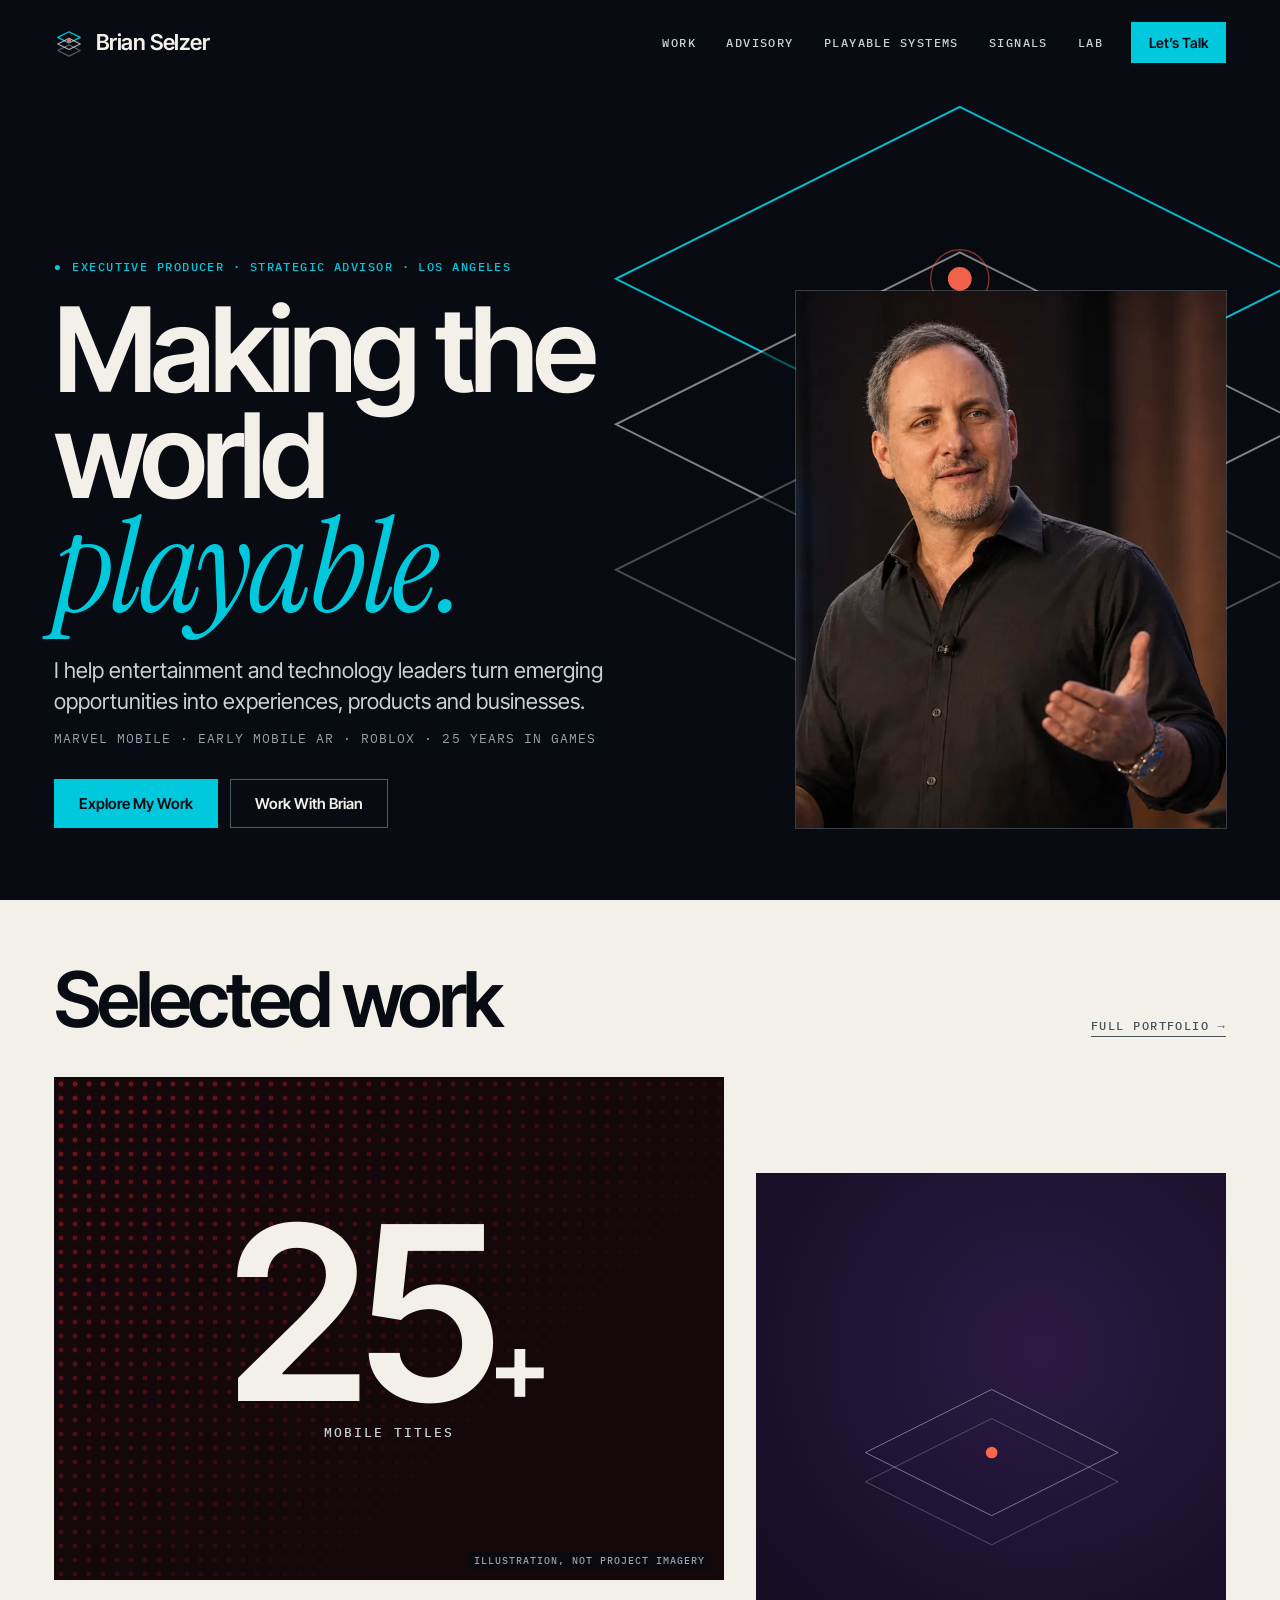
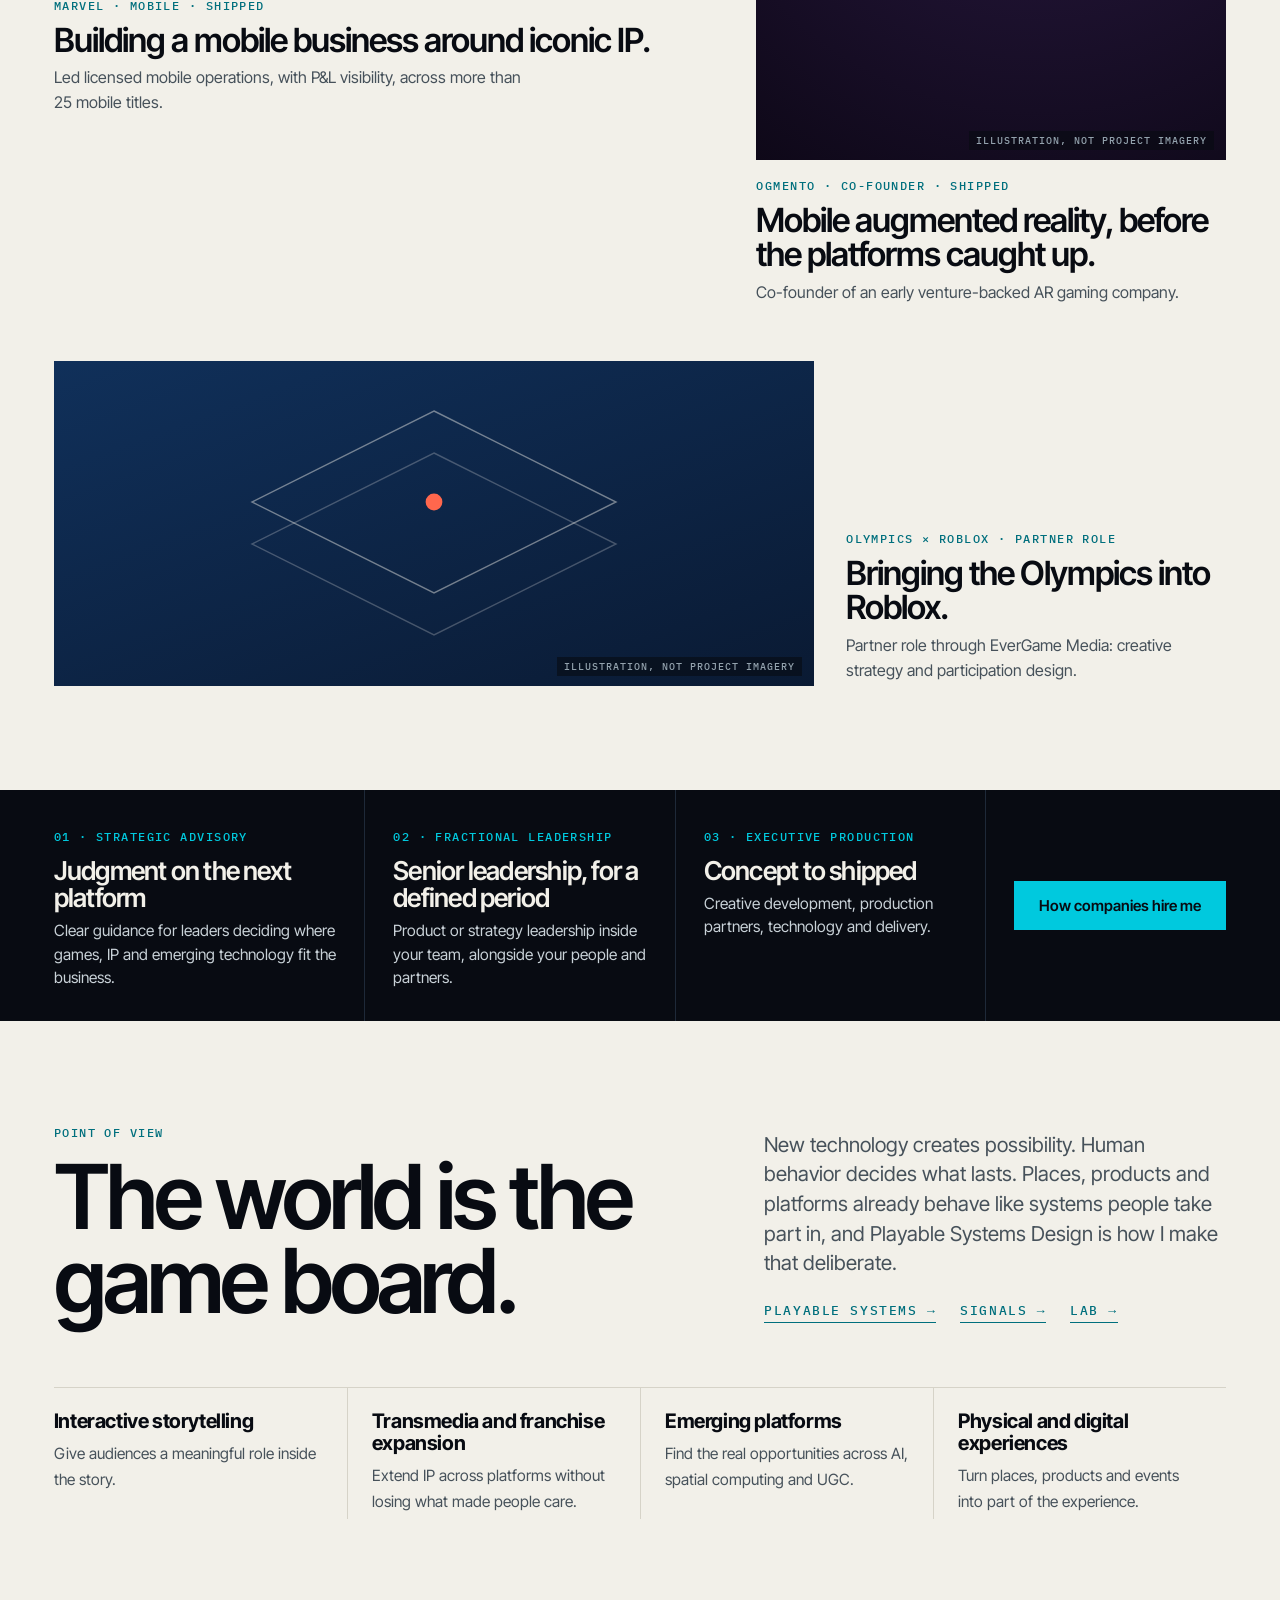
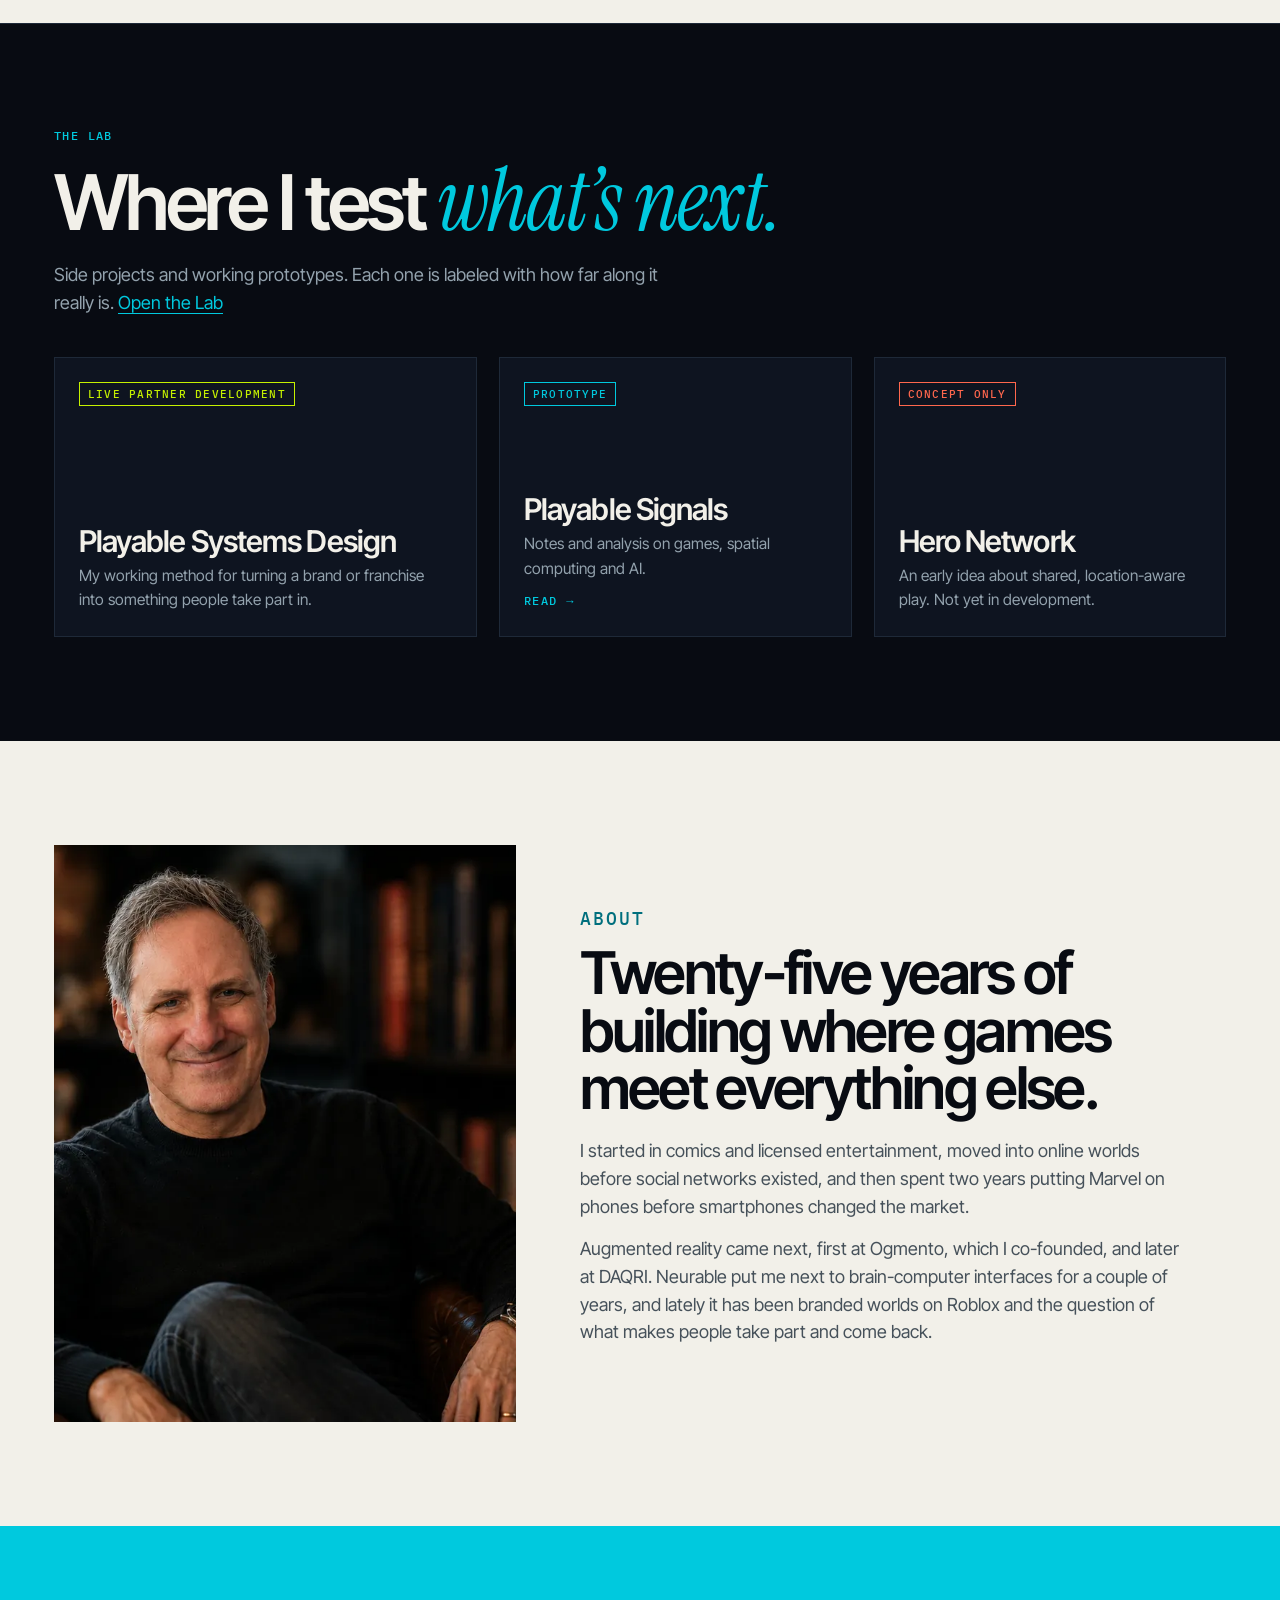
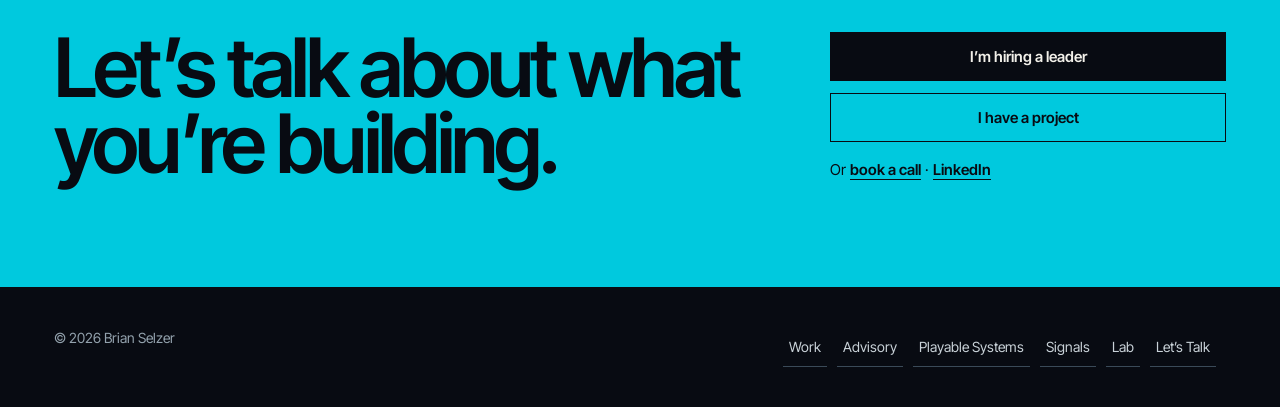
==== index.html @ 8d12e0c2 "Home hero and About: use the two approved photos as art-directed 4:5 WebP with JPEG fallback Hero is" ====
<!doctype html>
<html lang="en" data-type="A">
<head>
<meta charset="utf-8"/>
<meta name="viewport" content="width=device-width, initial-scale=1"/>
<title>Brian Selzer | Making the world playable</title>
<meta name="description" content="Brian Selzer is a senior executive and creative leader in games, entertainment and emerging technology. Executive production, advisory and playable systems design."/>
<meta name="theme-color" content="#080B12"/>
<link rel="canonical" href="https://brianselzer.com/"/>
<link rel="icon" href="favicon.svg" type="image/svg+xml"/>
<meta property="og:type" content="website"/><meta property="og:url" content="https://brianselzer.com/"/>
<meta property="og:title" content="Brian Selzer | Making the world playable"/>
<meta property="og:description" content="Senior leadership across games, entertainment and emerging technology. Marvel mobile, early mobile AR, and experiences on Roblox."/>
<meta property="og:image" content="https://brianselzer.com/img/og-brian-selzer.jpg"/>
<meta name="twitter:card" content="summary_large_image"/>
<link rel="preload" href="fonts/inter-tight-latin-600-normal.woff2" as="font" type="font/woff2" crossorigin/>
<link rel="stylesheet" href="tokens.css"/>
<link rel="stylesheet" href="home.css"/>
</head>
<body>
<a class="skip" href="#main">Skip to content</a>
<header class="nav"><div class="wrap nav__in">
 <a class="brand" href="/" aria-label="Brian Selzer, home"><img src="mark.svg" width="30" height="30" alt=""/><span>Brian Selzer</span></a>
 <nav class="nav__links" id="menu" aria-label="Primary">
  <a href="work.html">Work</a><a href="advisory.html">Advisory</a><a href="playablesystems.html">Playable Systems</a><a href="insights.html">Signals</a><a href="lab.html">Lab</a>
 </nav>
 <a class="nav__cta" href="contact.html" data-event="nav_lets_talk_click">Let&rsquo;s Talk</a>
 <button class="nav__toggle" aria-expanded="false" aria-controls="menu" aria-label="Menu">&#9776;</button>
</div></header>
<main id="main">
<section class="c-hero--portrait" data-parallax><div class="c-planes" aria-hidden="true"><svg viewBox="0 0 600 560" aria-hidden="true" focusable="false"><g class="c-plane" data-d="6"><path d="M300 40 560 170 300 300 40 170Z" fill="rgba(8,11,18,.55)" stroke="#00C9DE" stroke-opacity="1" stroke-width="1.5"/></g><g class="c-plane" data-d="14"><path d="M300 150 560 280 300 410 40 280Z" fill="rgba(8,11,18,.55)" stroke="#F2F0E9" stroke-opacity="0.55" stroke-width="1.5"/></g><g class="c-plane" data-d="24"><path d="M300 260 560 390 300 520 40 390Z" fill="rgba(8,11,18,.55)" stroke="#F2F0E9" stroke-opacity="0.3" stroke-width="1.5"/></g><g class="c-plane" data-d="10"><circle cx="300" cy="170" r="9" fill="#FF674D"/><circle cx="300" cy="170" r="22" fill="none" stroke="#FF674D" stroke-opacity=".5"/><path d="M300 170V280M300 280 420 340" stroke="#FF674D" stroke-opacity=".6" stroke-dasharray="4 5" fill="none"/></g></svg></div>
 <div class="wrap c-hero__grid"><div>
  <p class="label c-hero__eyebrow"><span>&#9679;</span> Executive producer &middot; Strategic advisor &middot; Los Angeles</p>
  <h1>Making the world <span class="acc">playable.</span></h1>
  <p class="c-hero__sub">I help entertainment and technology leaders turn emerging opportunities into experiences, products and businesses.</p>
  <p class="c-hero__role">Marvel mobile &middot; early mobile AR &middot; Roblox &middot; 25 years in games</p>
  <div class="c-hero__ctas"><a class="btn btn--sig" href="#work" data-event="hero_primary_click">Explore My Work</a><a class="btn btn--line" href="contact.html" data-event="hero_secondary_click">Work With Brian</a></div>
 </div>
 <figure class="c-hero__fig"><picture><source type="image/webp" srcset="img/brian-hero-640.webp 640w, img/brian-hero-816.webp 816w" sizes="(max-width:1023px) 78vw, 430px"/><img src="img/brian-hero-816.jpg" srcset="img/brian-hero-640.jpg 640w, img/brian-hero-816.jpg 816w" sizes="(max-width:1023px) 78vw, 430px" width="816" height="1020" alt="Brian Selzer speaking on stage" fetchpriority="high"/></picture></figure>
 </div></section>


<section class="surf-light c-sec" id="work" style="padding-top:var(--s5)"><div class="wrap">
 <div class="c-sec__head"><h2>Selected work</h2><a class="label c-morelink" href="work.html" data-event="work_all_click">Full portfolio &rarr;</a></div>
 <div class="c-cases">
  <article class="c-case c-case--wide"><a href="work.html" data-event="work_marvel_click" class="c-case__link">
   <div class="c-case__media">
    <div class="c-case__fallback"><span class="c-case__stat">25<small>+</small></span><span class="c-case__statlbl">mobile titles</span></div>
    <div class="c-case__need"><b>Asset needed &middot; Marvel</b>In-game screenshot or key art from a Marvel mobile title Brian led. Needs: title named by Brian, Disney/Marvel usage permission. Fastest source: Brian&rsquo;s own archive or app-store listing with approval.</div>
   </div>
   <div class="c-case__meta"><p class="label">Marvel &middot; Mobile &middot; Shipped</p><h3>Building a mobile business around iconic IP.</h3><p>Led licensed mobile operations, with P&amp;L visibility, across more than 25 mobile titles.</p></div></a></article>
  <article class="c-case c-case--tall"><a href="work.html" data-event="work_ogmento_click" class="c-case__link">
   <div class="c-case__media">
    <div class="c-case__fallback"><svg class="c-case__art" viewBox="0 0 300 200" aria-hidden="true"><g fill="none" stroke="#F2F0E9" stroke-opacity=".45"><path d="M150 20 280 85 150 150 20 85Z"/><path d="M150 50 280 115 150 180 20 115Z" stroke-opacity=".25"/></g><circle cx="150" cy="85" r="6" fill="#FF674D"/></svg></div>
    <div class="c-case__need"><b>Asset needed &middot; Ogmento</b>Original game screenshot or contemporary press image of an Ogmento AR title. Fastest source: Brian&rsquo;s archive, press kit, or archived product page, with attribution.</div>
   </div>
   <div class="c-case__meta"><p class="label">Ogmento &middot; Co-founder &middot; Shipped</p><h3>Mobile augmented reality, before the platforms caught up.</h3><p>Co-founder of an early venture-backed AR gaming company.</p></div></a></article>
  <article class="c-case c-case--banner"><a href="work.html" data-event="work_olympics_click" class="c-case__link">
   <div class="c-case__media">
    <div class="c-case__fallback"><svg class="c-case__art" viewBox="0 0 300 200" aria-hidden="true"><g fill="none" stroke="#F2F0E9" stroke-opacity=".45"><path d="M150 20 280 85 150 150 20 85Z"/><path d="M150 50 280 115 150 180 20 115Z" stroke-opacity=".25"/></g><circle cx="150" cy="85" r="6" fill="#FF674D"/></svg></div>
    <div class="c-case__need"><b>Asset needed &middot; Olympics &times; Roblox</b>Actual experience screenshot or approved footage. Fastest source: EverGame Media (Brad) or the public Roblox experience page, with partner approval.</div>
   </div>
   <div class="c-case__meta"><p class="label">Olympics &times; Roblox &middot; Partner role</p><h3>Bringing the Olympics into Roblox.</h3><p>Partner role through EverGame Media: creative strategy and participation design.</p></div></a></article>
 </div>
</div></section>

<section class="surf-dark c-lanes" id="engage"><div class="wrap c-lanes__in">
 <div class="c-lane"><span class="label">01 &middot; Strategic advisory</span><h3>Judgment on the next platform</h3><p>Clear guidance for leaders deciding where games, IP and emerging technology fit the business.</p></div>
 <div class="c-lane"><span class="label">02 &middot; Fractional leadership</span><h3>Senior leadership, for a defined period</h3><p>Product or strategy leadership inside your team, alongside your people and partners.</p></div>
 <div class="c-lane"><span class="label">03 &middot; Executive production</span><h3>Concept to shipped</h3><p>Creative development, production partners, technology and delivery.</p></div>
 <div class="c-lane__cta"><a class="btn btn--sig" href="advisory.html" data-event="engage_advisory_click">How companies hire me</a></div>
</div></section>

<section class="surf-light c-sec" id="pov"><div class="wrap"><div class="c-pov">
 <div><span class="label" style="color:var(--signal-ink);display:block;margin-bottom:14px">Point of view</span>
 <h2 class="c-pov__h">The world is the game board.</h2></div>
 <div><p>New technology creates possibility. Human behavior decides what lasts. Places, products and platforms already behave like systems people take part in, and Playable Systems Design is how I make that deliberate.</p>
 <p class="c-pov__links"><a href="playablesystems.html" data-event="pov_ps_click">Playable Systems &rarr;</a><a href="insights.html" data-event="pov_signals_click">Signals &rarr;</a><a href="lab.html" data-event="pov_lab_click">Lab &rarr;</a></p></div>
</div>
 <ul class="c-areas">
  <li><b>Interactive storytelling</b><span>Give audiences a meaningful role inside the story.</span></li>
  <li><b>Transmedia and franchise expansion</b><span>Extend IP across platforms without losing what made people care.</span></li>
  <li><b>Emerging platforms</b><span>Find the real opportunities across AI, spatial computing and UGC.</span></li>
  <li><b>Physical and digital experiences</b><span>Turn places, products and events into part of the experience.</span></li>
 </ul></div>
</section>

<section class="c-sec c-lab-section" id="lab"><div class="wrap">
 <p class="label" style="color:var(--signal);margin-bottom:18px">The Lab</p>
 <h2>Where I test <span class="acc">what&rsquo;s next.</span></h2>
 <p class="c-lab__sub">Side projects and working prototypes. Each one is labeled with how far along it really is. <a href="lab.html" style="color:var(--signal);border-bottom:1px solid currentColor">Open the Lab</a></p>
 <div class="c-lab">
  <article class="c-lab__item"><span class="c-status" style="color:var(--play)">Live partner development</span><div><h3>Playable Systems Design</h3><p>My working method for turning a brand or franchise into something people take part in.</p></div></article>
  <article class="c-lab__item"><span class="c-status" style="color:var(--signal)">Prototype</span><div><h3>Playable Signals</h3><p>Notes and analysis on games, spatial computing and AI.</p><a class="more" style="display:inline-block;margin-top:12px;color:var(--signal);font:500 12px var(--f-label);letter-spacing:.12em;text-transform:uppercase" href="insights.html">Read &rarr;</a></div></article>
  <article class="c-lab__item"><span class="c-status" style="color:var(--energy)">Concept only</span><div><h3>Hero Network</h3><p>An early idea about shared, location-aware play. Not yet in development.</p></div></article>
 </div></div></section>

<section class="surf-light c-sec" id="about"><div class="wrap c-about">
 <picture><source type="image/webp" srcset="img/brian-about-640.webp 640w, img/brian-about-816.webp 816w" sizes="(max-width:1023px) 100vw, 460px"/><img src="img/brian-about-816.jpg" srcset="img/brian-about-640.jpg 640w, img/brian-about-816.jpg 816w" sizes="(max-width:1023px) 100vw, 460px" width="816" height="1020" alt="Brian Selzer seated in a leather chair" loading="lazy"/></picture>
 <div><p class="label" style="color:var(--signal-ink);margin-bottom:14px">About</p>
 <h2>Twenty-five years of building where games meet everything else.</h2>
 <p>I started in comics and licensed entertainment, moved into online worlds before social networks existed, and then spent two years putting Marvel on phones before smartphones changed the market.</p>
 <p>Augmented reality came next, first at Ogmento, which I co-founded, and later at DAQRI. Neurable put me next to brain-computer interfaces for a couple of years, and lately it has been branded worlds on Roblox and the question of what makes people take part and come back.</p>
 <p class="c-note" data-missing style="margin-top:18px"><b>Confirm &middot; About</b>Career arc is drawn from the Career Master Profile (Brian recollection plus existing evidence). Add one sentence on 2024 to now (Hero Network, character intelligence) when Brian approves the wording.</p>
 </div>
</div></section>

<section class="c-cta" id="contact"><div class="wrap c-cta__in">
 <h2>Let&rsquo;s talk about what you&rsquo;re building.</h2>
 <div class="c-cta__act">
  <a class="btn btn--ink" href="mailto:brian@brianselzer.com?subject=Hiring%20inquiry%3A%20executive%20or%20fractional%20role&body=Company%3A%0ARole%20or%20scope%3A%0ATimeline%3A" data-event="contact_hire_click">I&rsquo;m hiring a leader</a>
  <a class="btn btn--oink" href="mailto:brian@brianselzer.com?subject=Project%20inquiry%3A%20experience%20or%20partnership&body=Company%3A%0AProject%3A%0ATimeline%3A" data-event="contact_project_click">I have a project</a>
  <p class="c-cta__alt">Or <a href="contact.html#book" data-event="contact_book_click">book a call</a> &middot; <a href="https://www.linkedin.com/in/brianselzer/" data-event="contact_linkedin_click">LinkedIn</a></p>
 </div></div></section>
</main>
<footer><div class="wrap"><span>&copy; 2026 Brian Selzer</span><span><a href="work.html">Work</a><a href="advisory.html">Advisory</a><a href="playablesystems.html">Playable Systems</a><a href="insights.html">Signals</a><a href="lab.html">Lab</a><a href="contact.html">Let&rsquo;s Talk</a></span></div></footer>
<script src="home.js" defer></script>
</body></html>
---- tokens.css ----
/* Design tokens + font faces. Provisional until Brian approves type/color. Spec: Notion WEB-001 page, "Repo archive: Design System v0.5" */
@font-face{font-family:"Inter Tight";font-weight:400;font-display:swap;src:url(fonts/inter-tight-latin-400-normal.woff2) format("woff2")}
@font-face{font-family:"Inter Tight";font-weight:500;font-display:swap;src:url(fonts/inter-tight-latin-500-normal.woff2) format("woff2")}
@font-face{font-family:"Inter Tight";font-weight:600;font-display:swap;src:url(fonts/inter-tight-latin-600-normal.woff2) format("woff2")}
@font-face{font-family:"Inter Tight";font-weight:700;font-display:swap;src:url(fonts/inter-tight-latin-700-normal.woff2) format("woff2")}
@font-face{font-family:"Instrument Serif";font-weight:400;font-style:normal;font-display:swap;src:url(fonts/instrument-serif-latin-400-normal.woff2) format("woff2")}
@font-face{font-family:"Instrument Serif";font-weight:400;font-style:italic;font-display:swap;src:url(fonts/instrument-serif-latin-400-italic.woff2) format("woff2")}
@font-face{font-family:"Space Grotesk";font-weight:500;font-display:swap;src:url(fonts/space-grotesk-latin-500-normal.woff2) format("woff2")}
@font-face{font-family:"Space Grotesk";font-weight:700;font-display:swap;src:url(fonts/space-grotesk-latin-700-normal.woff2) format("woff2")}
@font-face{font-family:"IBM Plex Mono";font-weight:400;font-display:swap;src:url(fonts/ibm-plex-mono-latin-400-normal.woff2) format("woff2")}
@font-face{font-family:"IBM Plex Mono";font-weight:500;font-display:swap;src:url(fonts/ibm-plex-mono-latin-500-normal.woff2) format("woff2")}
@font-face{font-family:"Big Shoulders Display";font-weight:800;font-display:swap;src:url(fonts/big-shoulders-display-latin-800-normal.woff2) format("woff2")}
@font-face{font-family:"Fraunces";font-weight:400;font-style:normal;font-display:swap;src:url(fonts/fraunces-latin-400-normal.woff2) format("woff2")}
@font-face{font-family:"Fraunces";font-weight:400;font-style:italic;font-display:swap;src:url(fonts/fraunces-latin-400-italic.woff2) format("woff2")}
:root{
  --ink:#080B12; --ink-2:#0E1420; --ink-line:#1E2938;
  --bone:#F2F0E9; --bone-line:#D6D3C8;
  --signal:#00C9DE; --signal-ink:#006F7D; /* signal-ink is the accessible cyan on light surfaces */
  --energy:#FF674D; --play:#C5F000;
  --txt-dark:#080B12; --txt-mid:#46515A; --txt-light:#C9D2D8; --txt-dim:#93A2AD;
  --f-body:"Inter Tight",system-ui,-apple-system,"Segoe UI",Arial,sans-serif;
  --f-display:"Inter Tight",system-ui,sans-serif; --f-display-w:600; --f-display-ls:-.045em;
  --f-accent:"Instrument Serif",Georgia,serif; --f-accent-style:italic; --f-accent-ls:-.02em; --f-accent-scale:1.12;
  --f-label:"IBM Plex Mono",ui-monospace,monospace;
  --maxw:1280px; --gut:clamp(20px,4.2vw,56px); --s1:8px; --s2:16px; --s3:24px; --s4:40px; --s5:64px; --s6:104px;
}
/* Type systems under test: html[data-type="A|B|C"] (A = default) */
html[data-type="B"]{--f-display:"Space Grotesk",system-ui,sans-serif;--f-display-w:500;--f-display-ls:-.04em;--f-accent:"Space Grotesk",sans-serif;--f-accent-style:normal;--f-accent-ls:-.04em;--f-accent-scale:1}
html[data-type="C"]{--f-display:"Fraunces",Georgia,serif;--f-display-w:400;--f-display-ls:-.03em;--f-accent:"Fraunces",Georgia,serif;--f-accent-style:italic;--f-accent-ls:-.03em;--f-accent-scale:1}
html[data-type="B"]{--f-display:"Big Shoulders Display",Impact,sans-serif;--f-display-w:800;--f-display-ls:.004em;--tt:uppercase;--f-sub:"Space Grotesk",sans-serif;--f-accent:"Space Grotesk",sans-serif;--f-accent-style:normal;--f-accent-ls:-.03em;--f-accent-scale:.84}
html[data-type="C"]{--f-display:"Fraunces",Georgia,serif;--f-display-w:400;--f-display-ls:-.028em;--f-sub:"Fraunces",Georgia,serif;--f-label:"Inter Tight",system-ui,sans-serif;--f-accent-scale:1}
---- home.css ----
/* BrianSelzer.com homepage V3 (WEB-001). Typography and colors are PROVISIONAL until Brian approves. */

/* Typography systems under test (see TYPE-COMPARISON). Default = A. */
*,*::before,*::after{box-sizing:border-box;margin:0;padding:0}
html{scroll-behavior:smooth;-webkit-text-size-adjust:100%}
body{background:var(--ink);color:var(--bone);font-family:var(--f-body);font-size:17px;line-height:1.55;-webkit-font-smoothing:antialiased;overflow-x:clip}
img,svg{display:block;max-width:100%}
a{color:inherit;text-decoration:none}
.skip{position:absolute;left:-999px;top:8px;background:var(--signal);color:var(--ink);padding:10px 14px;z-index:100;font-weight:600}
.skip:focus{left:8px}
:focus-visible{outline:2px solid var(--signal);outline-offset:3px}
.surf-light :focus-visible{outline-color:var(--signal-ink)}
.wrap{max-width:var(--maxw);margin:0 auto;padding:0 var(--gut)}
.label{font:500 12px/1.3 var(--f-label);letter-spacing:.12em;text-transform:uppercase}
.h{font-family:var(--f-display);font-weight:var(--f-display-w);letter-spacing:var(--f-display-ls);line-height:.95}
.acc{font-family:var(--f-accent);font-style:var(--f-accent-style);font-weight:400;letter-spacing:var(--f-accent-ls);font-size:calc(1em * var(--f-accent-scale))}
/* nav */
.nav{position:absolute;top:0;left:0;right:0;z-index:20}
.nav__in{display:flex;align-items:center;justify-content:space-between;padding-top:22px;padding-bottom:22px}
.brand{display:flex;align-items:center;gap:12px;font-family:var(--f-display);font-weight:var(--f-display-w);font-size:22px;letter-spacing:-.02em}
.brand svg{width:30px;height:30px}
.nav__links{display:flex;align-items:center;gap:30px;margin-left:auto;margin-right:28px}
.nav__links a{font:500 12px var(--f-label);letter-spacing:.12em;text-transform:uppercase;color:var(--txt-light);padding:10px 0}
.nav__links a:hover{color:#fff}
.nav__toggle{display:none;width:44px;height:44px;border:1px solid #3A4A58;border-radius:50%;background:none;color:var(--bone);cursor:pointer}
.btn{display:inline-flex;align-items:center;gap:8px;min-height:48px;padding:14px 24px;font:600 15px var(--f-body);cursor:pointer;border:1.5px solid transparent;transition:transform .2s,background .2s}
.btn--sig{background:var(--signal);color:var(--ink)} .btn--sig:hover{background:#2FE0F2}
.btn--line{border-color:#4E5E69;color:var(--bone)} .btn--line:hover{border-color:var(--bone)}
.btn--ink{background:var(--ink);color:var(--bone)} .btn--ink:hover{background:#1B2432}
.btn--oink{border-color:var(--ink);color:var(--ink)} .btn--oink:hover{background:rgba(8,11,18,.08)}
/* hero */
.c-hero--portrait{position:relative;min-height:min(940px,100vh);display:flex;align-items:flex-end;overflow:hidden;padding-top:120px;padding-bottom:72px}
.c-hero__grid{display:grid;grid-template-columns:1.15fr .85fr;gap:var(--s4);align-items:end;position:relative;z-index:2;width:100%}
.c-hero__eyebrow{color:var(--signal);display:flex;gap:10px;align-items:center;margin-bottom:22px}
.c-hero--portrait h1{font-family:var(--f-display);font-weight:var(--f-display-w);letter-spacing:var(--f-display-ls);font-size:clamp(52px,9.2vw,132px);line-height:.9}
.c-hero--portrait h1 .acc{color:var(--signal);display:block}
.c-hero__sub{font-size:clamp(18px,1.7vw,22px);line-height:1.45;color:var(--txt-light);max-width:34em;margin:28px 0 12px}
.c-hero__role{font:400 13px var(--f-label);letter-spacing:.08em;color:var(--txt-dim);text-transform:uppercase;margin-bottom:32px}
.c-hero__ctas{display:flex;gap:12px;flex-wrap:wrap}
.c-hero__fig{position:relative;justify-self:end;width:min(100%,430px)}
.c-hero__fig img{width:100%;height:auto;aspect-ratio:4/5;object-fit:cover;object-position:50% 20%;box-shadow:0 0 0 1px rgba(242,240,233,.22)}
.c-hero__fig picture,.c-about picture{display:block}
.c-hero__cap{margin-top:12px;color:var(--txt-dim)}
.c-planes{position:absolute;inset:0;z-index:1;pointer-events:none;opacity:.95}
.c-planes svg{position:absolute;right:-6%;top:6%;width:62%;height:auto;overflow:visible}
.c-plane{transition:transform .25s ease-out}
/* strip + engage */
.surf-light{background:var(--bone);color:var(--txt-dark)}
.c-lanes{border-bottom:1px solid var(--bone-line)}
.c-lanes__in{display:grid;grid-template-columns:repeat(3,1fr) auto;gap:0}
.c-lane{padding:32px 28px 32px 0}
.c-lane+.c-lane{border-left:1px solid var(--bone-line);padding-left:28px}
.c-lane .label{color:var(--signal-ink)}
.c-lane h3{font-family:var(--f-display);font-weight:var(--f-display-w);letter-spacing:-.03em;font-size:26px;margin:8px 0 8px;line-height:1.05}
.c-lane p{color:var(--txt-mid);font-size:15.5px;line-height:1.5}
.c-lane__cta{display:flex;align-items:center;padding:32px 0 32px 28px;border-left:1px solid var(--bone-line)}
/* work */
.c-sec{padding:var(--s6) 0}
.c-sec__head{display:flex;justify-content:space-between;align-items:flex-end;gap:24px;margin-bottom:var(--s4);flex-wrap:wrap}
.c-sec__head h2{font-family:var(--f-display);font-weight:var(--f-display-w);letter-spacing:var(--f-display-ls);font-size:clamp(40px,6vw,84px);line-height:.95}
.c-sec__head .label{color:var(--txt-mid)}
/* lab */
.c-lab-section{border-top:1px solid var(--ink-line);background:var(--ink)}
.c-lab-section h2{font-family:var(--f-display);font-weight:var(--f-display-w);letter-spacing:var(--f-display-ls);font-size:clamp(40px,6vw,84px);line-height:.95;max-width:14em}
.c-lab-section h2 .acc{color:var(--signal)}
.c-lab__sub{color:var(--txt-dim);max-width:34em;margin:18px 0 var(--s4);font-size:18px}
.c-lab{display:grid;grid-template-columns:1.2fr 1fr 1fr;gap:22px}
.c-lab__item{border:1px solid var(--ink-line);padding:24px;background:var(--ink-2);min-height:280px;display:flex;flex-direction:column;justify-content:space-between;position:relative;overflow:hidden}
.c-status{align-self:flex-start;border:1px solid currentColor;padding:4px 8px;font:500 10.5px var(--f-label);letter-spacing:.12em;text-transform:uppercase}
.c-lab__item h3{font-family:var(--f-display);font-weight:var(--f-display-w);letter-spacing:-.03em;font-size:30px;line-height:1;margin:12px 0 8px}
.c-lab__item p{color:var(--txt-dim);font-size:15.5px}
/* about */
.c-about{display:grid;grid-template-columns:5fr 7fr;gap:var(--s5);align-items:center}
.c-about img{width:100%;height:auto;aspect-ratio:4/5;object-fit:cover;object-position:50% 25%}
.c-about h2{font-family:var(--f-display);font-weight:var(--f-display-w);letter-spacing:var(--f-display-ls);font-size:clamp(34px,4.6vw,64px);line-height:.98;margin-bottom:20px}
.c-about p{color:var(--txt-mid);font-size:18px;max-width:34em;margin-bottom:14px}
/* invite */
.c-cta{background:var(--signal);color:var(--ink);padding:var(--s6) 0}
.c-cta__in{display:grid;grid-template-columns:1.3fr .7fr;gap:var(--s4);align-items:center}
.c-cta h2{font-family:var(--f-display);font-weight:var(--f-display-w);letter-spacing:var(--f-display-ls);font-size:clamp(40px,6.4vw,92px);line-height:.93}
.c-cta__act{display:flex;flex-direction:column;gap:12px}
.c-cta .btn{justify-content:center}
.c-cta .label{margin-top:6px}
.c-cta .c-cta__alt{font-size:15px;margin-top:4px}
.c-cta .c-cta__alt a{border-bottom:1px solid currentColor;font-weight:600}
footer{background:var(--ink);padding:40px 0;color:var(--txt-dim);font-size:14px}
footer .wrap{display:flex;justify-content:space-between;flex-wrap:wrap;gap:16px}
footer a{color:var(--txt-light);border-bottom:1px solid #3A4A58;margin-right:10px;display:inline-block;padding:9px 6px;min-height:24px}
/* responsive */
@media (max-width:1023px){
  .c-hero--portrait{align-items:flex-start;padding-top:96px;min-height:0}
  .c-hero__grid{grid-template-columns:1fr;gap:28px}
  .c-hero__fig{justify-self:start;width:min(78%,360px);margin-left:auto}.c-hero__fig img{aspect-ratio:4/5;object-position:50% 20%}
  .c-planes svg{width:92%;top:4%;right:-20%}
  .c-about{grid-template-columns:1fr;gap:28px} .c-about picture{max-width:460px} .c-cta__in{grid-template-columns:1fr}
  .nav__toggle{display:block;margin-left:10px}.nav__links{margin:0}
  .nav__links{display:none;position:absolute;top:70px;left:var(--gut);right:var(--gut);flex-direction:column;align-items:stretch;gap:0;background:var(--ink-2);border:1px solid var(--ink-line);padding:8px 18px}
  .nav__links.is-open{display:flex}
  .nav__links a{padding:16px 0;border-bottom:1px solid var(--ink-line)}
}
@media (max-width:420px){.c-sec{padding:72px 0}.c-hero--portrait h1{font-size:clamp(46px,14.4vw,60px)}}
@media (prefers-reduced-motion:reduce){html{scroll-behavior:auto}.c-plane,.btn{transition:none}}

/* V4: locked nav, image-led portfolio, type systems, review mode */
.nav__cta{background:var(--signal);color:var(--ink);padding:12px 18px;font:600 14px var(--f-body);white-space:nowrap}
.nav__cta:hover{background:#2FE0F2}
.nav__in .brand{flex:none}
.c-morelink{color:var(--txt-mid);border-bottom:1px solid currentColor;padding-bottom:2px}
.c-cases{display:grid;grid-template-columns:repeat(12,minmax(0,1fr));gap:56px 32px;align-items:start}
.c-case{min-width:0}.c-case__link{display:block}
.c-case__media{position:relative;overflow:hidden;background:#0B0F18;color:var(--bone);aspect-ratio:var(--ar-d,4/3)}
.c-case__media img{position:absolute;inset:0;width:100%;height:100%;object-fit:cover;object-position:var(--pos-d,50% 50%)}
.c-case__fallback{position:absolute;inset:0;display:flex;flex-direction:column;justify-content:center;align-items:center}
.c-case__art{width:62%;max-width:420px}
.c-case--wide{grid-column:1/8}.c-case--wide{--ar-d:4/3;--ar-m:4/3}.c-case--wide .c-case__media{background:#14080A}
.c-case--wide .c-case__media::before{content:"";position:absolute;inset:0;background:radial-gradient(circle,#D4222E 0 2.2px,transparent 2.8px) 0 0/14px 14px;opacity:.5;-webkit-mask:linear-gradient(135deg,#000 0,transparent 70%);mask:linear-gradient(135deg,#000 0,transparent 70%)}
.c-case__stat{position:relative;font-family:var(--f-display);font-weight:var(--f-display-w);letter-spacing:-.05em;line-height:.8;font-size:clamp(120px,19vw,280px)}
.c-case__stat small{font-size:.4em;letter-spacing:0}
.c-case__statlbl{position:relative;font:500 13px var(--f-label);letter-spacing:.16em;text-transform:uppercase;margin-top:14px;color:var(--txt-light)}
.c-case--tall{grid-column:8/13;margin-top:96px}.c-case--tall{--ar-d:4/5;--ar-m:4/3}.c-case--tall .c-case__media{background:radial-gradient(circle at 60% 30%,#2B1A44,#0E0818)}
.c-case--banner{grid-column:1/13;display:grid;grid-template-columns:8fr 4fr;gap:32px;align-items:end}
.c-case--banner .c-case__link{display:contents}.c-case--banner{--ar-d:21/9;--ar-m:4/3}.c-case--banner .c-case__media{background:linear-gradient(160deg,#10305A,#0A1A33)}.c-case--banner .c-case__meta{padding-bottom:4px}
.c-case__meta{padding-top:18px}.c-case__meta .label{color:var(--signal-ink)}
.c-case__meta h3,.c-case__meta h2{font-family:var(--f-display);font-weight:var(--f-display-w);letter-spacing:-.03em;font-size:clamp(26px,2.6vw,38px);line-height:1.02;margin:10px 0 8px}
.c-case__meta p:last-child{color:var(--txt-mid);font-size:16px;max-width:30em}
.c-case__link:hover h3{text-decoration:underline;text-underline-offset:5px}
.c-case__need{display:none;position:absolute;left:14px;bottom:14px;width:min(460px,calc(100% - 28px));border:1.5px dashed var(--energy);background:rgba(8,11,18,.82);padding:14px;font-size:13px;line-height:1.4;color:var(--bone);flex-direction:column;justify-content:flex-end}
.c-case__need b{font:500 11px var(--f-label);letter-spacing:.12em;text-transform:uppercase;color:var(--energy);margin-bottom:6px}
html.review .c-case__need{display:flex}
@media(max-width:1023px){.c-cases{display:flex;flex-direction:column;gap:44px}.c-case--wide,.c-case--tall,.c-case--banner{grid-column:1/-1;margin-top:0}.c-case--banner{display:block}.c-case__media{aspect-ratio:var(--ar-m,4/3)}.c-case__media img{object-position:var(--pos-m,var(--pos-d,50% 50%))}}
@media(max-width:420px){.nav__in .brand{font-size:18px;gap:8px}.nav__in .brand img{width:26px;height:26px}.nav__cta{padding:10px 12px;font-size:13px}.nav__toggle{width:40px;height:40px;margin-left:6px}.c-case__need{font-size:12px;left:8px;bottom:8px;width:calc(100% - 16px);padding:10px}}
h1,h2,h3{text-transform:var(--tt,none)}
.c-lane h3,.c-lab__item h3,.c-case__meta h3,.c-case__meta h2{font-family:var(--f-sub,var(--f-display))}
/* Type B: technical contemporary */
html[data-type="B"] .c-hero--portrait h1{font-size:clamp(68px,12.4vw,184px);line-height:.84}
html[data-type="B"] .c-sec__head h2,html[data-type="B"] .c-lab-section h2,html[data-type="B"] .c-cta h2{font-size:clamp(52px,7.6vw,112px);line-height:.9}
html[data-type="B"] .c-about h2{font-size:clamp(42px,5.6vw,80px);line-height:.92}
html[data-type="B"] .c-lane h3,html[data-type="B"] .c-case__meta h3,html[data-type="B"] .c-lab__item h3,html[data-type="B"] .c-case__meta h2{text-transform:none;font-weight:700;letter-spacing:-.025em}
html[data-type="B"] .c-case__stat{font-size:clamp(150px,24vw,340px);letter-spacing:-.01em}
/* Type C: cultural editorial */
html[data-type="C"] .c-hero--portrait h1{font-size:clamp(48px,8.3vw,120px);line-height:.96}
html[data-type="C"] .c-sec__head h2,html[data-type="C"] .c-lab-section h2,html[data-type="C"] .c-cta h2{line-height:1}
html[data-type="C"] .label{font-weight:600;letter-spacing:.14em}
html[data-type="C"] .c-lane h3,html[data-type="C"] .c-case__meta h3,html[data-type="C"] .c-lab__item h3,html[data-type="C"] .c-case__meta h2{font-weight:400;letter-spacing:-.02em}
/* Inner pages (Advisory identity: dark/light editorial rows, no cards) */
.c-hero--type{position:relative;overflow:hidden;padding:150px 0 88px}
.c-hero--type .c-planes svg{width:52%;right:-8%;top:0}
.c-hero--type h1{font-family:var(--f-display);font-weight:var(--f-display-w);letter-spacing:var(--f-display-ls);font-size:clamp(40px,6.6vw,96px);line-height:.96;max-width:14em;position:relative;z-index:2}
.c-hero--type h1 .acc{color:var(--signal)}
.c-hero--type .c-hero__sub{position:relative;z-index:2;max-width:36em}
.c-hero--type .c-hero__ctas{position:relative;z-index:2;margin-top:28px}
.c-split{display:grid;grid-template-columns:4fr 8fr;gap:var(--s5);align-items:start}
.c-split__title{position:sticky;top:32px}
.c-split__title .label{color:var(--signal-ink);margin-bottom:14px;display:block}
.c-split__title h2{font-family:var(--f-display);font-weight:var(--f-display-w);letter-spacing:var(--f-display-ls);font-size:clamp(32px,4vw,56px);line-height:1}
.c-rows{list-style:none}
.c-rows li{display:grid;grid-template-columns:64px 1fr;gap:12px;padding:26px 0;border-top:1px solid var(--bone-line)}
.c-rows li:last-child{border-bottom:1px solid var(--bone-line)}
.c-rows .c-rows__n{font:500 13px var(--f-label);color:var(--signal-ink);padding-top:6px}
.c-rows h3{font-family:var(--f-sub,var(--f-display));font-weight:var(--f-display-w);letter-spacing:-.025em;font-size:clamp(22px,2.4vw,32px);line-height:1.08;margin-bottom:8px}
.c-rows p{color:var(--txt-mid);max-width:36em}
.surf-dark{background:var(--ink)}
.c-framework{display:grid;grid-template-columns:repeat(3,minmax(0,1fr));gap:0;margin-top:var(--s4)}
.c-framework__item{padding:28px 28px 8px 0;border-top:1px solid var(--ink-line)}
.c-framework__item+.c-framework__item{padding-left:28px;border-left:1px solid var(--ink-line)}
.c-framework__item .c-framework__num{font-family:var(--f-display);font-weight:var(--f-display-w);font-size:clamp(64px,8vw,120px);letter-spacing:-.05em;line-height:.85;color:var(--signal)}
.c-framework__item h3{font-family:var(--f-sub,var(--f-display));font-weight:var(--f-display-w);letter-spacing:-.025em;font-size:26px;line-height:1.05;margin:18px 0 10px}
.c-framework__item p{color:var(--txt-light);font-size:16px}
.surf-dark h2.c-headline{font-family:var(--f-display);font-weight:var(--f-display-w);letter-spacing:var(--f-display-ls);font-size:clamp(36px,5vw,72px);line-height:.98;max-width:15em}
.surf-dark .label.c-kicker{color:var(--signal);display:block;margin-bottom:16px}
.c-proof{display:grid;grid-template-columns:repeat(3,minmax(0,1fr));gap:32px;margin-top:var(--s4)}
.c-proof div{border-top:2px solid var(--ink);padding-top:14px}
.c-proof b{font-family:var(--f-sub,var(--f-display));font-size:22px;letter-spacing:-.02em;display:block;margin-bottom:6px}
.c-proof p{color:var(--txt-mid);font-size:15.5px}
.c-cta .c-cta__quiet{font-size:14.5px;margin-top:2px}.c-cta .c-cta__quiet a{border-bottom:1px solid currentColor}
@media(max-width:1023px){.c-hero--type{padding:120px 0 56px}.c-split{grid-template-columns:1fr;gap:28px}.c-split__title{position:static}.c-rows li{grid-template-columns:40px 1fr}}

/* C2 featured case: variant "feature" (hero case). Art-direct per case with --ar-d/--ar-m (aspect) and --pos-d/--pos-m (crop focus). */
.c-case--feature{grid-column:1/-1;--ar-d:16/9;--ar-m:4/5}
.c-case--feature .c-case__media{background:linear-gradient(120deg,#1B0A0E 0%,#0B0F18 70%)}
.c-case--feature[data-project="marvel"] .c-case__media::before{content:"";position:absolute;inset:0;background:radial-gradient(circle,#D4222E 0 2.4px,transparent 3px) 0 0/16px 16px;opacity:.5;-webkit-mask:linear-gradient(100deg,#000 0,transparent 62%);mask:linear-gradient(100deg,#000 0,transparent 62%)}
.c-case--feature .c-case__fallback{align-items:flex-start;justify-content:flex-start;padding:clamp(24px,4vw,56px)}
.c-case--feature .c-case__stat{font-size:clamp(150px,24vw,360px)}
.c-case--feature .c-case__body{display:grid;grid-template-columns:5fr 7fr;gap:var(--s4);padding-top:28px;align-items:start}
.c-case__head .label{color:var(--signal-ink)}
.c-case__head h3,.c-case__head h2{font-family:var(--f-sub,var(--f-display));font-weight:var(--f-display-w);letter-spacing:-.035em;font-size:clamp(28px,3.4vw,52px);line-height:1;margin:12px 0 0}
.c-case__facts{display:grid;gap:0}
.c-case__facts>div{display:grid;grid-template-columns:150px 1fr;gap:16px;padding:14px 0;border-top:1px solid var(--bone-line)}
.c-case__facts>div:last-child{border-bottom:1px solid var(--bone-line)}
.c-case__facts dt{font:500 12px var(--f-label);letter-spacing:.12em;text-transform:uppercase;color:var(--txt-mid);padding-top:4px}
.c-case__facts dd{font-size:17px;line-height:1.45}
.c-case__facts [data-missing]{display:none}
html.review .c-case__facts [data-missing]{display:grid;background:rgba(255,103,77,.1);outline:1.5px dashed var(--energy);outline-offset:-1.5px;padding-left:10px;padding-right:10px}
.c-case__cta{display:inline-block;margin-top:18px;font:500 12px var(--f-label);letter-spacing:.14em;text-transform:uppercase;color:var(--signal-ink);border-bottom:1px solid currentColor;padding-bottom:3px}
@media(max-width:1023px){.c-case--feature .c-case__body{grid-template-columns:1fr;gap:24px}.c-case__facts>div{grid-template-columns:1fr;gap:4px}}

/* Breakpoints: mobile <768 (4-col, single column), tablet 768-1023 (8-col, three-up grids stay three-up), desktop 1024+ (12-col). Nav collapses below 1024. */
@media(min-width:768px) and (max-width:1023px){
  .c-lanes__in{grid-template-columns:repeat(3,minmax(0,1fr))}
  .c-lane__cta{grid-column:1/-1;border-left:0;border-top:1px solid var(--bone-line);padding:20px 0}
  .c-lane,.c-lane+.c-lane{padding:24px 20px 24px 0}.c-lane+.c-lane{padding-left:20px;border-left:1px solid var(--bone-line)}
  .c-lane h3{font-size:22px}
  .c-hero__fig{width:min(56%,420px)}
  .c-lab{grid-template-columns:repeat(3,minmax(0,1fr));gap:16px}.c-lab__item{padding:18px;min-height:240px}
  .c-framework__num{font-size:72px}.c-framework__item{padding-right:16px}.c-framework__item+.c-framework__item{padding-left:20px}
  .c-proof{gap:20px}
}
@media(max-width:767px){
  .c-lanes__in{grid-template-columns:1fr}
  .c-lane,.c-lane+.c-lane{padding:22px 0;border-left:0;border-top:1px solid var(--bone-line)}.c-lane:first-child{border-top:0}
  .c-lane__cta{border-left:0;border-top:1px solid var(--bone-line);padding:22px 0}
  .c-lab{grid-template-columns:1fr}
  .c-framework,.c-proof{grid-template-columns:1fr}
  .c-framework__item,.c-framework__item+.c-framework__item{padding:24px 0;border-left:0}.c-proof{gap:22px}
}

/* C2 variants: hero (overlay headline, buyer-facing summary row) and compact (secondary projects). */
.c-case--hero{grid-column:1/-1;--ar-d:2/1;--ar-m:4/3}
.c-case--hero .c-case__media{background:linear-gradient(120deg,#1B0A0E 0%,#0B0F18 70%)}
.c-case--hero[data-project="marvel"] .c-case__media::before{content:"";position:absolute;inset:0;background:radial-gradient(circle,#D4222E 0 2.4px,transparent 3px) 0 0/16px 16px;opacity:.45;-webkit-mask:linear-gradient(100deg,#000 0,transparent 60%);mask:linear-gradient(100deg,#000 0,transparent 60%)}
.c-case--hero .c-case__fallback{align-items:flex-end;justify-content:flex-start;padding:clamp(16px,3vw,40px)}
.c-case--hero .c-case__stat{font-size:clamp(84px,13vw,200px)}
.c-case--hero .c-case__statlbl{margin-top:8px}
.c-case__overlay{position:absolute;left:0;right:0;bottom:0;z-index:2;padding:clamp(18px,3.4vw,48px);padding-top:clamp(60px,9vw,120px);background:linear-gradient(to top,rgba(5,8,14,.9) 0%,rgba(5,8,14,.55) 55%,rgba(5,8,14,0) 100%);color:var(--bone)}
.c-case__overlay .label{color:var(--signal)}
.c-case__overlay h3,.c-case--compact h3,.c-case__overlay h2,.c-case--compact h2{font-family:var(--f-sub,var(--f-display));font-weight:var(--f-display-w);letter-spacing:-.035em;line-height:.98}
.c-case__overlay h3,.c-case__overlay h2{font-size:clamp(28px,4.4vw,64px);max-width:13em;margin:10px 0 0}
.c-case--hero .c-case__need{top:14px;bottom:auto;left:14px}
@media(max-width:767px){.c-case--hero .c-case__need{font-size:11px;padding:8px;top:8px;left:8px;width:calc(100% - 16px);max-height:48%;overflow:hidden}}
.c-case__sum{display:grid;grid-template-columns:6fr 3fr 3fr;gap:var(--s4);padding-top:24px;align-items:start}
.c-case__sum p{max-width:34em}
.c-case__role{margin-top:10px;color:var(--txt-mid);font-size:15.5px}
.c-case__role b{font:500 11.5px var(--f-label);letter-spacing:.12em;text-transform:uppercase;color:var(--signal-ink);margin-right:8px}
.c-case__ev b{display:block;font-family:var(--f-display);font-weight:var(--f-display-w);letter-spacing:-.04em;font-size:clamp(40px,4.4vw,64px);line-height:.9}
.c-case__ev span{font:500 12px var(--f-label);letter-spacing:.12em;text-transform:uppercase;color:var(--txt-mid)}
.c-case__qual{margin-top:12px;color:var(--txt-mid);font-size:15.5px}
.c-case__qual b{font:500 11.5px var(--f-label);letter-spacing:.12em;text-transform:uppercase;color:var(--signal-ink);display:block;margin-bottom:2px}
/* story disclosure: Context, Challenge, Role, Built, Evidence, Relevance */
.c-story{margin-top:22px;border-top:1px solid var(--bone-line)}
.c-story summary{list-style:none;cursor:pointer;padding:16px 0;font:500 12px var(--f-label);letter-spacing:.14em;text-transform:uppercase;color:var(--signal-ink);display:flex;justify-content:space-between;align-items:center;min-height:48px}
.c-story summary::-webkit-details-marker{display:none}
.c-story summary::after{content:"+";font-size:20px;line-height:1}
.c-story[open] summary::after{content:"\2212"}
.c-story__grid{display:grid;grid-template-columns:repeat(2,minmax(0,1fr));gap:0 var(--s5);padding-bottom:12px}
.c-story__grid>div{padding:14px 0;border-top:1px solid var(--bone-line)}
.c-story__grid dt{font:500 11.5px var(--f-label);letter-spacing:.12em;text-transform:uppercase;color:var(--txt-mid);margin-bottom:6px}
.c-story__grid dd{font-size:16.5px;line-height:1.5;max-width:32em}
.c-story__grid [data-missing]{display:none}
html.review .c-story__grid [data-missing]{display:block;background:rgba(255,103,77,.1);outline:1.5px dashed var(--energy);outline-offset:-1.5px;padding-left:10px;padding-right:10px}
.c-cases--pair{display:grid;grid-template-columns:repeat(12,minmax(0,1fr));gap:56px 32px;margin-top:var(--s5);align-items:start}
.c-case--compact{--ar-d:3/2;--ar-m:3/2}
.c-case--compact:nth-child(1){grid-column:1/7}.c-case--compact:nth-child(2){grid-column:7/13;margin-top:72px}
.c-case--compact .c-case__media{background:radial-gradient(circle at 60% 30%,#2B1A44,#0E0818)}
.c-case--compact[data-project="olympics"] .c-case__media{background:linear-gradient(160deg,#10305A,#0A1A33)}
.c-case--compact .c-case__fallback{align-items:center;justify-content:center}
.c-case--compact h3,.c-case--compact h2{font-size:clamp(24px,2.4vw,34px);margin:10px 0 8px}
.c-case--compact .label{color:var(--signal-ink)}
.c-case--compact .c-case__need{width:calc(100% - 28px)}
.pghead{padding:130px 0 56px}
.pghead h1{font-family:var(--f-display);font-weight:var(--f-display-w);letter-spacing:var(--f-display-ls);font-size:clamp(44px,8vw,112px);line-height:.94}
.pghead p.c-hero__sub{margin-bottom:0}
@media(max-width:1023px){.c-split{grid-template-columns:minmax(0,1fr)}.c-rows{min-width:0}.c-case__sum{grid-template-columns:1fr 1fr;gap:20px 24px}.c-case__sum>div:first-child{grid-column:1/-1}.c-cases--pair{gap:44px 24px}.c-case--compact:nth-child(1),.c-case--compact:nth-child(2){grid-column:span 6}.c-case--compact:nth-child(2){margin-top:40px}}
@media(max-width:767px){.pghead{padding:104px 0 40px}.c-cases--pair{display:flex;flex-direction:column;gap:44px;margin-top:44px}.c-case--compact:nth-child(2){margin-top:0}.c-story__grid{grid-template-columns:1fr}.c-case__overlay h3,.c-case__overlay h2{font-size:clamp(26px,8vw,34px)}.c-case--hero .c-case__stat{font-size:84px}}

/* ---- V1 page modules: Playable Systems, Signals, Lab, Contact ---- */
.c-dia{display:grid;grid-template-columns:minmax(0,6fr) minmax(0,5fr);gap:var(--s5);align-items:center}
.c-dia__fig{background:var(--ink);padding:24px 16px}
.c-dia__fig svg{width:100%;height:auto;display:block;max-height:560px}
.c-dia__layer{transition:opacity .25s}
.c-dia__fig[data-active="1"] .c-dia__layer:not([data-layer="1"]),.c-dia__fig[data-active="2"] .c-dia__layer:not([data-layer="2"]),.c-dia__fig[data-active="3"] .c-dia__layer:not([data-layer="3"]){opacity:.25}
.c-dia__h{font-family:var(--f-display);font-weight:var(--f-display-w);letter-spacing:var(--f-display-ls);font-size:clamp(32px,4vw,56px);line-height:1;margin-bottom:24px}
.c-dia__list{list-style:none;border-top:1px solid var(--bone-line)}
.c-dia__list button{all:unset;box-sizing:border-box;display:block;width:100%;padding:18px 0;border-bottom:1px solid var(--bone-line);cursor:pointer}
.c-dia__list button:focus-visible{outline:2px solid var(--signal-ink);outline-offset:2px}
.c-dia__list b{display:block;font-family:var(--f-sub,var(--f-display));font-size:22px;letter-spacing:-.02em;margin-bottom:4px}
.c-dia__list span{color:var(--txt-mid);font-size:16px}
.c-dia__list button[aria-pressed="true"] b{color:var(--signal-ink)}
.c-dia__note{margin-top:18px;color:var(--txt-mid);font-size:14.5px}
.c-eight{list-style:none;display:grid;grid-template-columns:repeat(4,minmax(0,1fr));gap:0;margin-top:var(--s4)}
.c-eight li{padding:24px 24px 28px 0;border-top:1px solid var(--ink-line)}
.c-eight li:not(:nth-child(4n+1)){padding-left:24px;border-left:1px solid var(--ink-line)}
.c-eight__n{font:500 12px var(--f-label);letter-spacing:.12em;color:var(--signal)}
.c-eight h3{font-family:var(--f-sub,var(--f-display));font-weight:var(--f-display-w);letter-spacing:-.025em;font-size:24px;line-height:1.05;margin:10px 0 8px}
.c-eight p{color:var(--txt-light);font-size:15.5px}
.c-note{margin-top:32px;border:1px dashed var(--energy);padding:14px 16px;font-size:14px;color:var(--txt-mid)}
.c-note b{display:block;color:#B83A22;font:600 11px var(--f-label);letter-spacing:.12em;text-transform:uppercase;margin-bottom:4px}
.c-note[data-missing]{display:none}html.review .c-note[data-missing]{display:block}
.c-lab--page{grid-template-columns:repeat(2,minmax(0,1fr))}
.c-lab__more{display:inline-block;margin-top:14px;color:var(--signal);font:500 12px var(--f-label);letter-spacing:.12em;text-transform:uppercase}
.c-legend{display:grid;grid-template-columns:repeat(4,minmax(0,1fr));gap:20px;margin-top:var(--s4);padding-top:24px;border-top:1px solid var(--ink-line)}
.c-legend dt{font:500 11px var(--f-label);letter-spacing:.12em;text-transform:uppercase;margin-bottom:4px}
.c-legend dd{color:var(--txt-dim);font-size:14.5px}
.c-contact__alt{margin-top:36px;display:grid;gap:10px;font-size:17px}
.c-contact__alt a{border-bottom:1px solid currentColor;font-weight:600}
.c-contact__quiet{color:var(--txt-mid);font-size:15px}
.c-sec__head h2{font-family:var(--f-display);font-weight:var(--f-display-w);letter-spacing:var(--f-display-ls)}
@media(max-width:1023px){.c-dia{grid-template-columns:minmax(0,1fr);gap:32px}.c-eight{grid-template-columns:repeat(2,minmax(0,1fr))}.c-eight li:not(:nth-child(4n+1)){padding-left:0;border-left:0}.c-eight li:nth-child(even){padding-left:24px;border-left:1px solid var(--ink-line)}.c-legend{grid-template-columns:repeat(2,minmax(0,1fr))}}
@media(max-width:767px){.c-eight{grid-template-columns:1fr}.c-eight li,.c-eight li:nth-child(even){padding:22px 0;border-left:0}.c-lab--page{grid-template-columns:1fr}.c-legend{grid-template-columns:1fr;gap:14px}.c-dia__fig{padding:12px 4px}}
.surf-dark.c-lanes{border-bottom:0}
.surf-dark .c-lane+.c-lane,.surf-dark .c-lane__cta{border-color:var(--ink-line)}
.surf-dark .c-lane .label{color:var(--signal)}.surf-dark .c-lane p{color:var(--txt-light)}
.surf-dark .c-lane h3{color:var(--bone)}
@media(max-width:1023px){.surf-dark .c-lane__cta{border-top-color:var(--ink-line)}}
@media(max-width:767px){.surf-dark .c-lane,.surf-dark .c-lane+.c-lane{border-top-color:var(--ink-line)}.surf-dark .c-lane:first-child{border-top:0}}
.c-pov{display:grid;grid-template-columns:7fr 5fr;gap:var(--s5);align-items:end}
.c-pov__h{font-family:var(--f-display);font-weight:var(--f-display-w);letter-spacing:var(--f-display-ls);font-size:clamp(44px,7vw,104px);line-height:.94}
.c-pov p{color:var(--txt-mid);font-size:clamp(18px,1.6vw,21px);line-height:1.45;max-width:26em}
.c-pov__links{display:flex;gap:24px;flex-wrap:wrap;margin-top:24px!important}
.c-pov__links a{font:500 13px var(--f-label);letter-spacing:.12em;text-transform:uppercase;color:var(--signal-ink);border-bottom:1px solid currentColor;padding-bottom:3px}
@media(max-width:1023px){.c-pov{grid-template-columns:minmax(0,1fr);gap:24px}}
/* Placeholder media is labeled so it is never mistaken for project evidence */
.c-case__media{position:relative}
.c-case__fallback::after{content:"Illustration, not project imagery";position:absolute;right:12px;bottom:10px;font:500 10px var(--f-label);letter-spacing:.1em;text-transform:uppercase;color:var(--txt-dim);background:rgba(8,11,18,.6);padding:3px 7px}
.c-case--hero .c-case__fallback::after{top:12px;bottom:auto}
/* Held content: visible only in ?review, never public */
[data-held]{display:none}
html.review [data-held]{display:block;outline:2px dashed var(--energy);outline-offset:6px}
html.review .c-cases--pair[data-held]{display:grid}
.c-areas{list-style:none;display:grid;grid-template-columns:repeat(4,minmax(0,1fr));gap:0;margin-top:var(--s5);border-top:1px solid var(--bone-line)}
.c-areas li{padding:22px 24px 4px 0}.c-areas li+li{padding-left:24px;border-left:1px solid var(--bone-line)}
.c-areas b{display:block;font-family:var(--f-sub,var(--f-display));font-size:20px;letter-spacing:-.02em;line-height:1.1;margin-bottom:8px}
.c-areas span{color:var(--txt-mid);font-size:15.5px;line-height:1.45}
.c-quote{margin-top:var(--s5);max-width:36em}.c-quote blockquote{font-family:var(--f-display);font-weight:var(--f-display-w);letter-spacing:-.02em;font-size:clamp(22px,2.4vw,32px);line-height:1.15}
.c-quote figcaption{margin-top:12px;color:var(--txt-mid);font-size:15px}.c-quote__flag{display:block;color:#B83A22;font:600 11px var(--f-label);letter-spacing:.1em;text-transform:uppercase;margin-top:6px}
.c-reads{list-style:none;margin-top:24px;border-top:1px solid var(--bone-line)}.c-reads li{padding:16px 0;border-bottom:1px solid var(--bone-line)}
.c-reads b{display:block;font-family:var(--f-sub,var(--f-display));font-size:22px;letter-spacing:-.02em}.c-reads span{color:var(--txt-mid);font-size:14.5px}
.c-held-label{margin-top:32px;color:#B83A22;font:600 11px var(--f-label);letter-spacing:.12em;text-transform:uppercase}
@media(max-width:1023px){.c-areas{grid-template-columns:repeat(2,minmax(0,1fr))}.c-areas li:nth-child(odd){padding-left:0;border-left:0}.c-areas li:nth-child(n+3){border-top:1px solid var(--bone-line);margin-top:18px;padding-top:22px}}
@media(max-width:767px){.c-areas{grid-template-columns:1fr}.c-areas li,.c-areas li+li,.c-areas li:nth-child(n+3){padding:18px 0;margin:0;border-left:0;border-top:1px solid var(--bone-line)}.c-areas li:first-child{border-top:0}}
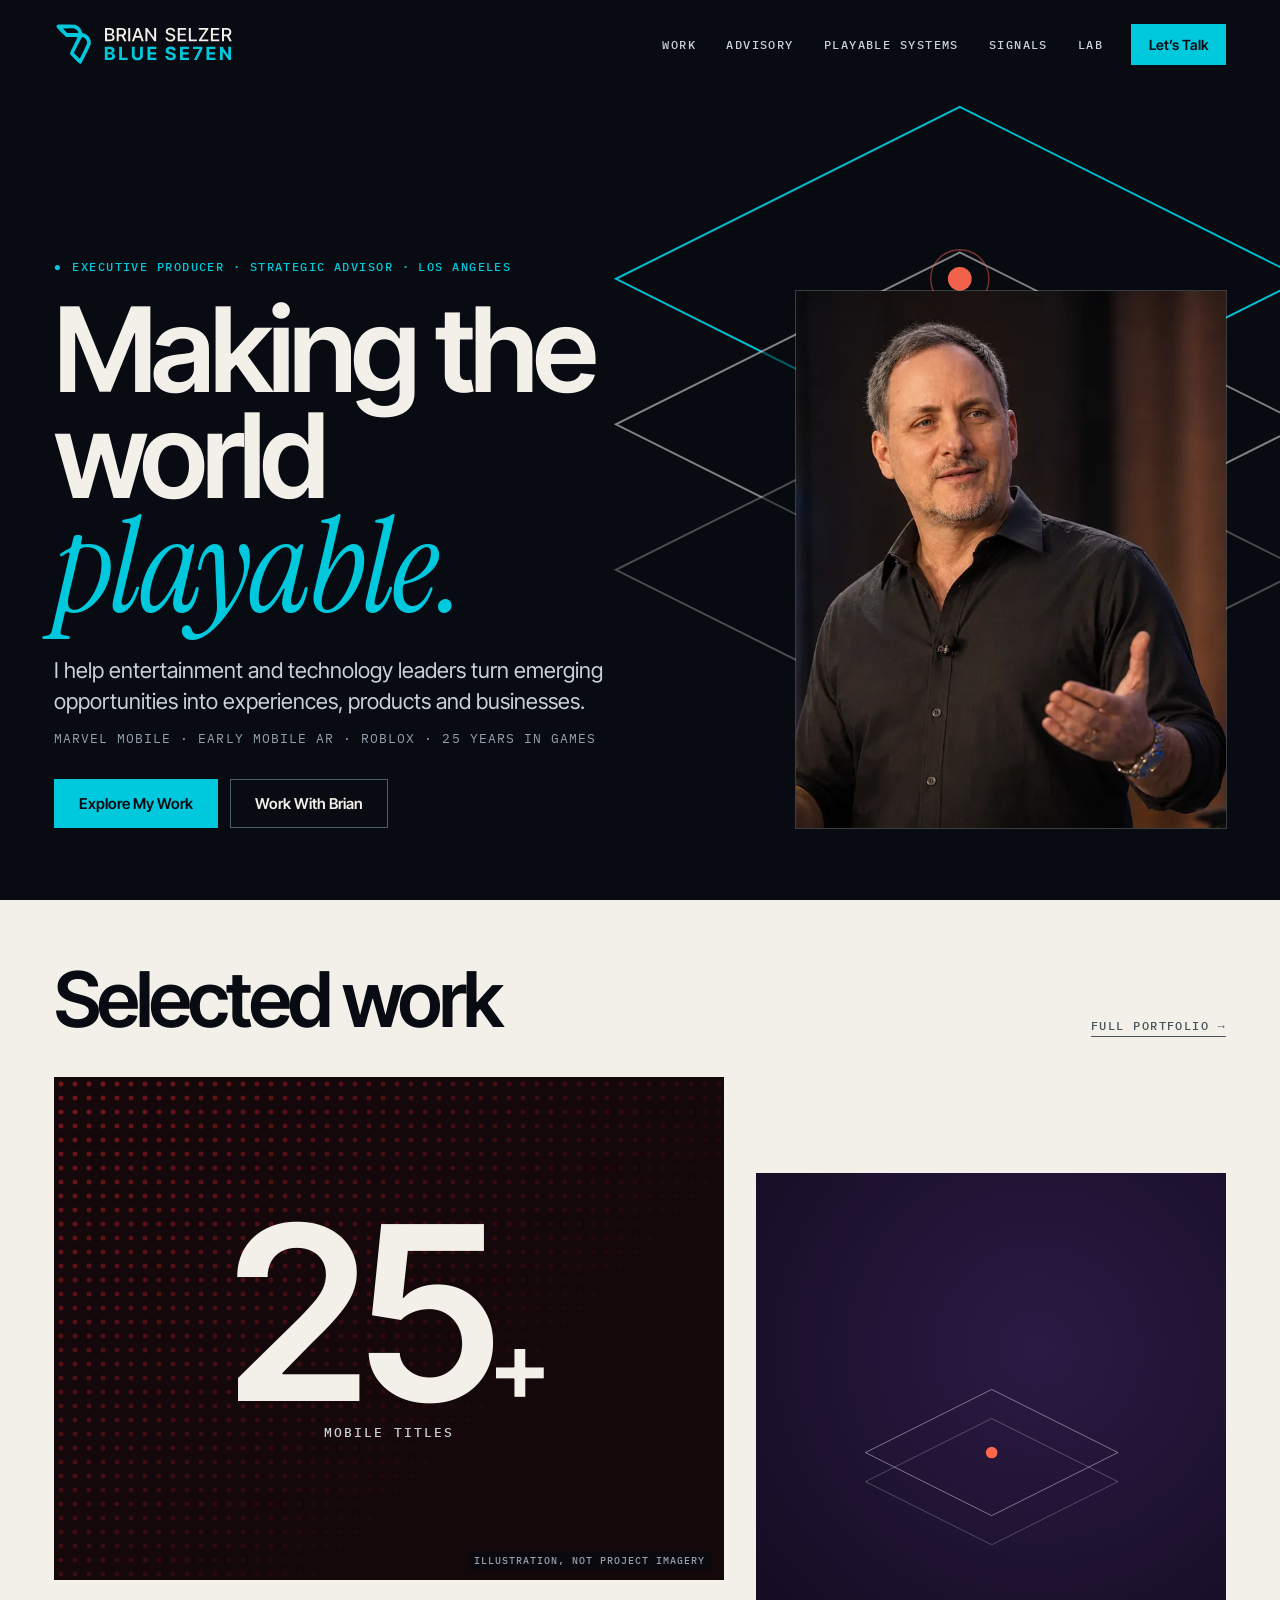
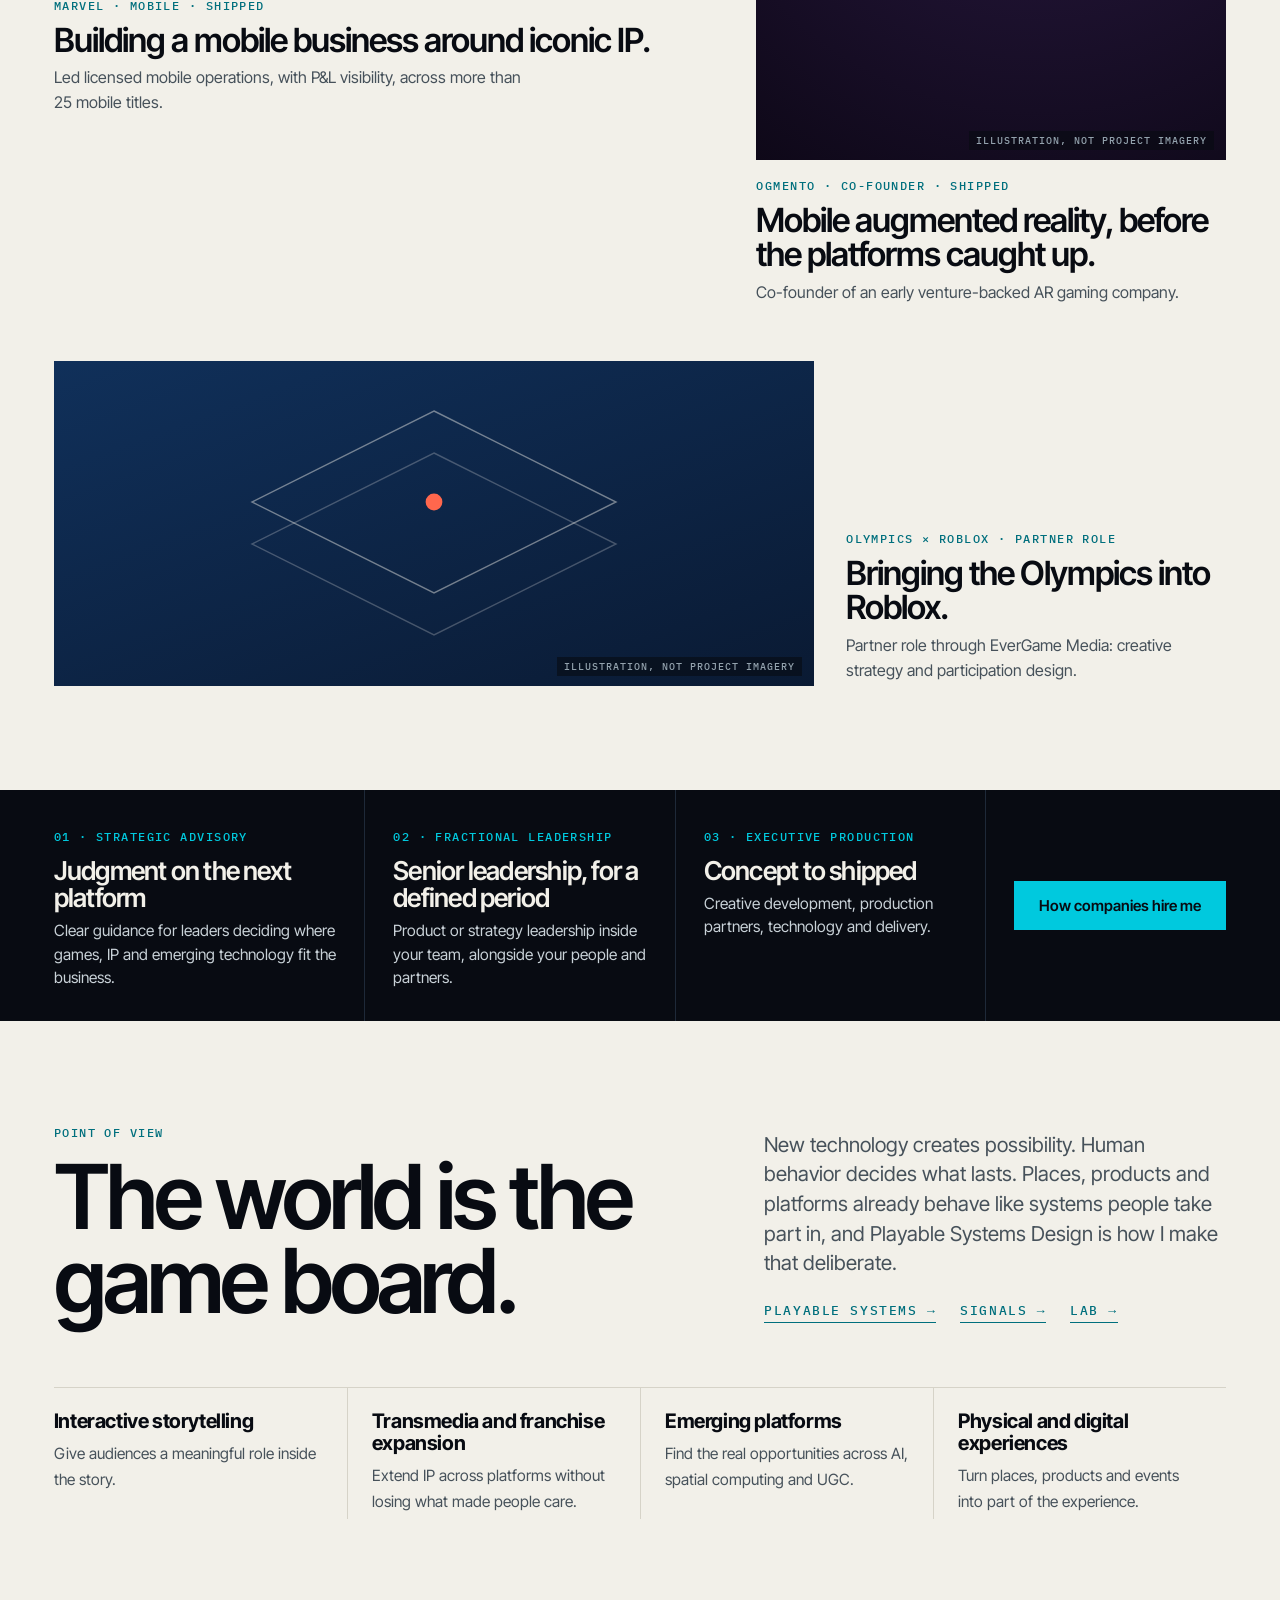
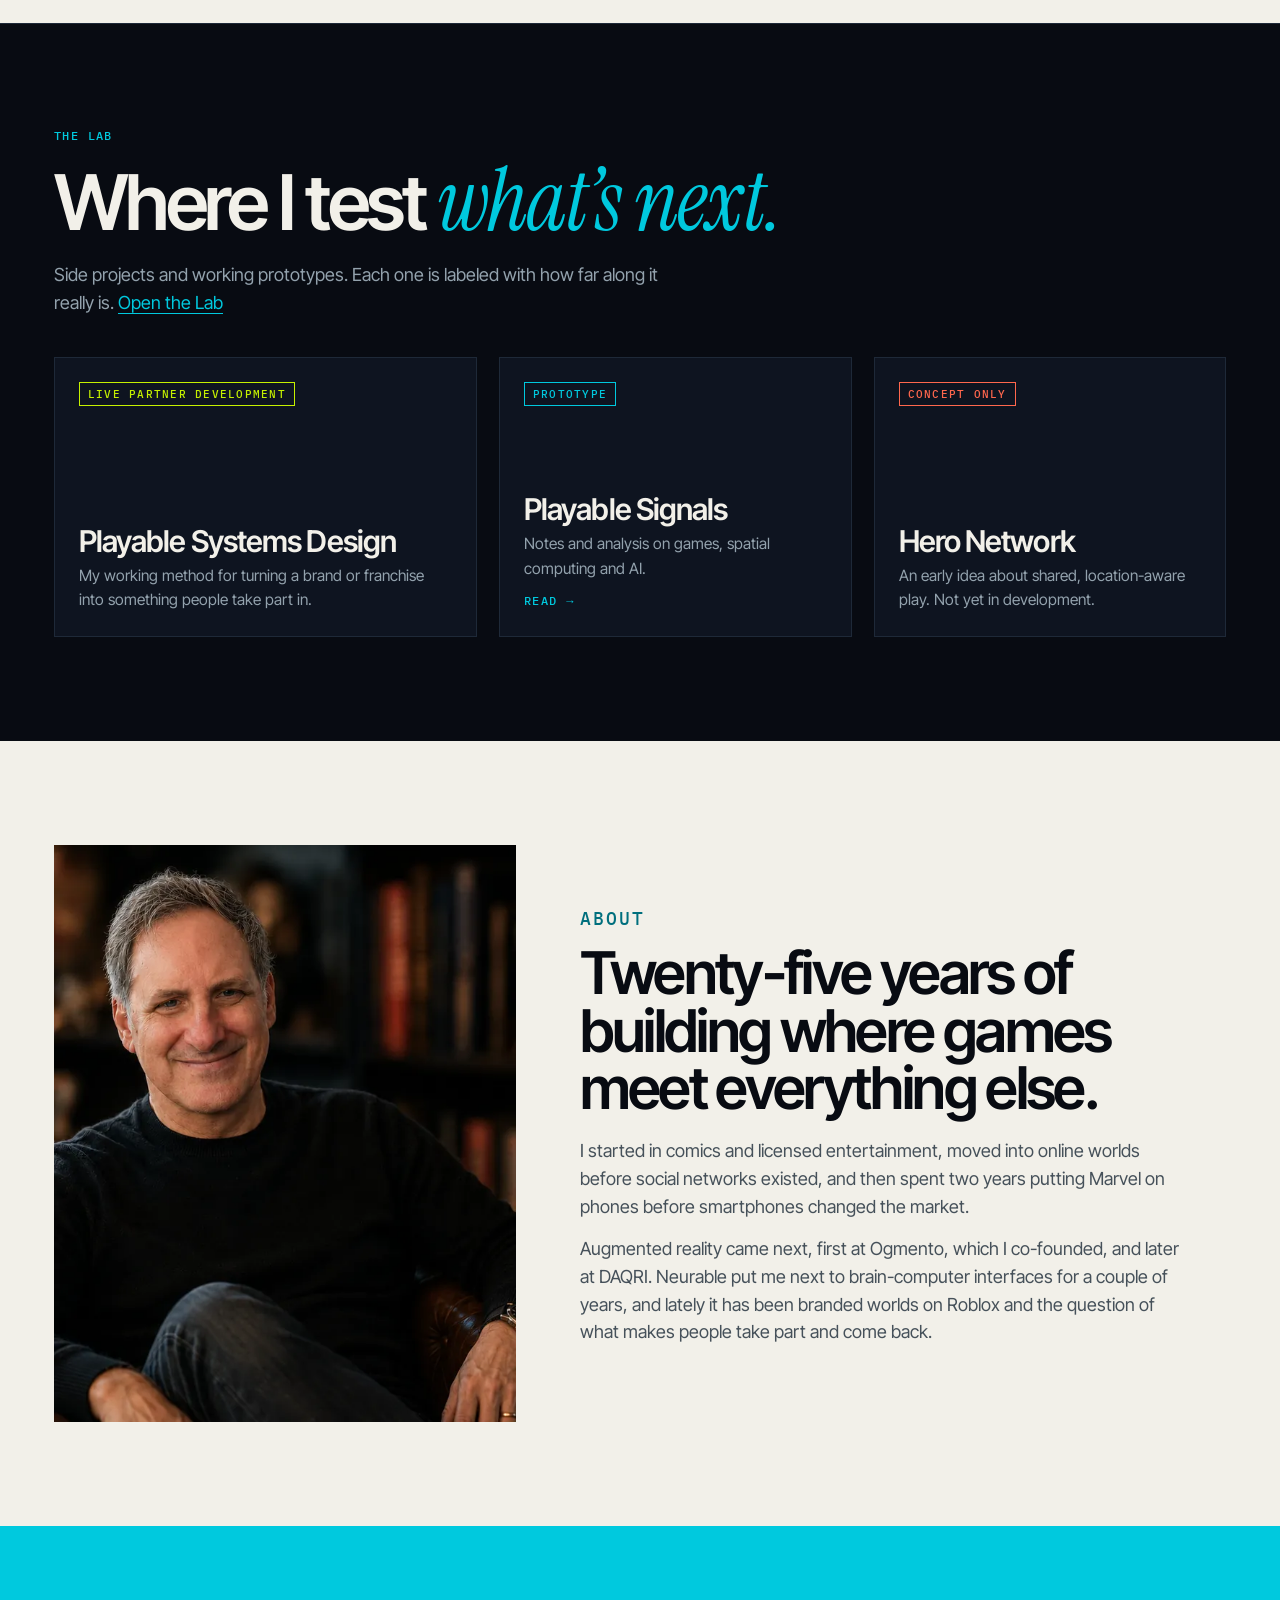
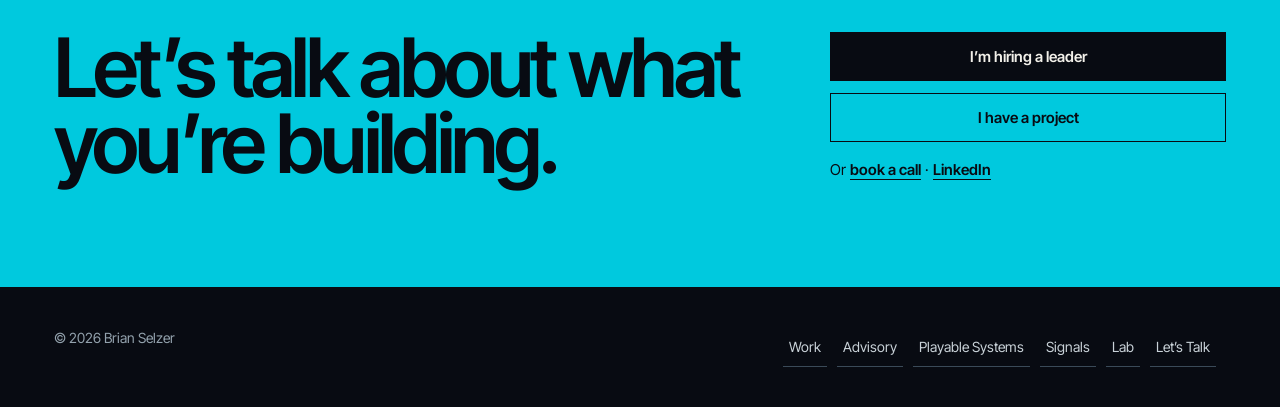
==== commit 87904a62: "Header: BlueSe7en icon and flush two-line wordmark replaces the old mark and name (staging) Outlined" ====
--- a/index.html
+++ b/index.html
@@ -20,7 +20,7 @@
 <body>
 <a class="skip" href="#main">Skip to content</a>
 <header class="nav"><div class="wrap nav__in">
- <a class="brand" href="/" aria-label="Brian Selzer, home"><img src="mark.svg" width="30" height="30" alt=""/><span>Brian Selzer</span></a>
+ <a class="brand" href="/" aria-label="Brian Selzer, home"><img class="brand__logo" src="logo.svg" width="179" height="44" alt="Brian Selzer, BlueSe7en"/></a>
  <nav class="nav__links" id="menu" aria-label="Primary">
   <a href="work.html">Work</a><a href="advisory.html">Advisory</a><a href="playablesystems.html">Playable Systems</a><a href="insights.html">Signals</a><a href="lab.html">Lab</a>
  </nav>
--- a/home.css
+++ b/home.css
@@ -19,6 +19,7 @@
 .nav__in{display:flex;align-items:center;justify-content:space-between;padding-top:22px;padding-bottom:22px}
 .brand{display:flex;align-items:center;gap:12px;font-family:var(--f-display);font-weight:var(--f-display-w);font-size:22px;letter-spacing:-.02em}
 .brand svg{width:30px;height:30px}
+.brand__logo{display:block;height:44px;width:auto}
 .nav__links{display:flex;align-items:center;gap:30px;margin-left:auto;margin-right:28px}
 .nav__links a{font:500 12px var(--f-label);letter-spacing:.12em;text-transform:uppercase;color:var(--txt-light);padding:10px 0}
 .nav__links a:hover{color:#fff}
@@ -98,6 +99,7 @@
   .nav__links.is-open{display:flex}
   .nav__links a{padding:16px 0;border-bottom:1px solid var(--ink-line)}
 }
+@media (max-width:767px){.c-hero__role{margin-bottom:20px}.c-hero__grid{gap:20px}}
 @media (max-width:420px){.c-sec{padding:72px 0}.c-hero--portrait h1{font-size:clamp(46px,14.4vw,60px)}}
 @media (prefers-reduced-motion:reduce){html{scroll-behavior:auto}.c-plane,.btn{transition:none}}
 
@@ -128,7 +130,8 @@
 .c-case__need b{font:500 11px var(--f-label);letter-spacing:.12em;text-transform:uppercase;color:var(--energy);margin-bottom:6px}
 html.review .c-case__need{display:flex}
 @media(max-width:1023px){.c-cases{display:flex;flex-direction:column;gap:44px}.c-case--wide,.c-case--tall,.c-case--banner{grid-column:1/-1;margin-top:0}.c-case--banner{display:block}.c-case__media{aspect-ratio:var(--ar-m,4/3)}.c-case__media img{object-position:var(--pos-m,var(--pos-d,50% 50%))}}
-@media(max-width:420px){.nav__in .brand{font-size:18px;gap:8px}.nav__in .brand img{width:26px;height:26px}.nav__cta{padding:10px 12px;font-size:13px}.nav__toggle{width:40px;height:40px;margin-left:6px}.c-case__need{font-size:12px;left:8px;bottom:8px;width:calc(100% - 16px);padding:10px}}
+@media(max-width:768px){.brand__logo{height:38px}}
+@media(max-width:420px){.nav__in .brand{gap:8px}.nav__in .brand .brand__logo{height:32px;width:auto}.nav__cta{padding:10px 12px;font-size:13px}.nav__toggle{width:40px;height:40px;margin-left:6px}.c-case__need{font-size:12px;left:8px;bottom:8px;width:calc(100% - 16px);padding:10px}}
 h1,h2,h3{text-transform:var(--tt,none)}
 .c-lane h3,.c-lab__item h3,.c-case__meta h3,.c-case__meta h2{font-family:var(--f-sub,var(--f-display))}
 /* Type B: technical contemporary */
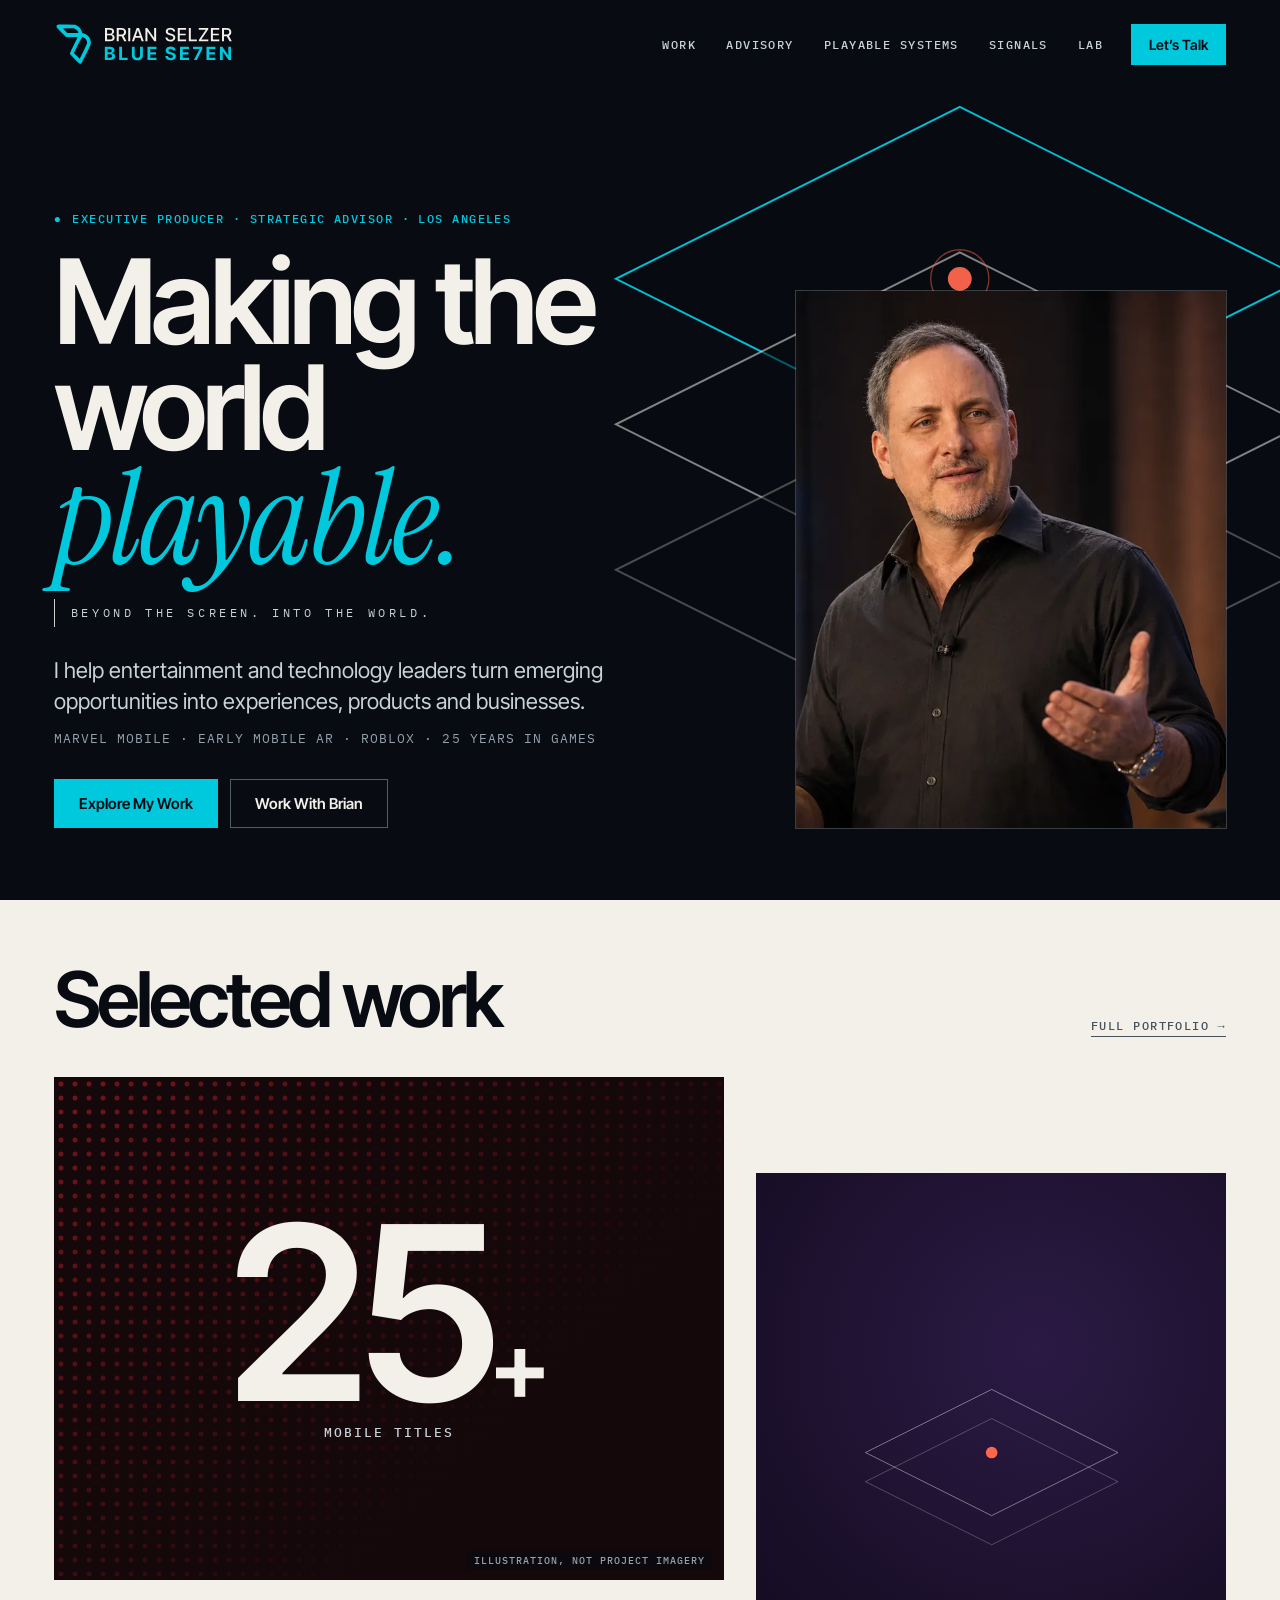
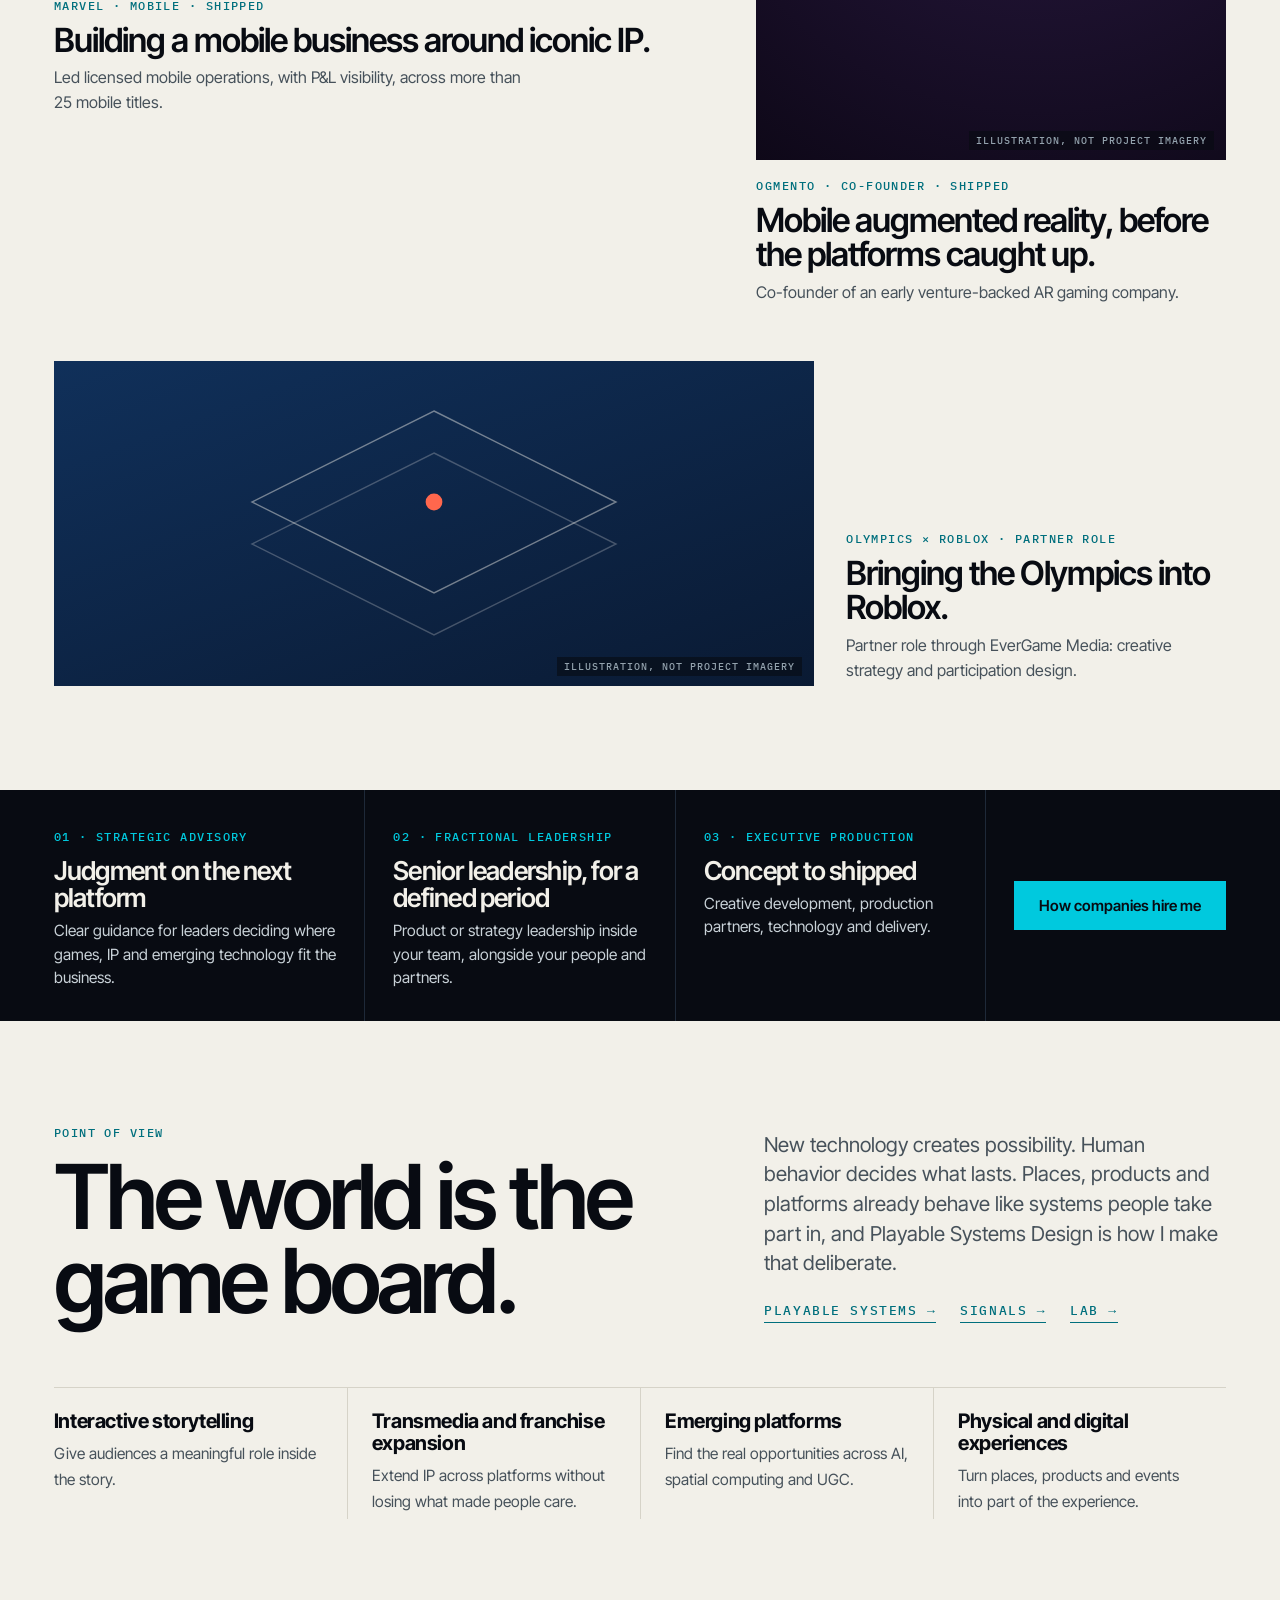
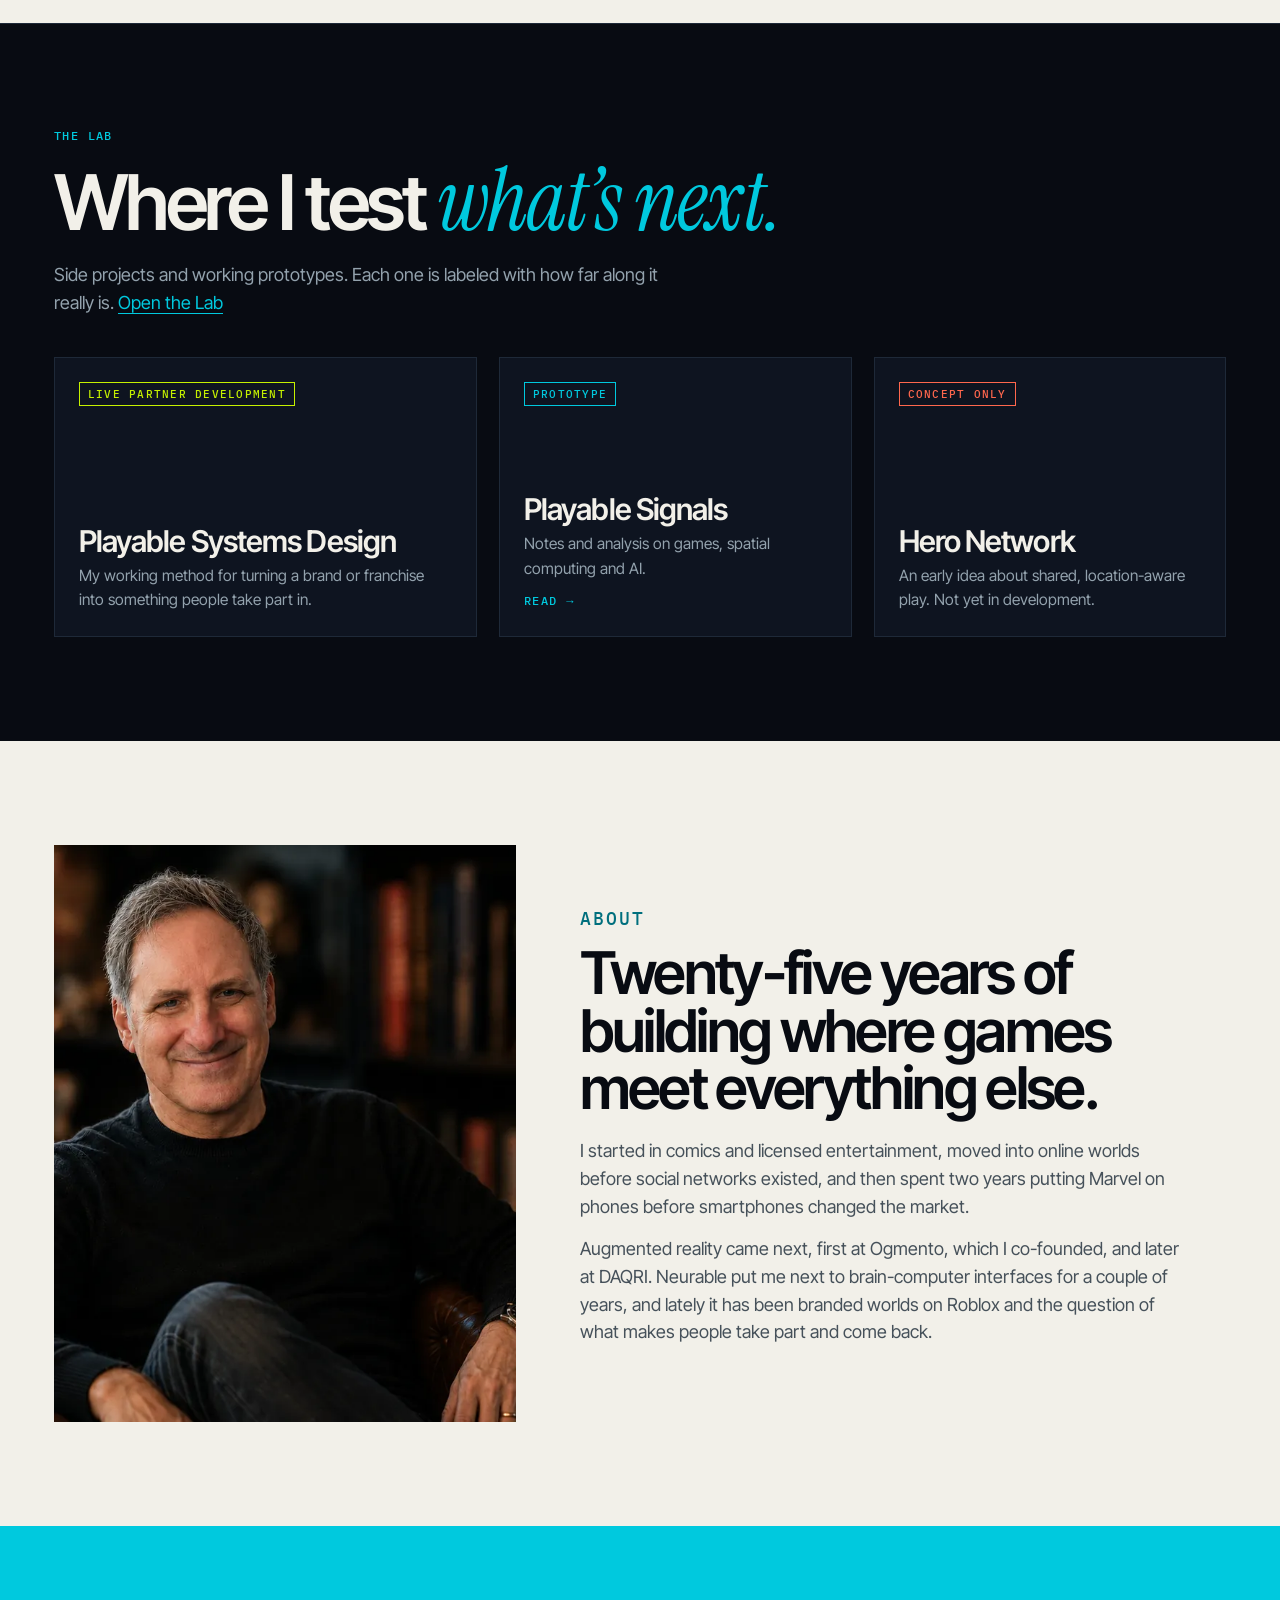
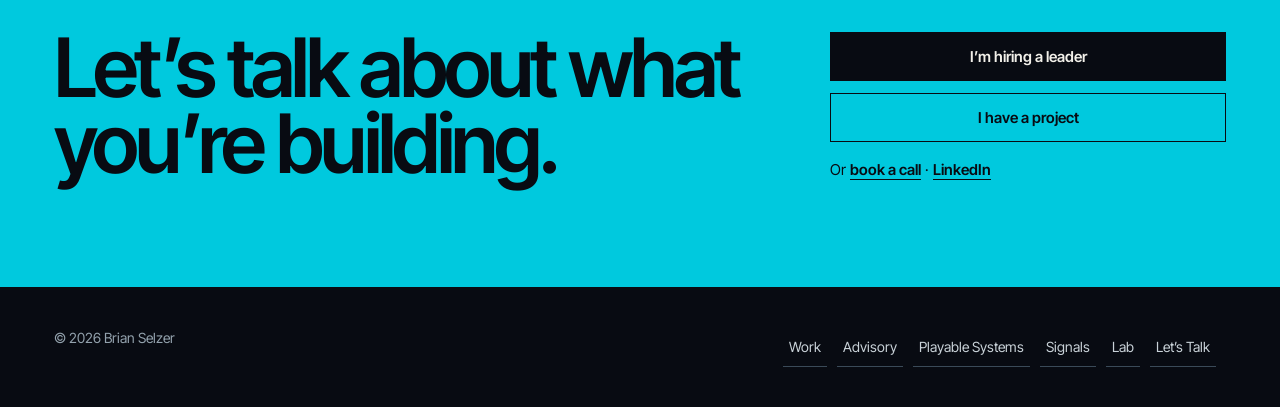
==== commit 6c198195: "Hero: add tracked-caps tagline 'Beyond the screen. Into the world.' with bone rule Co-Authored-By: C" ====
--- a/index.html
+++ b/index.html
@@ -32,6 +32,7 @@
  <div class="wrap c-hero__grid"><div>
   <p class="label c-hero__eyebrow"><span>&#9679;</span> Executive producer &middot; Strategic advisor &middot; Los Angeles</p>
   <h1>Making the world <span class="acc">playable.</span></h1>
+  <p class="c-hero__tag">Beyond the screen. Into the world.</p>
   <p class="c-hero__sub">I help entertainment and technology leaders turn emerging opportunities into experiences, products and businesses.</p>
   <p class="c-hero__role">Marvel mobile &middot; early mobile AR &middot; Roblox &middot; 25 years in games</p>
   <div class="c-hero__ctas"><a class="btn btn--sig" href="#work" data-event="hero_primary_click">Explore My Work</a><a class="btn btn--line" href="contact.html" data-event="hero_secondary_click">Work With Brian</a></div>
--- a/home.css
+++ b/home.css
@@ -330,3 +330,8 @@
 .c-held-label{margin-top:32px;color:#B83A22;font:600 11px var(--f-label);letter-spacing:.12em;text-transform:uppercase}
 @media(max-width:1023px){.c-areas{grid-template-columns:repeat(2,minmax(0,1fr))}.c-areas li:nth-child(odd){padding-left:0;border-left:0}.c-areas li:nth-child(n+3){border-top:1px solid var(--bone-line);margin-top:18px;padding-top:22px}}
 @media(max-width:767px){.c-areas{grid-template-columns:1fr}.c-areas li,.c-areas li+li,.c-areas li:nth-child(n+3){padding:18px 0;margin:0;border-left:0;border-top:1px solid var(--bone-line)}.c-areas li:first-child{border-top:0}}
+
+/* hero tagline: tracked caps with a bone rule, after the approved banner */
+.c-hero__tag{display:flex;align-items:center;gap:16px;margin:20px 0 4px;font:400 12px/1.4 var(--f-label);letter-spacing:.3em;text-transform:uppercase;color:var(--txt-light)}
+.c-hero__tag::before{content:"";flex:none;width:1px;height:28px;background:var(--bone);opacity:.85}
+@media(max-width:420px){.c-hero__tag{font-size:10.5px;letter-spacing:.2em;gap:12px;margin-top:16px}.c-hero__tag::before{height:24px}}
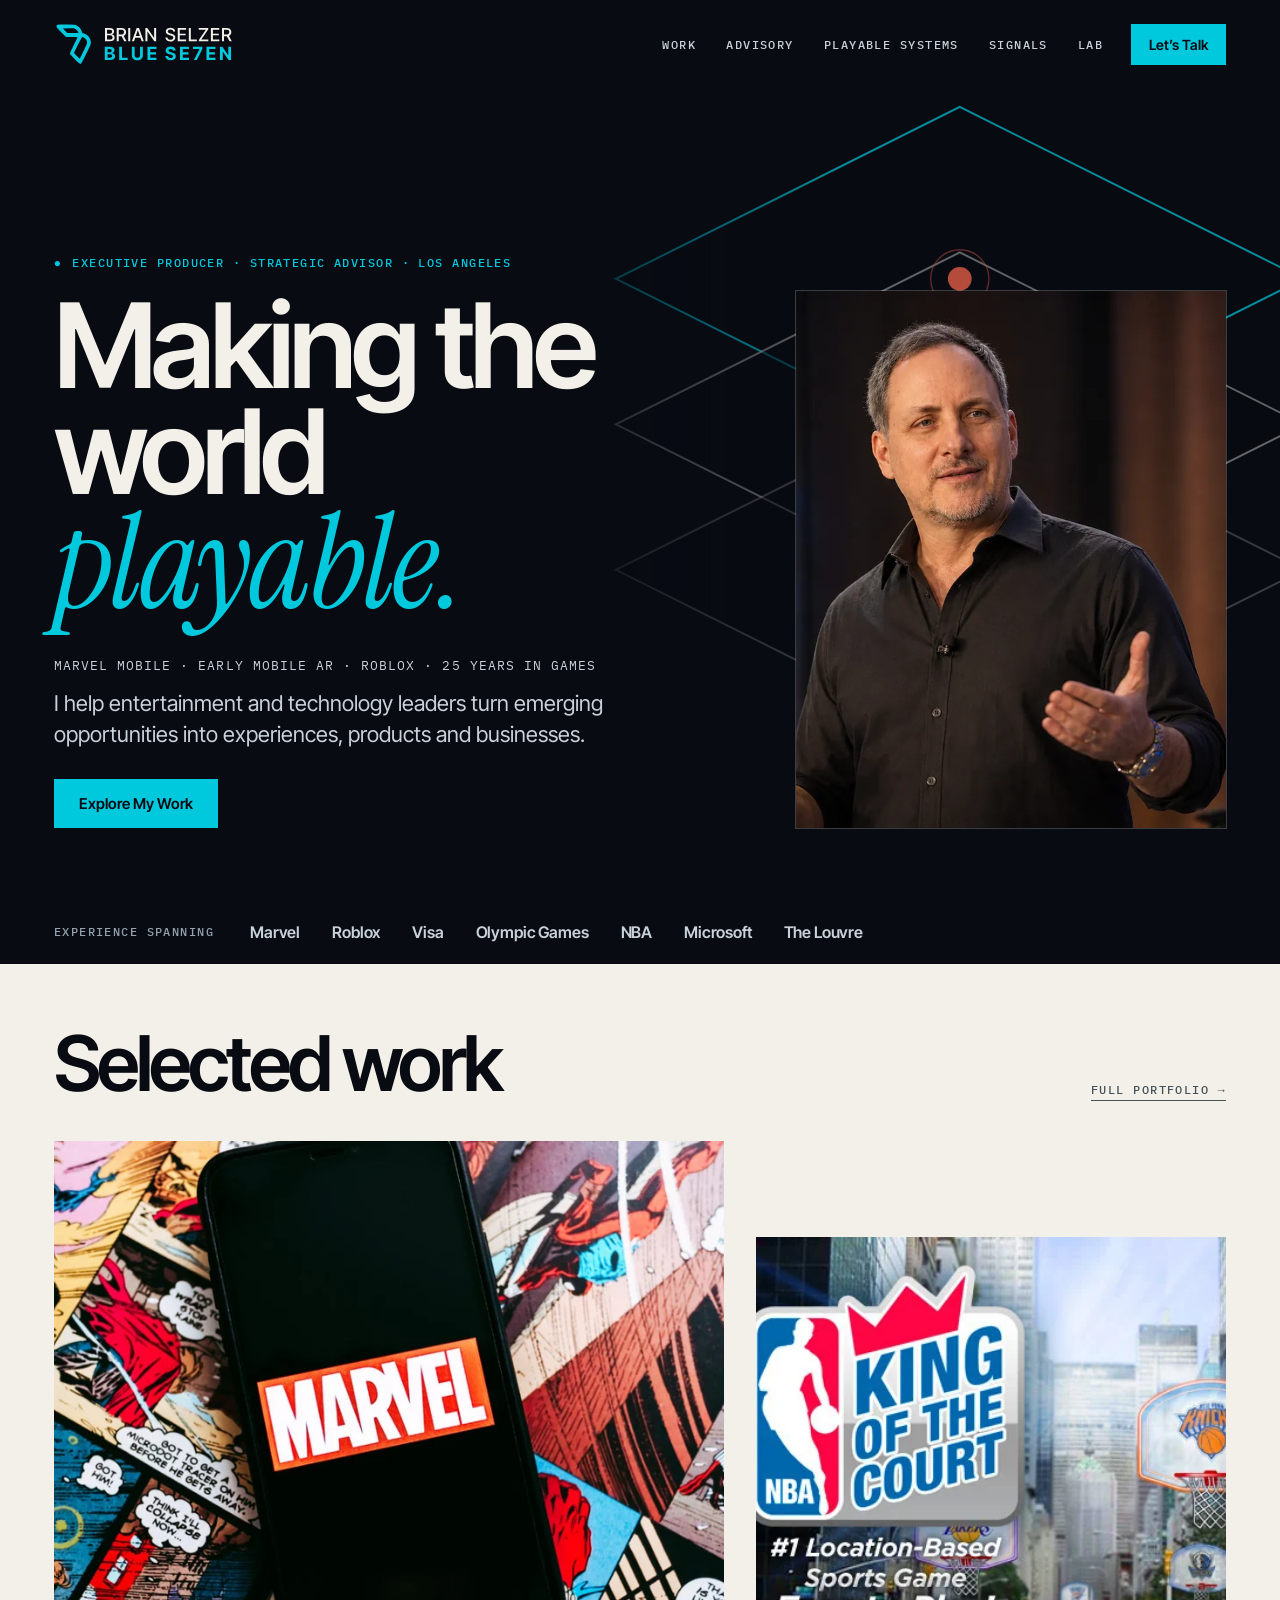
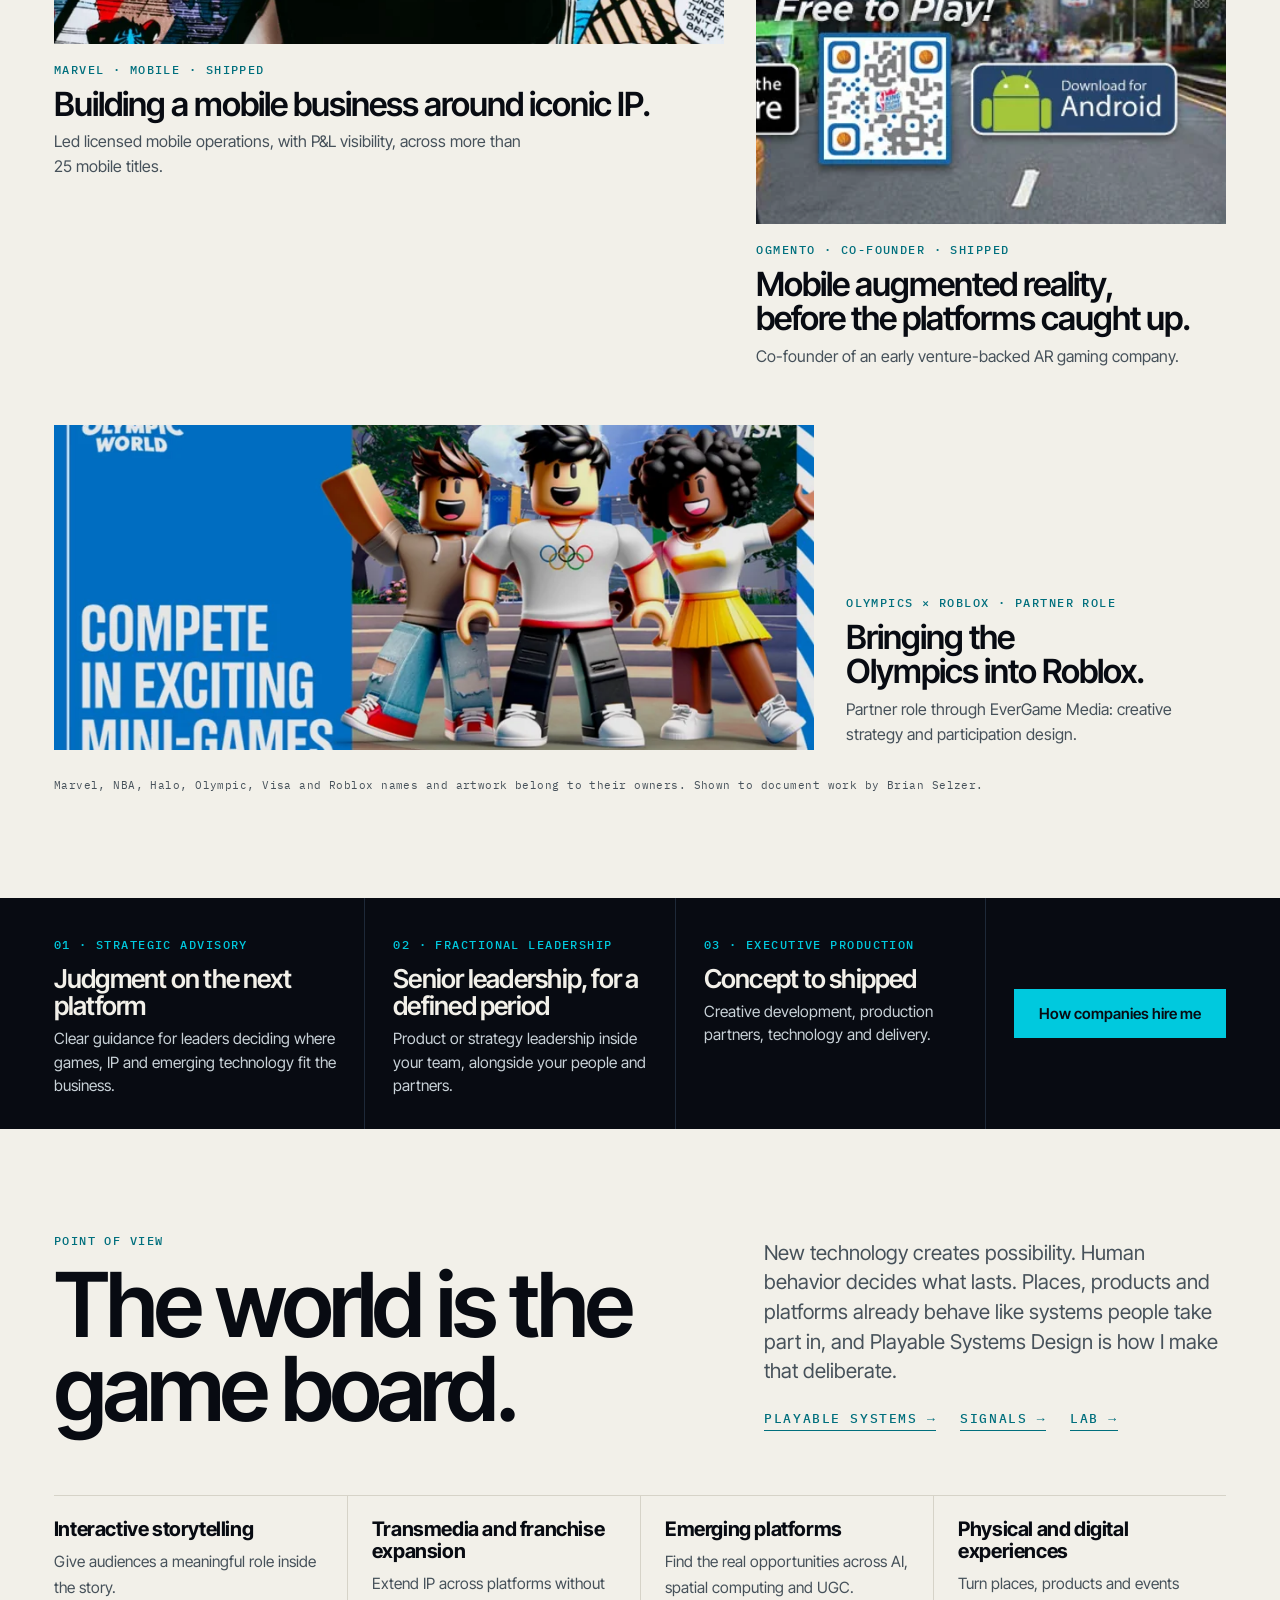
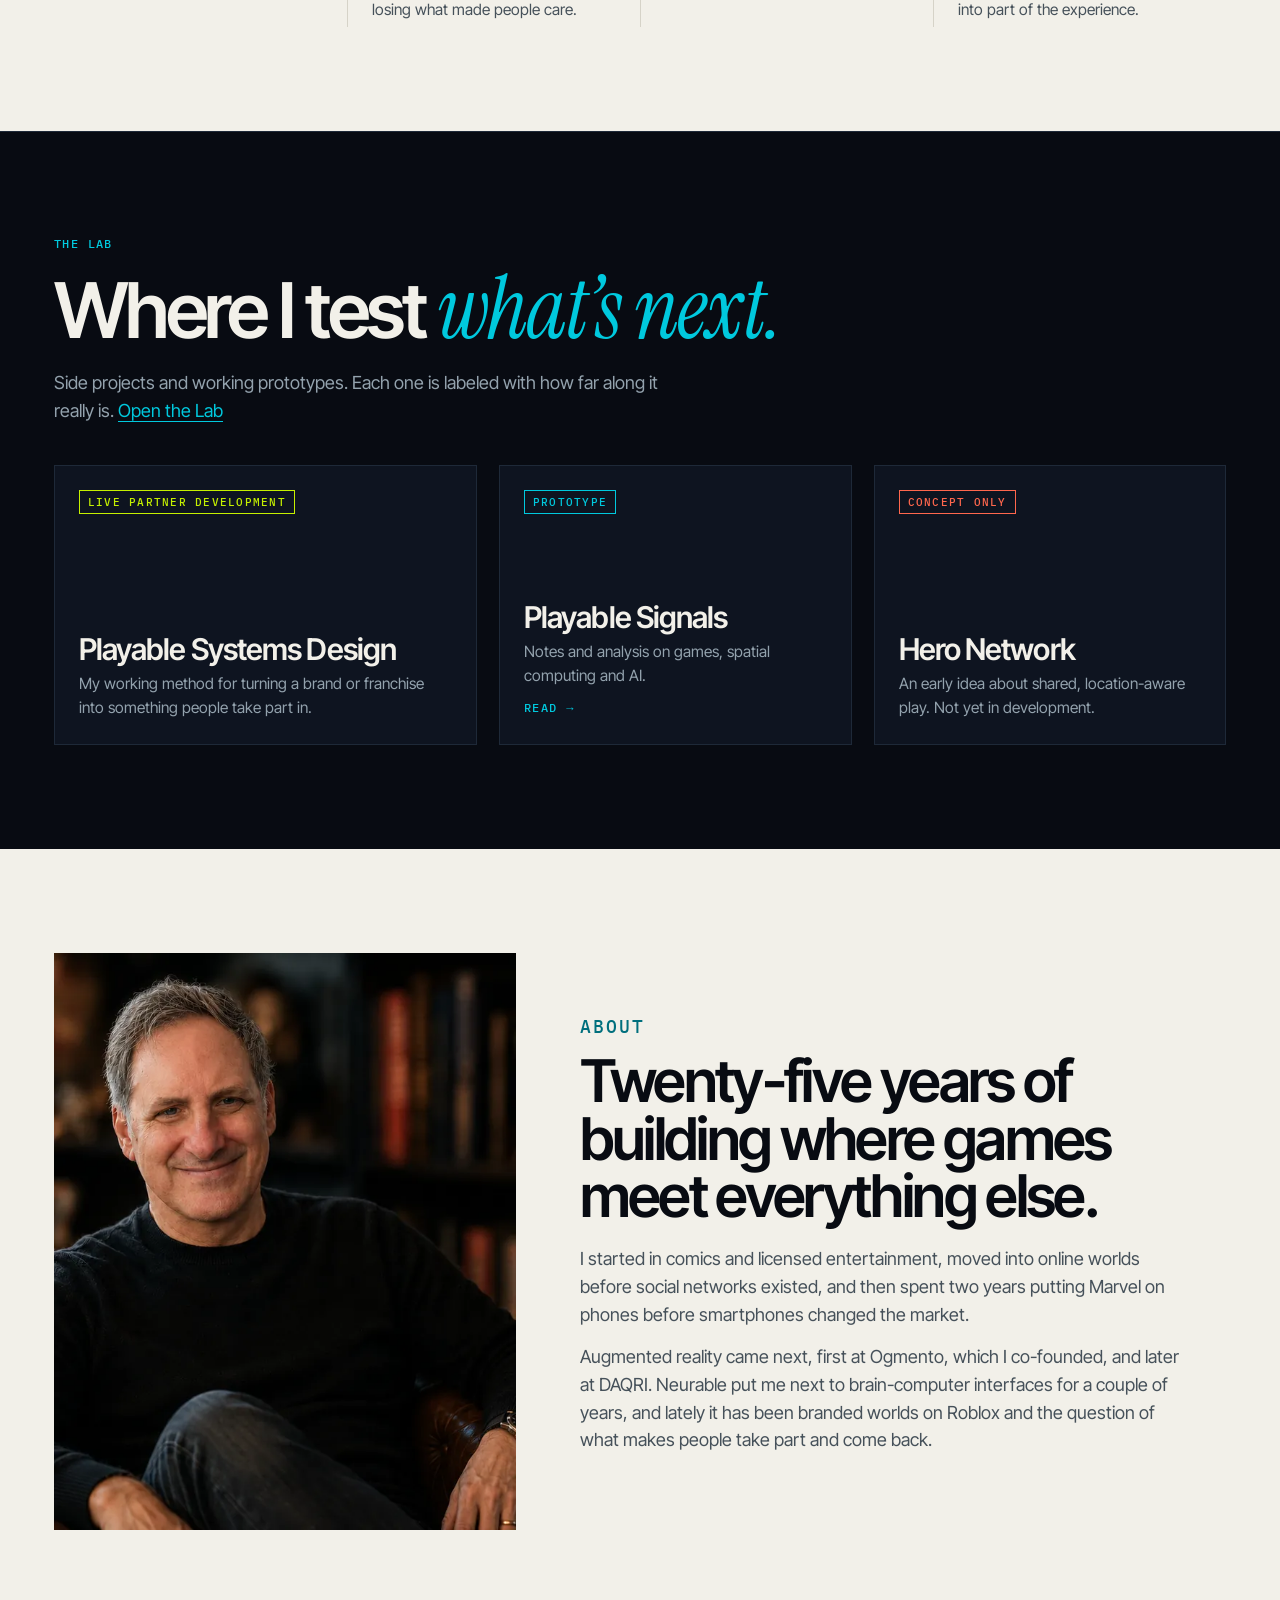
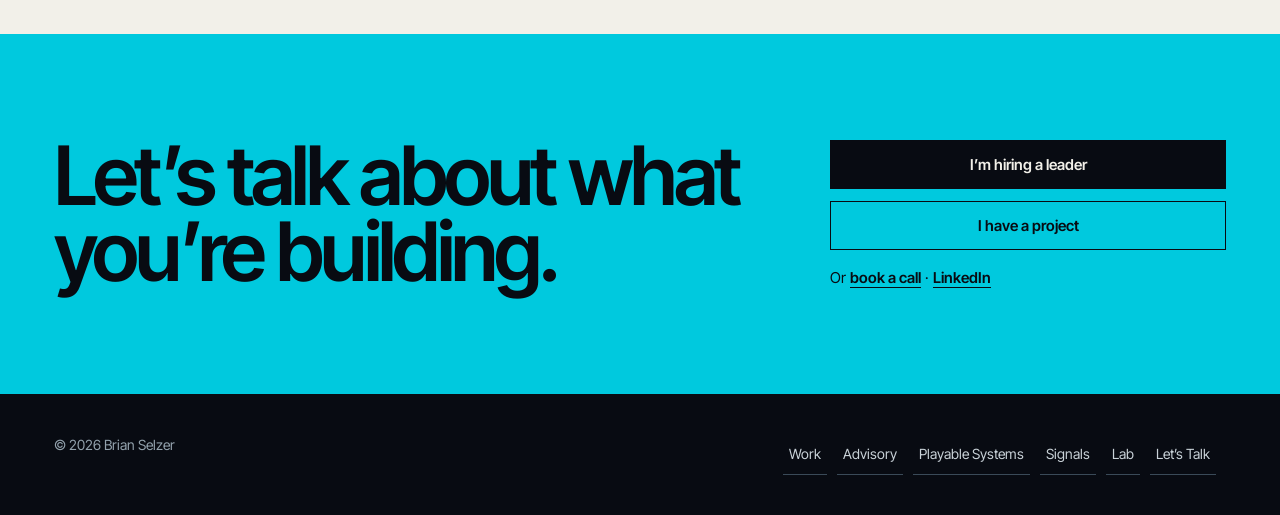
==== commit 2eb5420d: "Home: real work imagery, one hero CTA, proof line above description, experience strip, calmer geomet" ====
--- a/index.html
+++ b/index.html
@@ -32,37 +32,38 @@
  <div class="wrap c-hero__grid"><div>
   <p class="label c-hero__eyebrow"><span>&#9679;</span> Executive producer &middot; Strategic advisor &middot; Los Angeles</p>
   <h1>Making the world <span class="acc">playable.</span></h1>
-  <p class="c-hero__tag">Beyond the screen. Into the world.</p>
+  <p class="c-hero__role">Marvel mobile &middot; early mobile AR &middot; Roblox &middot; 25 years in games</p>
   <p class="c-hero__sub">I help entertainment and technology leaders turn emerging opportunities into experiences, products and businesses.</p>
-  <p class="c-hero__role">Marvel mobile &middot; early mobile AR &middot; Roblox &middot; 25 years in games</p>
-  <div class="c-hero__ctas"><a class="btn btn--sig" href="#work" data-event="hero_primary_click">Explore My Work</a><a class="btn btn--line" href="contact.html" data-event="hero_secondary_click">Work With Brian</a></div>
+  <div class="c-hero__ctas"><a class="btn btn--sig" href="#work" data-event="hero_primary_click">Explore My Work</a></div>
  </div>
  <figure class="c-hero__fig"><picture><source type="image/webp" srcset="img/brian-hero-640.webp 640w, img/brian-hero-816.webp 816w" sizes="(max-width:1023px) 78vw, 430px"/><img src="img/brian-hero-816.jpg" srcset="img/brian-hero-640.jpg 640w, img/brian-hero-816.jpg 816w" sizes="(max-width:1023px) 78vw, 430px" width="816" height="1020" alt="Brian Selzer speaking on stage" fetchpriority="high"/></picture></figure>
  </div></section>
 
+<section class="c-strip" aria-label="Experience spanning"><div class="wrap">
+ <span class="label">Experience spanning</span>
+ <ul><li>Marvel</li><li>Roblox</li><li>Visa</li><li>Olympic Games</li><li>NBA</li><li>Microsoft</li><li>The Louvre</li></ul>
+</div></section>
 
 <section class="surf-light c-sec" id="work" style="padding-top:var(--s5)"><div class="wrap">
  <div class="c-sec__head"><h2>Selected work</h2><a class="label c-morelink" href="work.html" data-event="work_all_click">Full portfolio &rarr;</a></div>
  <div class="c-cases">
   <article class="c-case c-case--wide"><a href="work.html" data-event="work_marvel_click" class="c-case__link">
    <div class="c-case__media">
-    <div class="c-case__fallback"><span class="c-case__stat">25<small>+</small></span><span class="c-case__statlbl">mobile titles</span></div>
-    <div class="c-case__need"><b>Asset needed &middot; Marvel</b>In-game screenshot or key art from a Marvel mobile title Brian led. Needs: title named by Brian, Disney/Marvel usage permission. Fastest source: Brian&rsquo;s own archive or app-store listing with approval.</div>
+    <picture><source type="image/webp" srcset="img/work-marvel.webp"/><img src="img/work-marvel.jpg" width="808" height="576" alt="Marvel logo on a phone over a spread of Marvel comic pages" loading="lazy" decoding="async"/></picture>
    </div>
    <div class="c-case__meta"><p class="label">Marvel &middot; Mobile &middot; Shipped</p><h3>Building a mobile business around iconic IP.</h3><p>Led licensed mobile operations, with P&amp;L visibility, across more than 25 mobile titles.</p></div></a></article>
   <article class="c-case c-case--tall"><a href="work.html" data-event="work_ogmento_click" class="c-case__link">
    <div class="c-case__media">
-    <div class="c-case__fallback"><svg class="c-case__art" viewBox="0 0 300 200" aria-hidden="true"><g fill="none" stroke="#F2F0E9" stroke-opacity=".45"><path d="M150 20 280 85 150 150 20 85Z"/><path d="M150 50 280 115 150 180 20 115Z" stroke-opacity=".25"/></g><circle cx="150" cy="85" r="6" fill="#FF674D"/></svg></div>
-    <div class="c-case__need"><b>Asset needed &middot; Ogmento</b>Original game screenshot or contemporary press image of an Ogmento AR title. Fastest source: Brian&rsquo;s archive, press kit, or archived product page, with attribution.</div>
+    <picture><source type="image/webp" srcset="img/work-nba.webp"/><img style="object-position:30% 50%" src="img/work-nba.jpg" width="1024" height="500" alt="NBA King of the Court location-based AR game on a phone over a city street" loading="lazy" decoding="async"/></picture>
    </div>
    <div class="c-case__meta"><p class="label">Ogmento &middot; Co-founder &middot; Shipped</p><h3>Mobile augmented reality, before the platforms caught up.</h3><p>Co-founder of an early venture-backed AR gaming company.</p></div></a></article>
   <article class="c-case c-case--banner"><a href="work.html" data-event="work_olympics_click" class="c-case__link">
    <div class="c-case__media">
-    <div class="c-case__fallback"><svg class="c-case__art" viewBox="0 0 300 200" aria-hidden="true"><g fill="none" stroke="#F2F0E9" stroke-opacity=".45"><path d="M150 20 280 85 150 150 20 85Z"/><path d="M150 50 280 115 150 180 20 115Z" stroke-opacity=".25"/></g><circle cx="150" cy="85" r="6" fill="#FF674D"/></svg></div>
-    <div class="c-case__need"><b>Asset needed &middot; Olympics &times; Roblox</b>Actual experience screenshot or approved footage. Fastest source: EverGame Media (Brad) or the public Roblox experience page, with partner approval.</div>
+    <picture><source type="image/webp" srcset="img/work-olympics.webp"/><img style="object-position:88% 50%" src="img/work-olympics.jpg" width="860" height="484" alt="Olympic World on Roblox, presented by Visa" loading="lazy" decoding="async"/></picture>
    </div>
    <div class="c-case__meta"><p class="label">Olympics &times; Roblox &middot; Partner role</p><h3>Bringing the Olympics into Roblox.</h3><p>Partner role through EverGame Media: creative strategy and participation design.</p></div></a></article>
  </div>
+ <p class="c-credit" style="margin-top:28px">Marvel, NBA, Halo, Olympic, Visa and Roblox names and artwork belong to their owners. Shown to document work by Brian Selzer.</p>
 </div></section>
 
 <section class="surf-dark c-lanes" id="engage"><div class="wrap c-lanes__in">
--- a/home.css
+++ b/home.css
@@ -335,3 +335,48 @@
 .c-hero__tag{display:flex;align-items:center;gap:16px;margin:20px 0 4px;font:400 12px/1.4 var(--f-label);letter-spacing:.3em;text-transform:uppercase;color:var(--txt-light)}
 .c-hero__tag::before{content:"";flex:none;width:1px;height:28px;background:var(--bone);opacity:.85}
 @media(max-width:420px){.c-hero__tag{font-size:10.5px;letter-spacing:.2em;gap:12px;margin-top:16px}.c-hero__tag::before{height:24px}}
+
+/* soft-entry doors (advisory) */
+.surf-bone{background:var(--bone);color:var(--ink)}
+.c-doors{display:grid;grid-template-columns:repeat(4,1fr);gap:16px;margin-top:40px}
+.c-door{display:flex;flex-direction:column;gap:12px;padding:24px;border:1px solid var(--bone-line);background:#fff;color:var(--ink);transition:border-color .2s,transform .2s}
+.c-door:hover{border-color:var(--signal-ink);transform:translateY(-2px)}
+.c-door .label{color:var(--signal-ink)}
+.c-door h3{font:600 22px/1.15 var(--f-display);letter-spacing:-.02em}
+.c-door p{font-size:15px;line-height:1.5;color:var(--txt-mid);flex:1}
+.c-door__go{font:500 12px var(--f-label);letter-spacing:.12em;text-transform:uppercase;color:var(--signal-ink)}
+@media(max-width:1024px){.c-doors{grid-template-columns:repeat(2,1fr)}}
+@media(max-width:600px){.c-doors{grid-template-columns:1fr}}
+
+/* work imagery */
+.c-case--hero .c-case__img{inset:0 0 0 auto;width:64%;left:auto;-webkit-mask-image:linear-gradient(90deg,transparent,#000 38%);mask-image:linear-gradient(90deg,transparent,#000 38%)}
+.c-case__covers{position:absolute;right:clamp(12px,2.4vw,32px);bottom:clamp(12px,2.4vw,32px);display:flex;gap:10px;margin:0;z-index:2}
+.c-case__covers img{position:static;width:clamp(64px,9vw,128px);height:auto;aspect-ratio:2/3;border:1px solid rgba(242,240,233,.5);box-shadow:0 6px 20px rgba(0,0,0,.45)}
+.c-case__inset{position:absolute;right:12px;top:12px;width:26%;margin:0;z-index:2}
+.c-case__inset img{position:static;width:100%;height:auto;border:1px solid rgba(242,240,233,.55);box-shadow:0 4px 14px rgba(0,0,0,.5)}
+.c-credit{margin:8px 0 0;font:400 11px/1.45 var(--f-label);letter-spacing:.04em;color:var(--txt-mid)}
+.c-case--hero+.c-credit,.c-case--hero .c-credit{margin-bottom:12px}
+@media(max-width:767px){.c-case--hero .c-case__img{width:100%;-webkit-mask-image:linear-gradient(0deg,transparent 0,#000 40%);mask-image:linear-gradient(0deg,transparent 0,#000 40%)}.c-case__covers img{width:56px}}
+@media(max-width:767px){.c-case__covers{display:none}.c-case--hero .c-case__media::after{content:"";position:absolute;inset:0;background:linear-gradient(0deg,rgba(8,11,18,.92) 0,rgba(8,11,18,.55) 55%,rgba(8,11,18,.1) 100%);z-index:1}.c-case--hero .c-case__overlay{z-index:2}}
+
+/* home polish pass */
+.c-hero__role{color:var(--txt-light);font-size:13px;margin:22px 0 0}
+.c-hero__sub{margin:14px 0 28px}
+.c-planes{-webkit-mask-image:linear-gradient(90deg,transparent 0,transparent 38%,#000 66%);mask-image:linear-gradient(90deg,transparent 0,transparent 38%,#000 66%);opacity:.7}
+.c-strip{background:var(--ink);border-top:1px solid var(--line);border-bottom:1px solid var(--line);padding:22px 0}
+.c-strip .wrap{display:flex;align-items:center;gap:20px 36px;flex-wrap:wrap}
+.c-strip .label{color:var(--txt-dim);flex:none}
+.c-strip ul{display:flex;flex-wrap:wrap;gap:10px 32px;list-style:none;margin:0;padding:0}
+.c-strip li{font:600 16px var(--f-display);letter-spacing:-.01em;color:var(--txt-light)}
+.c-case h3,.c-case h2{text-wrap:balance}
+.c-morelink{white-space:nowrap}
+@media(max-width:1023px){
+ .nav__cta{margin-left:auto}
+ .c-planes{-webkit-mask-image:linear-gradient(180deg,transparent 0,transparent 52%,#000 74%);mask-image:linear-gradient(180deg,transparent 0,transparent 52%,#000 74%)}
+ .c-planes svg{top:44%;width:120%;right:-30%}
+ .c-hero__fig{width:100%;margin-left:0;justify-self:stretch}
+ .c-hero__fig img{aspect-ratio:4/5}
+ .c-cases>.c-case{width:100%;max-width:none;margin:0}
+}
+@media(max-width:767px){.c-strip .wrap{gap:12px}.c-strip ul{gap:6px 20px}.c-strip li{font-size:15px}}
+.c-hero__role{margin-top:34px}
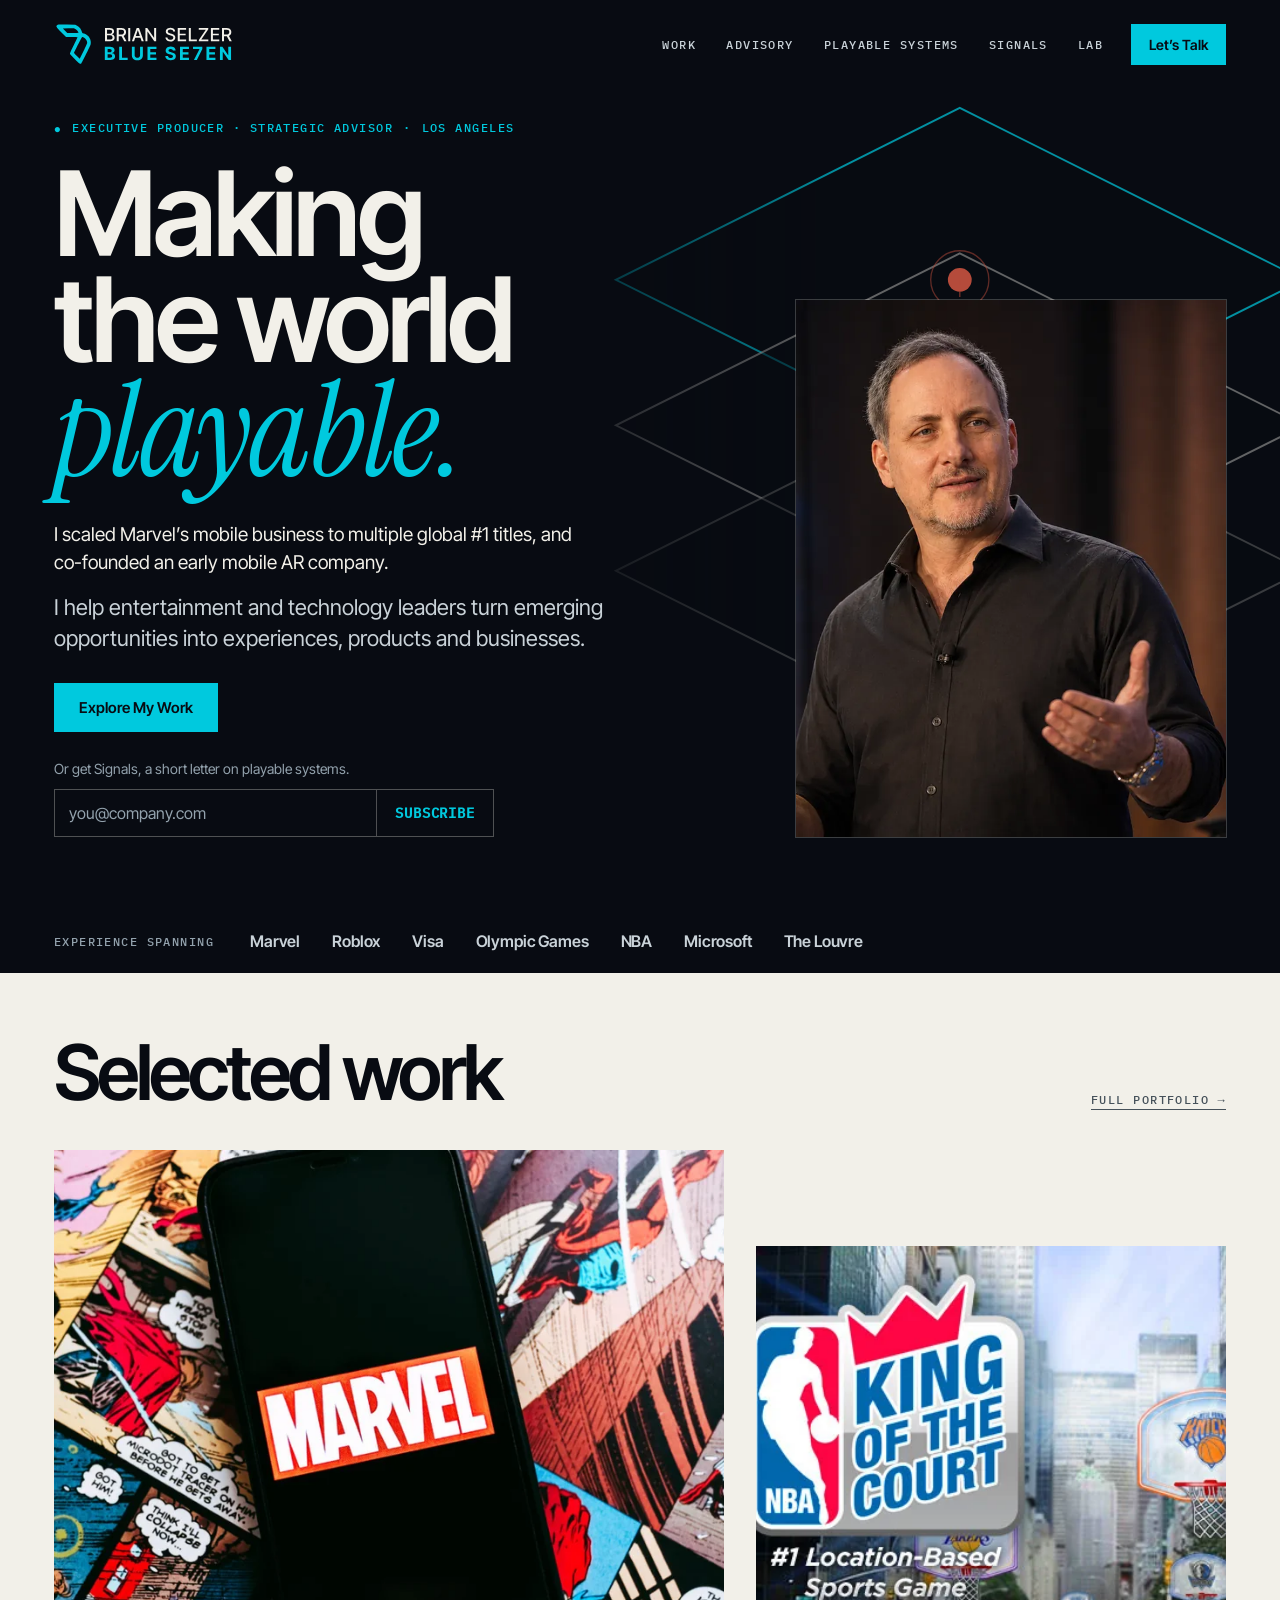
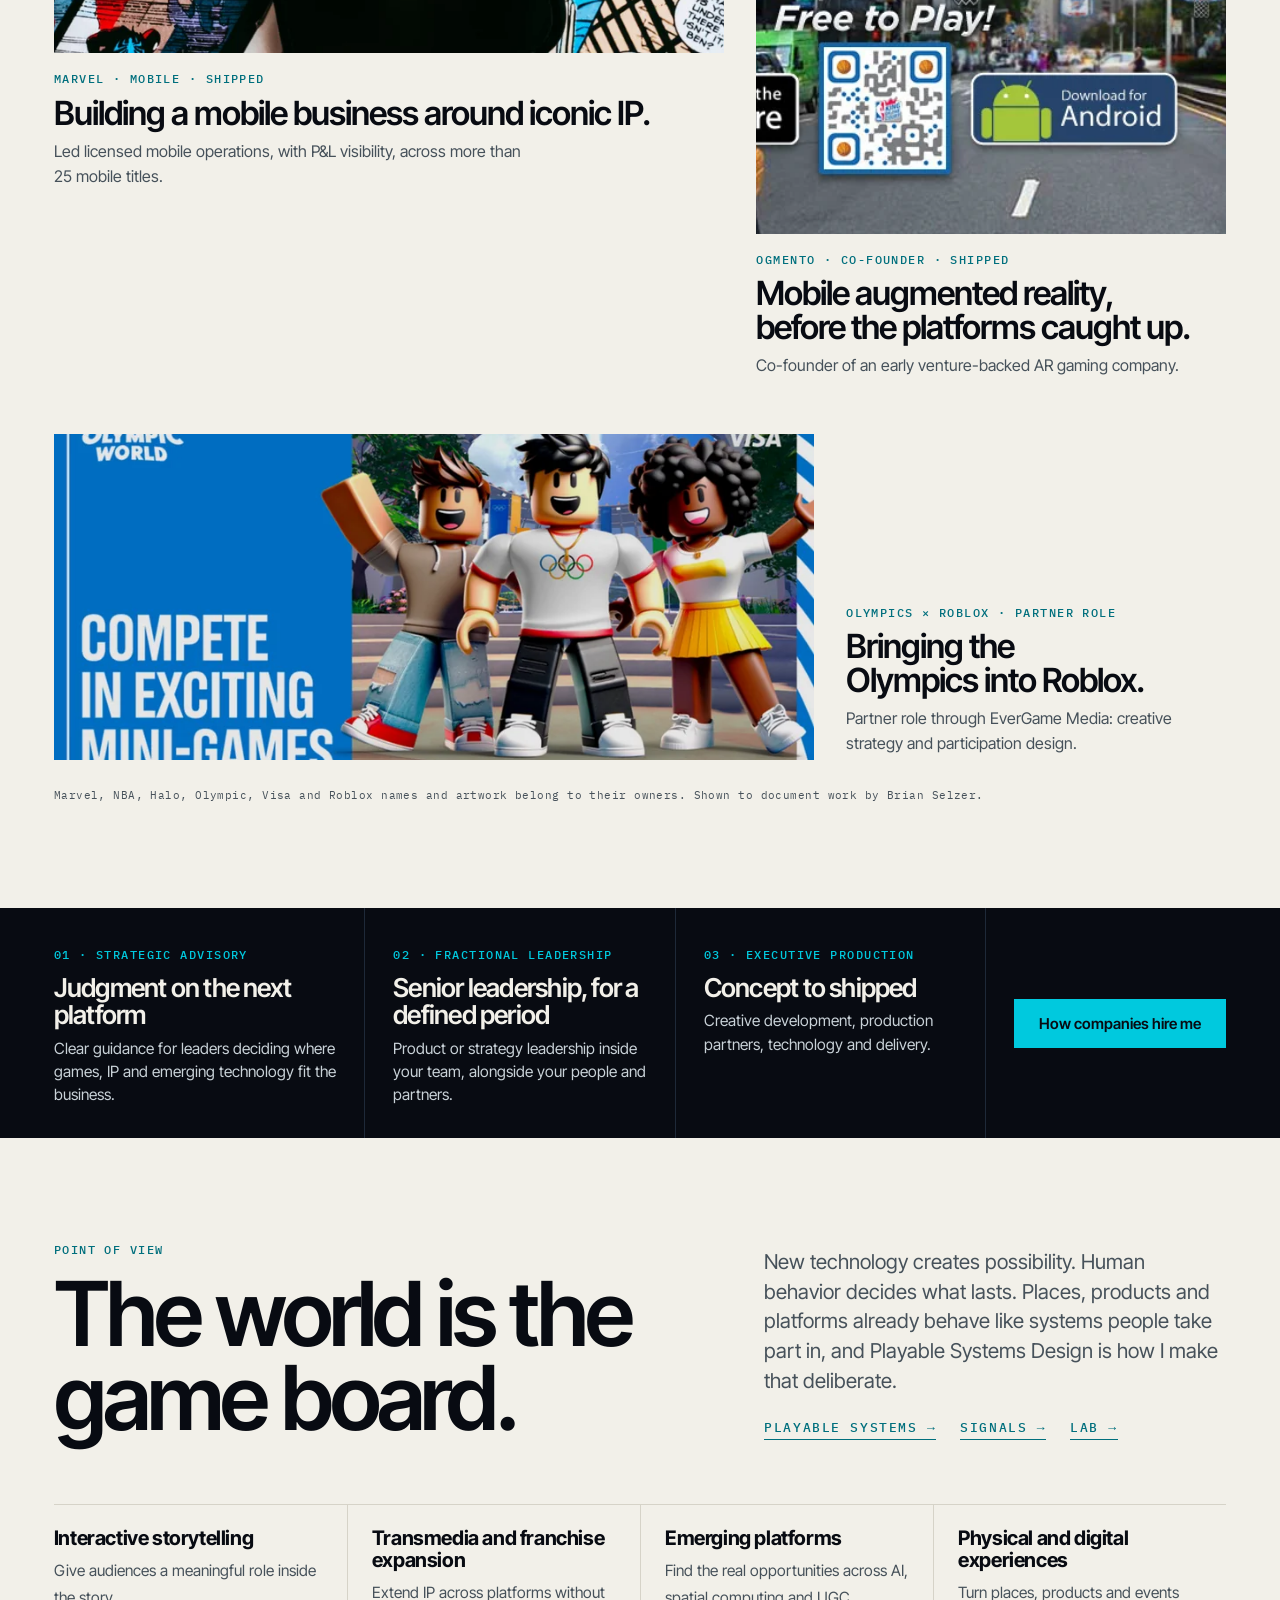
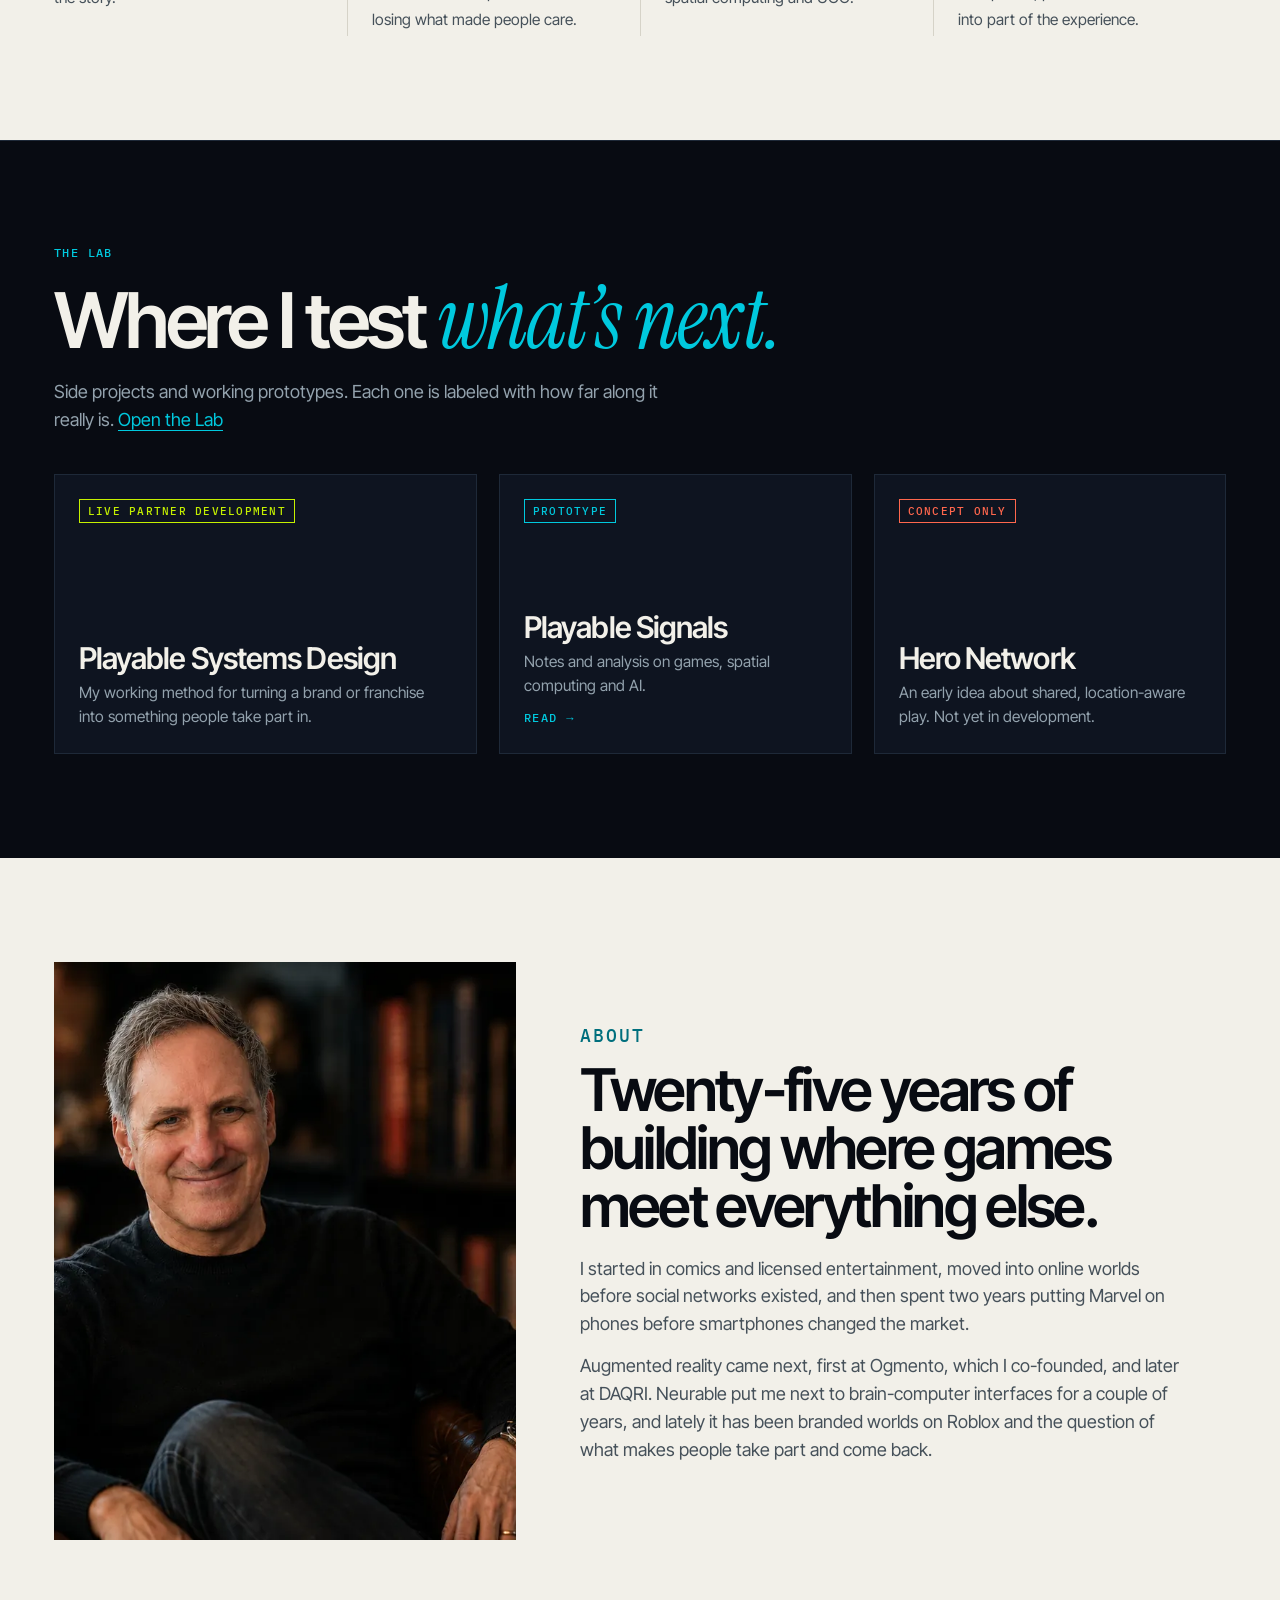
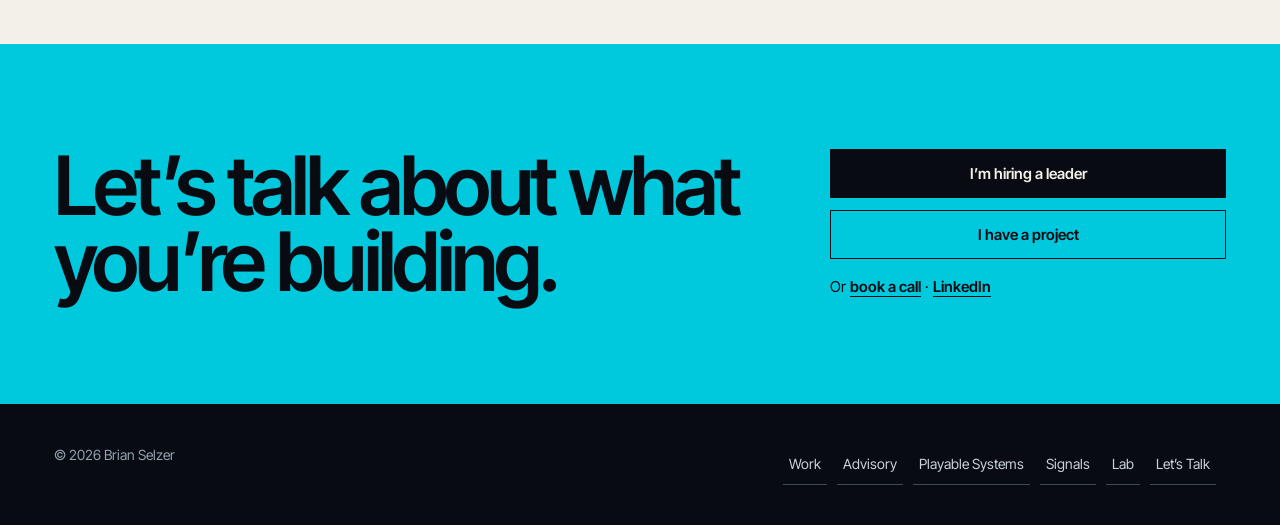
==== commit 6bd71ff6: "Home hero: clean eyebrow wrap, balanced headline spacing, square photo crop on mobile, proof as a re" ====
--- a/index.html
+++ b/index.html
@@ -30,11 +30,12 @@
 <main id="main">
 <section class="c-hero--portrait" data-parallax><div class="c-planes" aria-hidden="true"><svg viewBox="0 0 600 560" aria-hidden="true" focusable="false"><g class="c-plane" data-d="6"><path d="M300 40 560 170 300 300 40 170Z" fill="rgba(8,11,18,.55)" stroke="#00C9DE" stroke-opacity="1" stroke-width="1.5"/></g><g class="c-plane" data-d="14"><path d="M300 150 560 280 300 410 40 280Z" fill="rgba(8,11,18,.55)" stroke="#F2F0E9" stroke-opacity="0.55" stroke-width="1.5"/></g><g class="c-plane" data-d="24"><path d="M300 260 560 390 300 520 40 390Z" fill="rgba(8,11,18,.55)" stroke="#F2F0E9" stroke-opacity="0.3" stroke-width="1.5"/></g><g class="c-plane" data-d="10"><circle cx="300" cy="170" r="9" fill="#FF674D"/><circle cx="300" cy="170" r="22" fill="none" stroke="#FF674D" stroke-opacity=".5"/><path d="M300 170V280M300 280 420 340" stroke="#FF674D" stroke-opacity=".6" stroke-dasharray="4 5" fill="none"/></g></svg></div>
  <div class="wrap c-hero__grid"><div>
-  <p class="label c-hero__eyebrow"><span>&#9679;</span> Executive producer &middot; Strategic advisor &middot; Los Angeles</p>
+  <p class="label c-hero__eyebrow"><i aria-hidden="true">&#9679;</i><span>Executive producer &middot; Strategic advisor</span><span>Los Angeles</span></p>
   <h1>Making the world <span class="acc">playable.</span></h1>
-  <p class="c-hero__role">Marvel mobile &middot; early mobile AR &middot; Roblox &middot; 25 years in games</p>
+  <p class="c-hero__role">I scaled Marvel&rsquo;s mobile business to multiple global #1 titles, and <span style="white-space:nowrap">co-founded</span> an early mobile AR company.</p>
   <p class="c-hero__sub">I help entertainment and technology leaders turn emerging opportunities into experiences, products and businesses.</p>
   <div class="c-hero__ctas"><a class="btn btn--sig" href="#work" data-event="hero_primary_click">Explore My Work</a></div>
+  <form class="c-hero__sub-form" action="https://brianselzer.substack.com/subscribe" method="get" target="_blank" data-event="hero_signals_submit"><label for="hero-email">Or get Signals, a short letter on playable systems.</label><div><input id="hero-email" type="email" name="email" placeholder="you@company.com" autocomplete="email" required/><button type="submit">Subscribe</button></div></form>
  </div>
  <figure class="c-hero__fig"><picture><source type="image/webp" srcset="img/brian-hero-640.webp 640w, img/brian-hero-816.webp 816w" sizes="(max-width:1023px) 78vw, 430px"/><img src="img/brian-hero-816.jpg" srcset="img/brian-hero-640.jpg 640w, img/brian-hero-816.jpg 816w" sizes="(max-width:1023px) 78vw, 430px" width="816" height="1020" alt="Brian Selzer speaking on stage" fetchpriority="high"/></picture></figure>
  </div></section>
--- a/home.css
+++ b/home.css
@@ -380,3 +380,21 @@
 }
 @media(max-width:767px){.c-strip .wrap{gap:12px}.c-strip ul{gap:6px 20px}.c-strip li{font-size:15px}}
 .c-hero__role{margin-top:34px}
+
+/* hero fixes v2 */
+.c-hero--portrait h1{letter-spacing:-.035em;text-wrap:balance}
+.c-hero__eyebrow{align-items:flex-start;flex-wrap:wrap;gap:2px 10px}
+.c-hero__eyebrow i{font-style:normal;line-height:1.5}
+.c-hero__eyebrow span{white-space:nowrap}
+.c-hero__eyebrow span+span::before{content:"\00b7";margin-right:10px}
+@media(max-width:560px){.c-hero__eyebrow span+span{flex-basis:100%}.c-hero__eyebrow span+span::before{content:none}}
+.c-hero__role{font:400 clamp(16px,1.5vw,19px)/1.5 var(--f-body,inherit);letter-spacing:0;text-transform:none;color:var(--bone);max-width:30em;margin-top:30px}
+.c-hero__sub-form{margin-top:26px;max-width:440px}
+.c-hero__sub-form label{display:block;font-size:14px;color:var(--txt-dim);margin-bottom:10px}
+.c-hero__sub-form div{display:flex;border:1px solid rgba(242,240,233,.3)}
+.c-hero__sub-form input{flex:1;min-width:0;background:transparent;border:0;color:var(--bone);font:400 16px var(--f-body,inherit);padding:13px 14px;outline:0}
+.c-hero__sub-form input::placeholder{color:var(--txt-dim)}
+.c-hero__sub-form input:focus{background:rgba(242,240,233,.06)}
+.c-hero__sub-form button{background:transparent;border:0;border-left:1px solid rgba(242,240,233,.3);color:var(--signal);font:600 14px var(--f-label);letter-spacing:.06em;text-transform:uppercase;padding:0 18px;cursor:pointer}
+.c-hero__sub-form button:hover{background:var(--signal);color:var(--ink)}
+@media(max-width:1023px){.c-hero__fig img{aspect-ratio:1/1;object-position:50% 14%}}
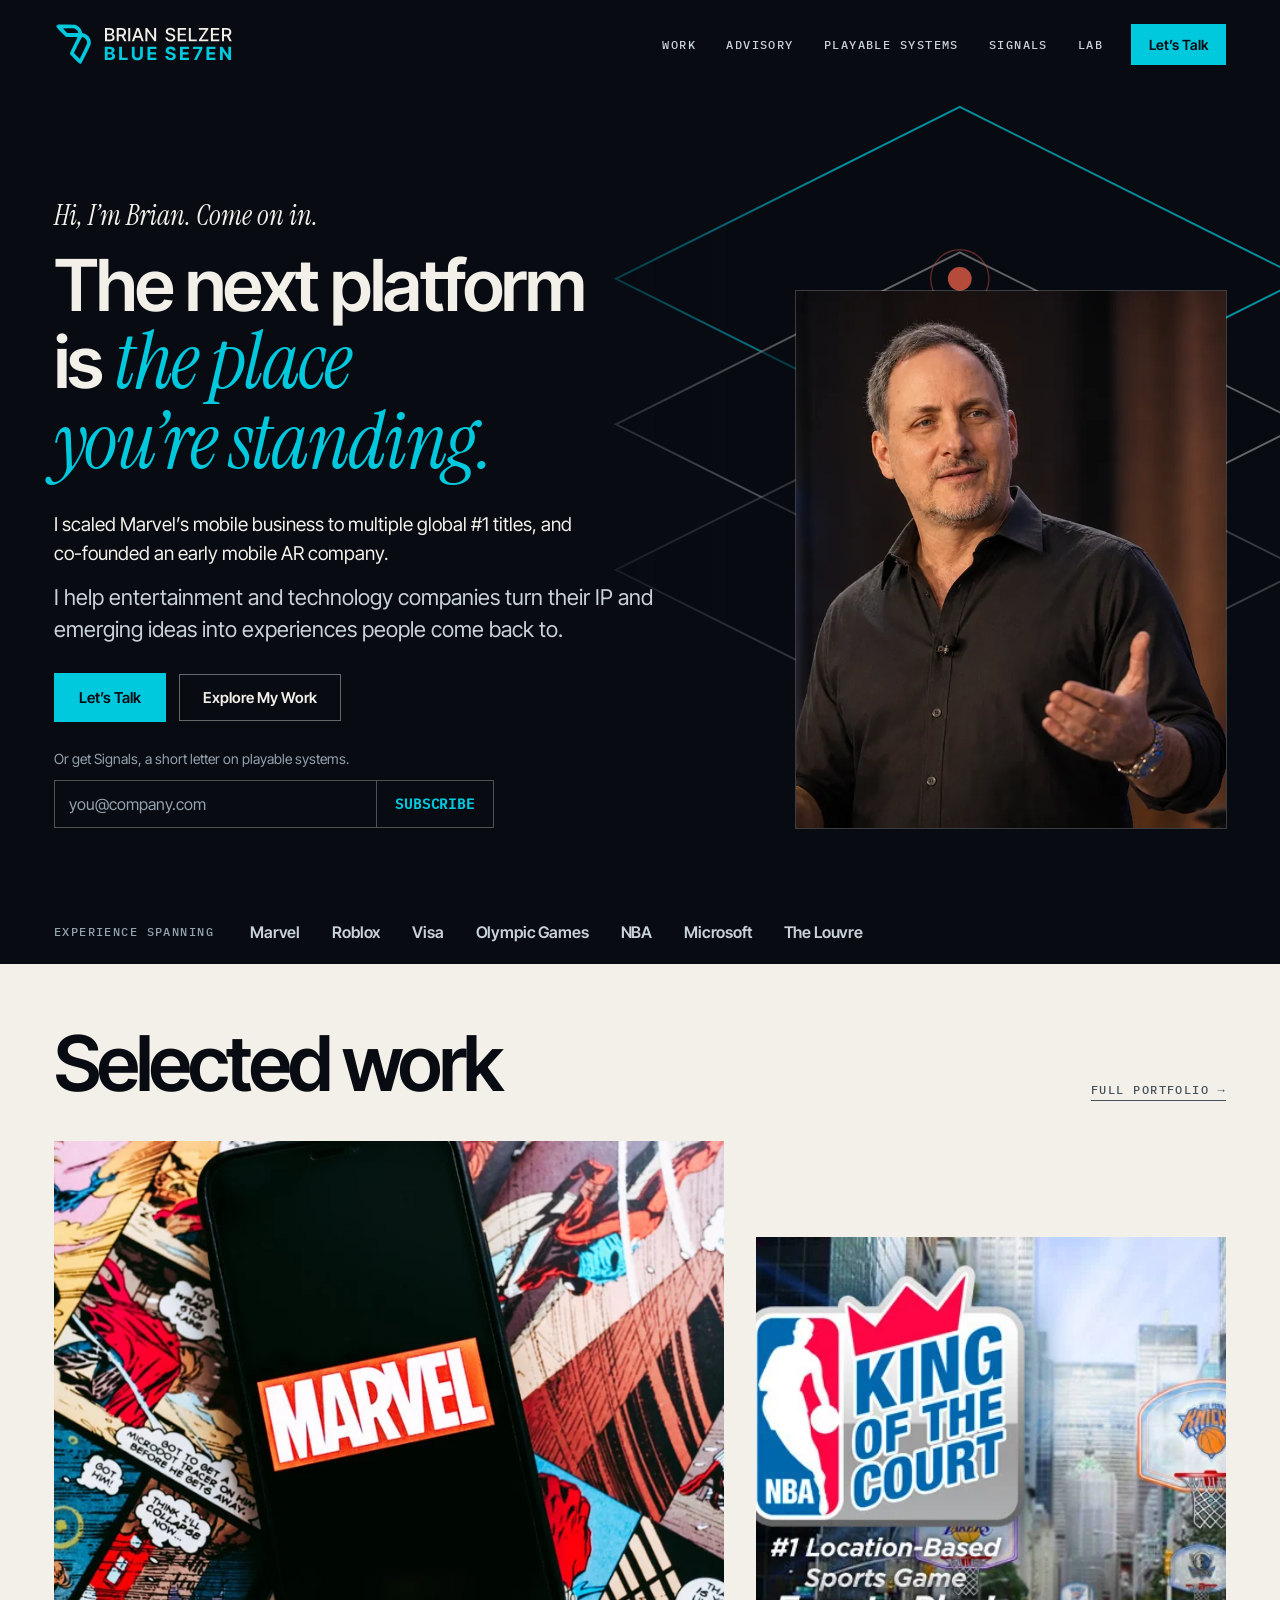
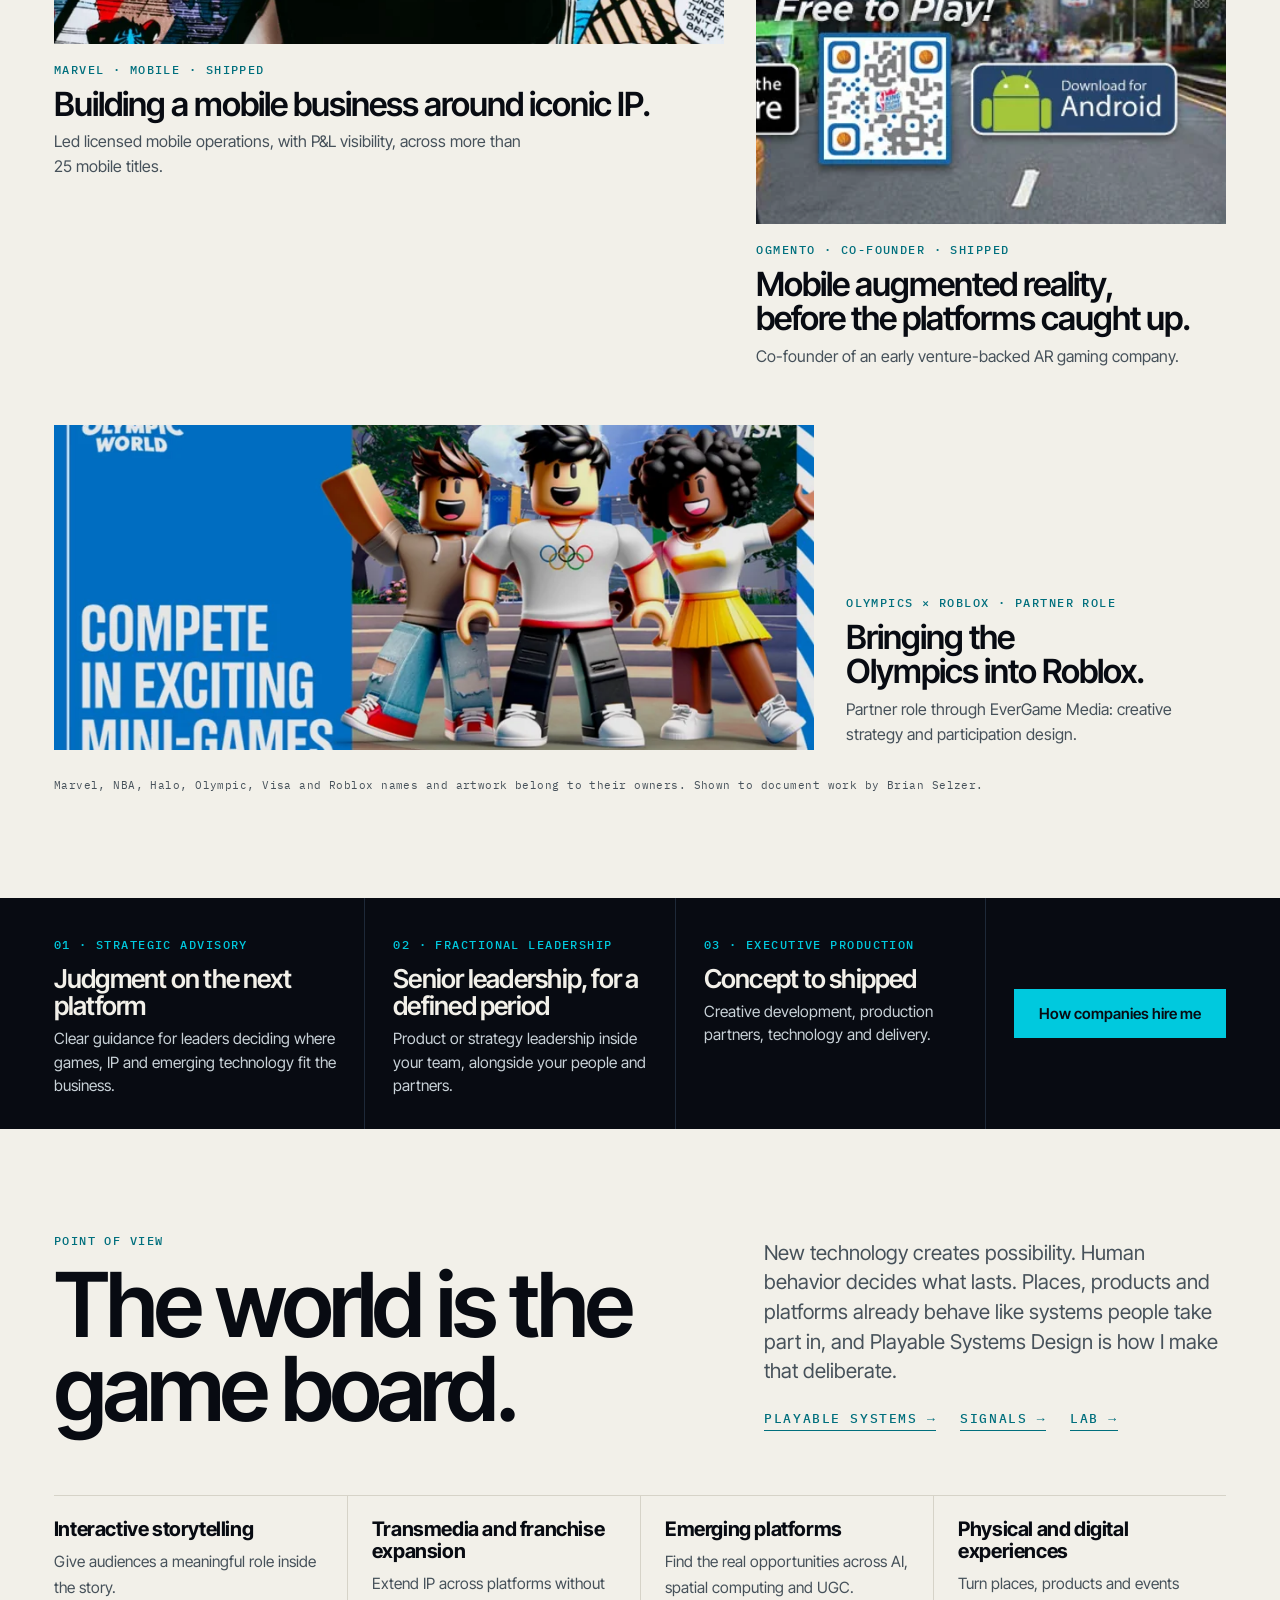
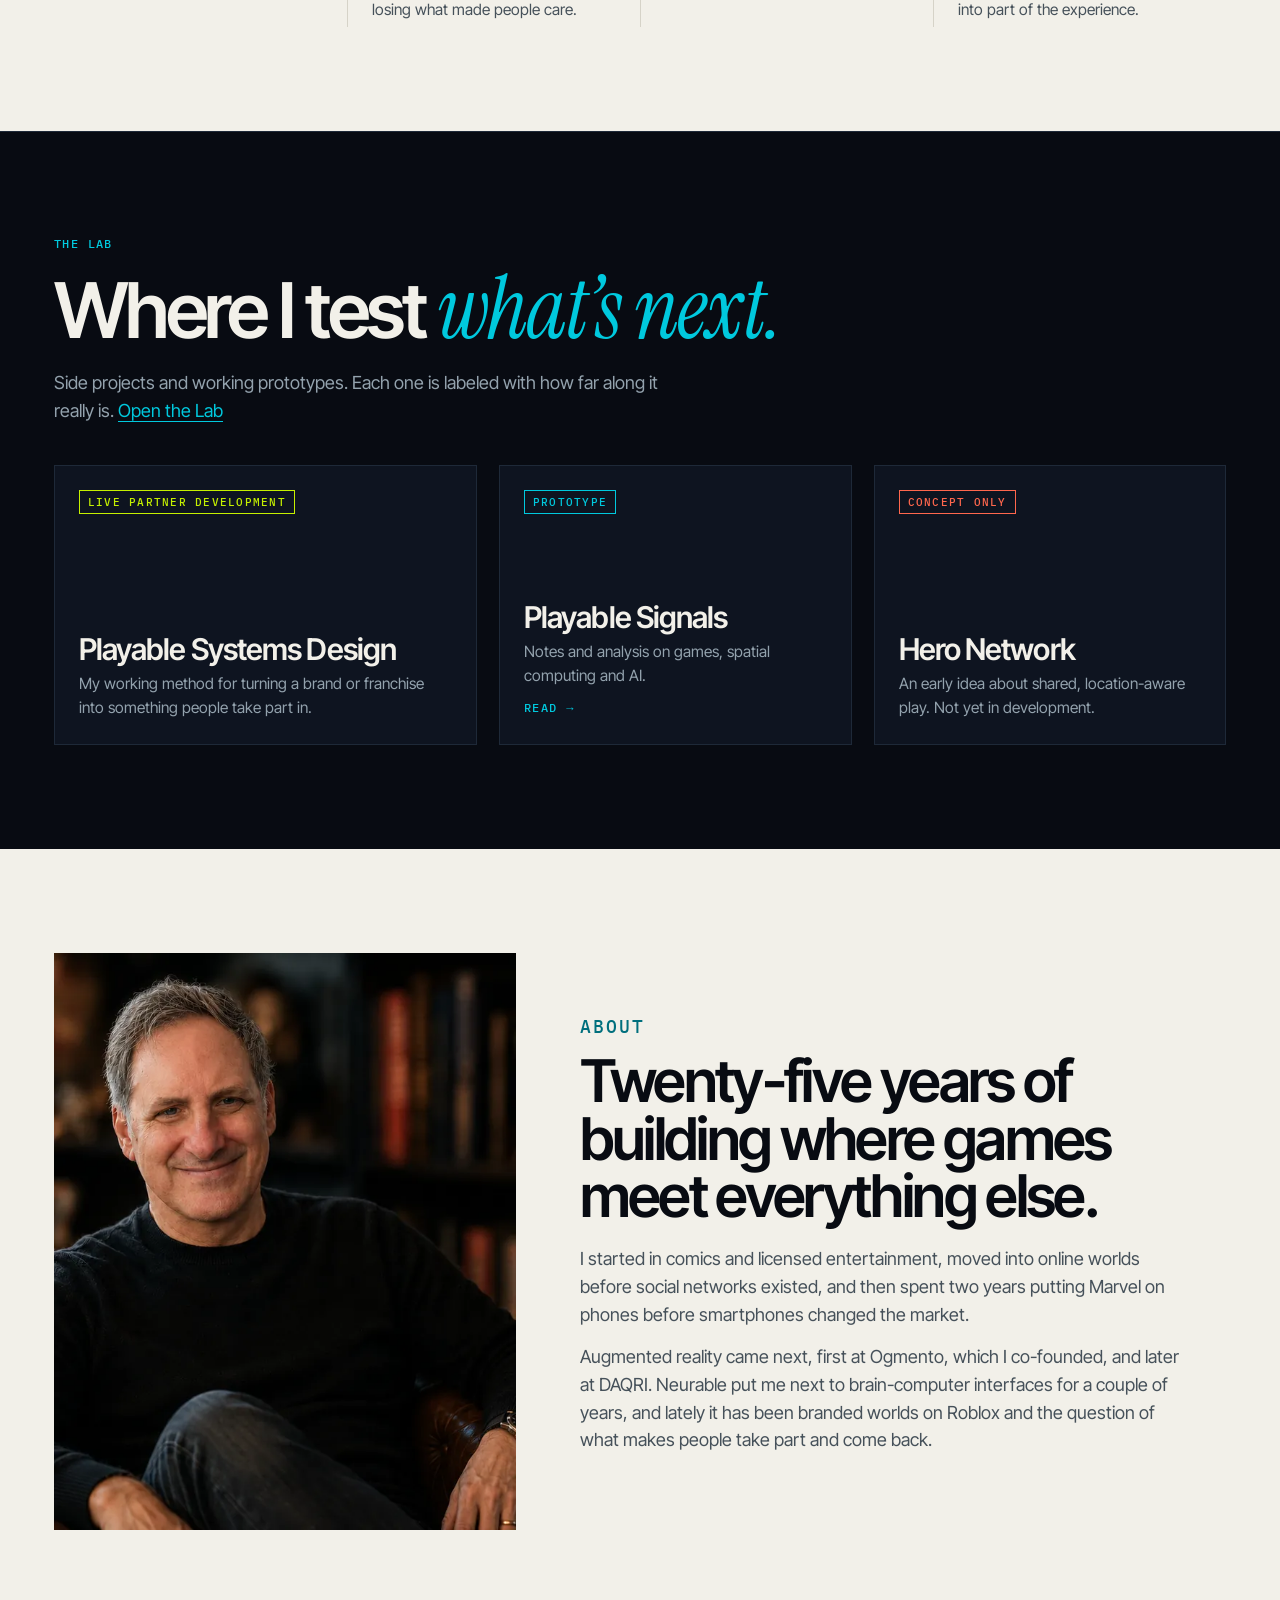
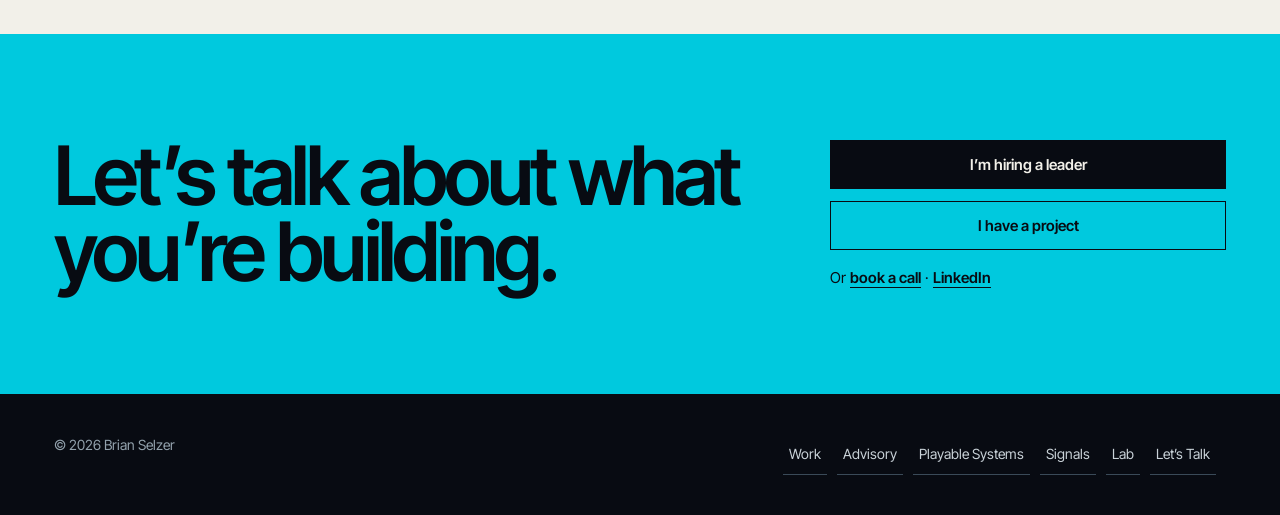
==== commit e568f805: "Home hero: drop eyebrow, add welcome line and new hook headline, advisory-first CTAs (Let's Talk pri" ====
--- a/index.html
+++ b/index.html
@@ -30,11 +30,11 @@
 <main id="main">
 <section class="c-hero--portrait" data-parallax><div class="c-planes" aria-hidden="true"><svg viewBox="0 0 600 560" aria-hidden="true" focusable="false"><g class="c-plane" data-d="6"><path d="M300 40 560 170 300 300 40 170Z" fill="rgba(8,11,18,.55)" stroke="#00C9DE" stroke-opacity="1" stroke-width="1.5"/></g><g class="c-plane" data-d="14"><path d="M300 150 560 280 300 410 40 280Z" fill="rgba(8,11,18,.55)" stroke="#F2F0E9" stroke-opacity="0.55" stroke-width="1.5"/></g><g class="c-plane" data-d="24"><path d="M300 260 560 390 300 520 40 390Z" fill="rgba(8,11,18,.55)" stroke="#F2F0E9" stroke-opacity="0.3" stroke-width="1.5"/></g><g class="c-plane" data-d="10"><circle cx="300" cy="170" r="9" fill="#FF674D"/><circle cx="300" cy="170" r="22" fill="none" stroke="#FF674D" stroke-opacity=".5"/><path d="M300 170V280M300 280 420 340" stroke="#FF674D" stroke-opacity=".6" stroke-dasharray="4 5" fill="none"/></g></svg></div>
  <div class="wrap c-hero__grid"><div>
-  <p class="label c-hero__eyebrow"><i aria-hidden="true">&#9679;</i><span>Executive producer &middot; Strategic advisor</span><span>Los Angeles</span></p>
-  <h1>Making the world <span class="acc">playable.</span></h1>
+  <p class="c-hero__hi">Hi, I&rsquo;m Brian. Come on in.</p>
+  <h1>The next platform is <span class="acc">the place you&rsquo;re standing.</span></h1>
   <p class="c-hero__role">I scaled Marvel&rsquo;s mobile business to multiple global #1 titles, and <span style="white-space:nowrap">co-founded</span> an early mobile AR company.</p>
-  <p class="c-hero__sub">I help entertainment and technology leaders turn emerging opportunities into experiences, products and businesses.</p>
-  <div class="c-hero__ctas"><a class="btn btn--sig" href="#work" data-event="hero_primary_click">Explore My Work</a></div>
+  <p class="c-hero__sub">I help entertainment and technology companies turn their IP and emerging ideas into experiences people come back to.</p>
+  <div class="c-hero__ctas"><a class="btn btn--sig" href="contact.html" data-event="hero_primary_click">Let&rsquo;s Talk</a><a class="btn btn--ghost" href="#work" data-event="hero_secondary_click">Explore My Work</a></div>
   <form class="c-hero__sub-form" action="https://brianselzer.substack.com/subscribe" method="get" target="_blank" data-event="hero_signals_submit"><label for="hero-email">Or get Signals, a short letter on playable systems.</label><div><input id="hero-email" type="email" name="email" placeholder="you@company.com" autocomplete="email" required/><button type="submit">Subscribe</button></div></form>
  </div>
  <figure class="c-hero__fig"><picture><source type="image/webp" srcset="img/brian-hero-640.webp 640w, img/brian-hero-816.webp 816w" sizes="(max-width:1023px) 78vw, 430px"/><img src="img/brian-hero-816.jpg" srcset="img/brian-hero-640.jpg 640w, img/brian-hero-816.jpg 816w" sizes="(max-width:1023px) 78vw, 430px" width="816" height="1020" alt="Brian Selzer speaking on stage" fetchpriority="high"/></picture></figure>
--- a/home.css
+++ b/home.css
@@ -398,3 +398,11 @@
 .c-hero__sub-form button{background:transparent;border:0;border-left:1px solid rgba(242,240,233,.3);color:var(--signal);font:600 14px var(--f-label);letter-spacing:.06em;text-transform:uppercase;padding:0 18px;cursor:pointer}
 .c-hero__sub-form button:hover{background:var(--signal);color:var(--ink)}
 @media(max-width:1023px){.c-hero__fig img{aspect-ratio:1/1;object-position:50% 14%}}
+
+/* hero hook v3 */
+.c-hero__hi{font-family:var(--f-accent);font-style:italic;font-size:clamp(22px,2.2vw,30px);color:var(--bone);margin:0 0 18px;line-height:1.2}
+.c-hero--portrait h1{font-size:clamp(40px,5.6vw,88px);line-height:.98;letter-spacing:-.035em}
+.c-hero--portrait h1 .acc{display:inline;line-height:1}
+@media(max-width:420px){.c-hero--portrait h1{font-size:clamp(36px,10.6vw,46px)}}
+.btn--ghost{background:transparent;color:var(--bone);box-shadow:inset 0 0 0 1px rgba(242,240,233,.4)}
+.btn--ghost:hover{box-shadow:inset 0 0 0 1px var(--signal);color:var(--signal)}
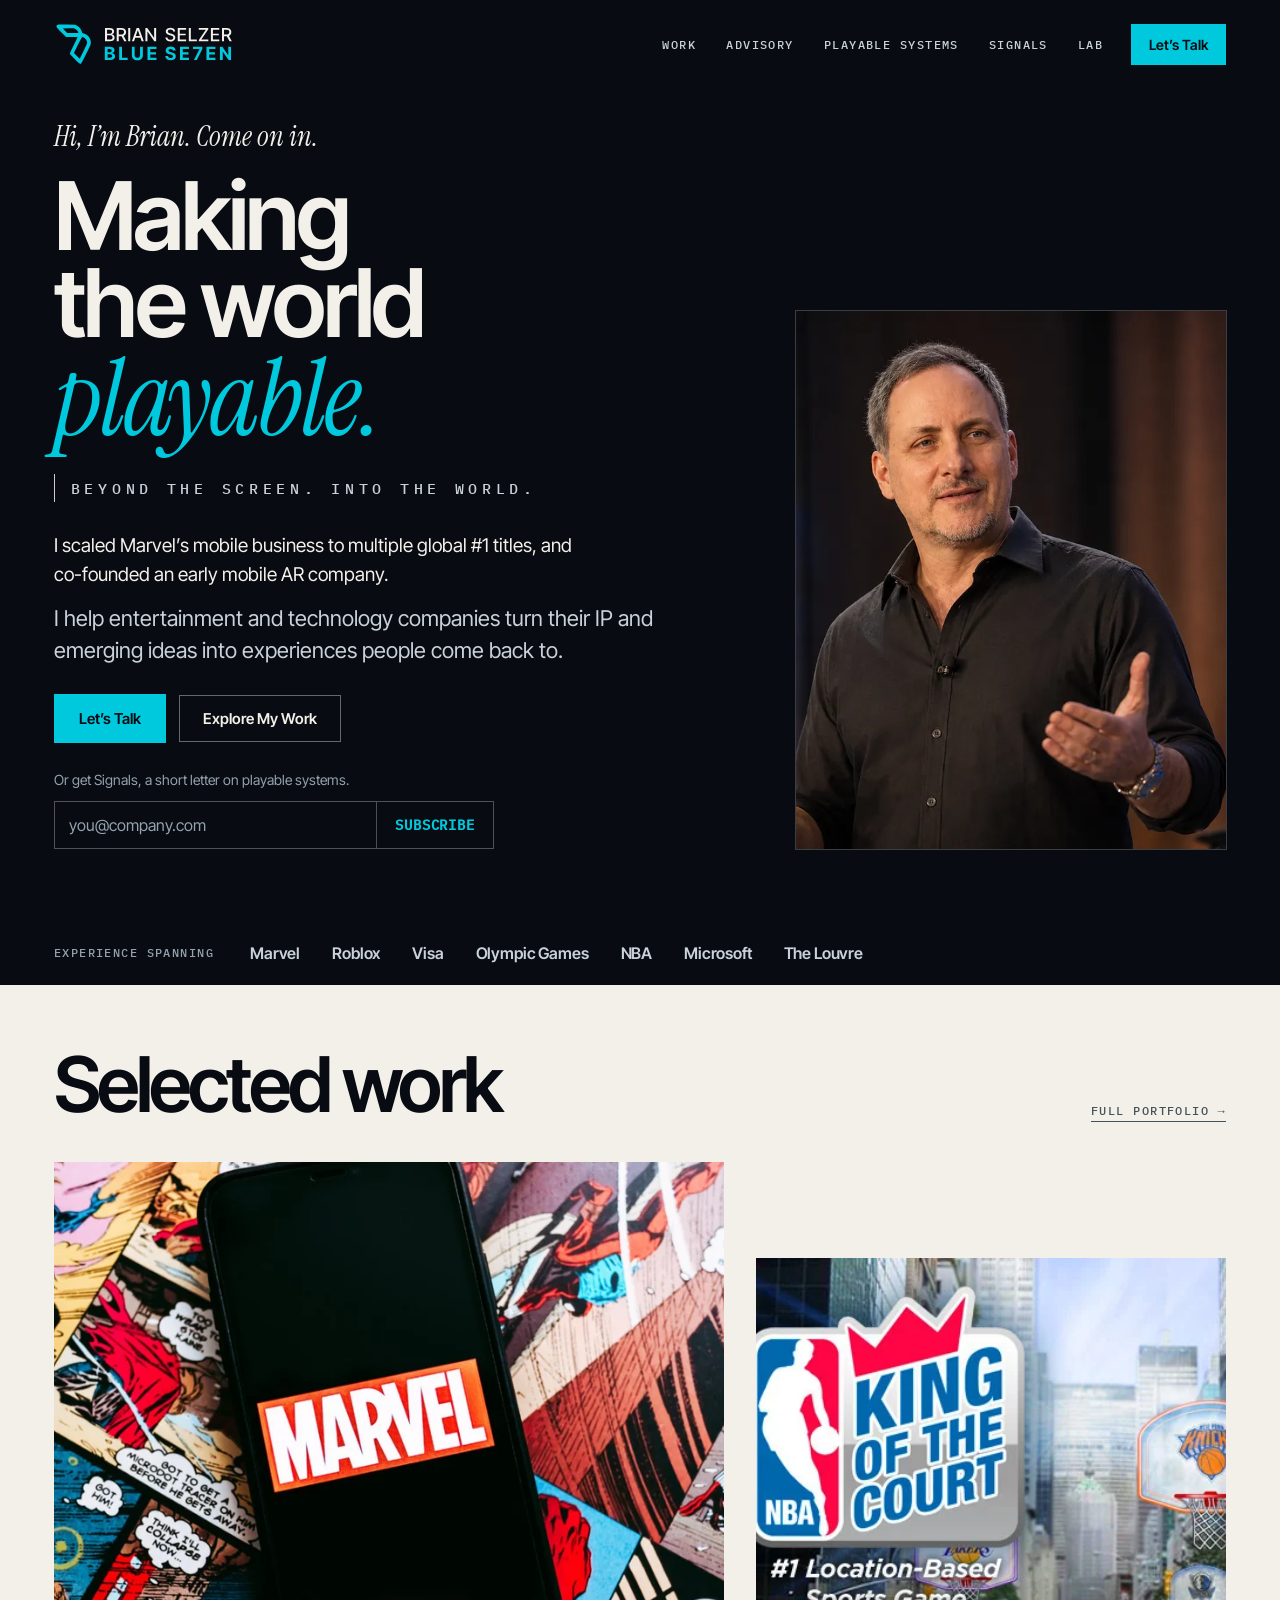
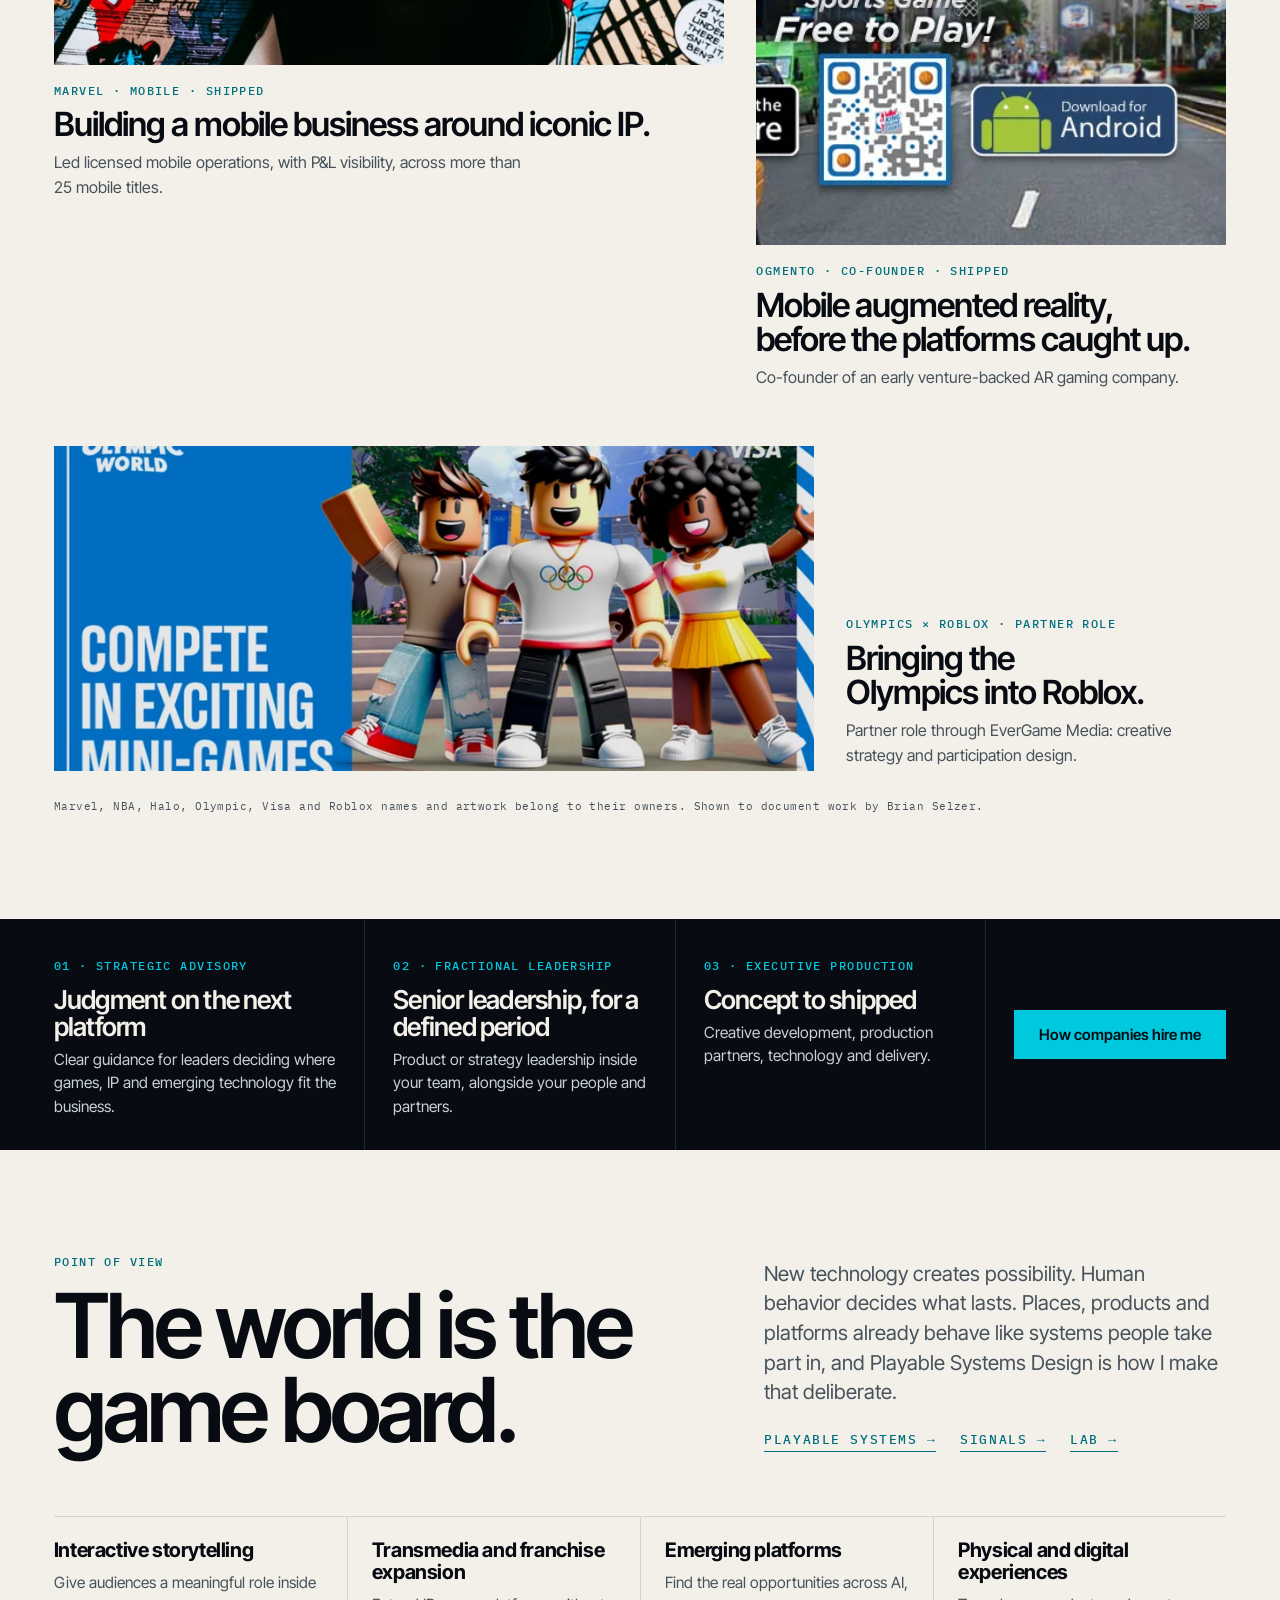
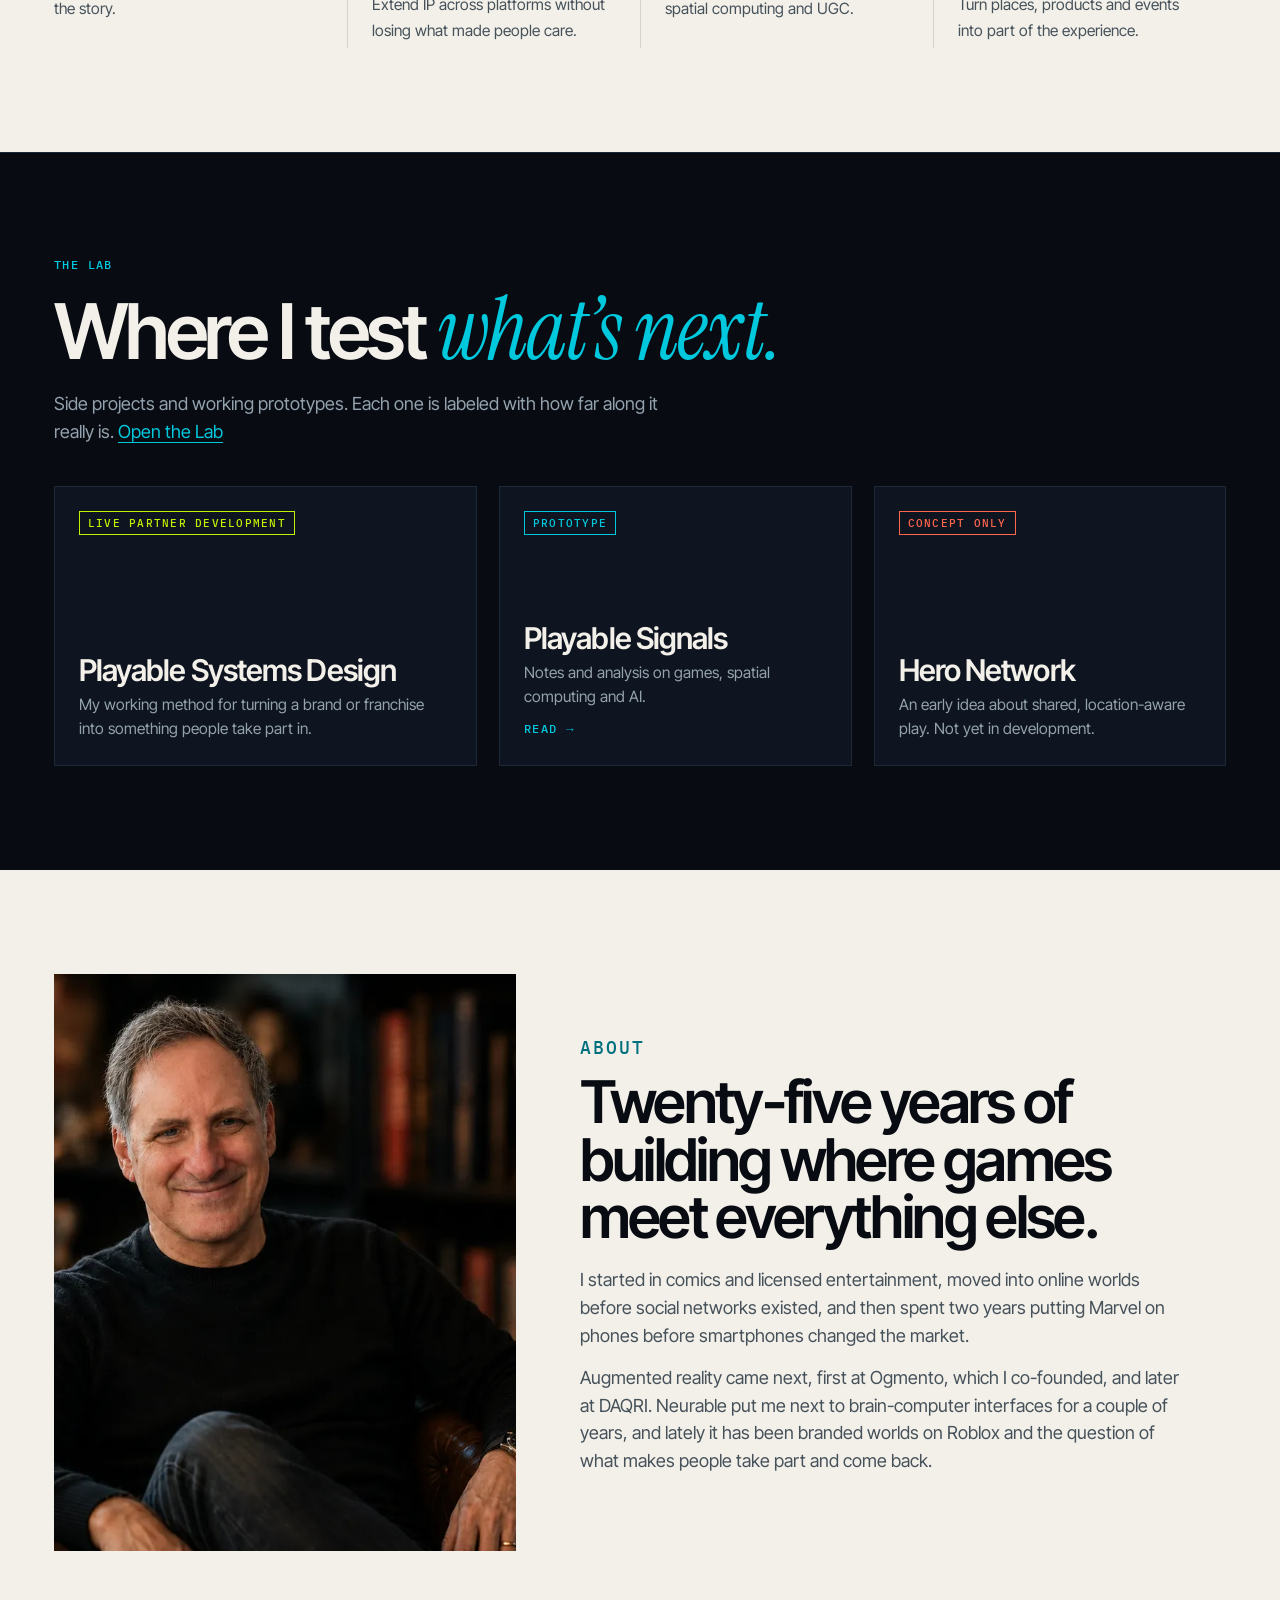
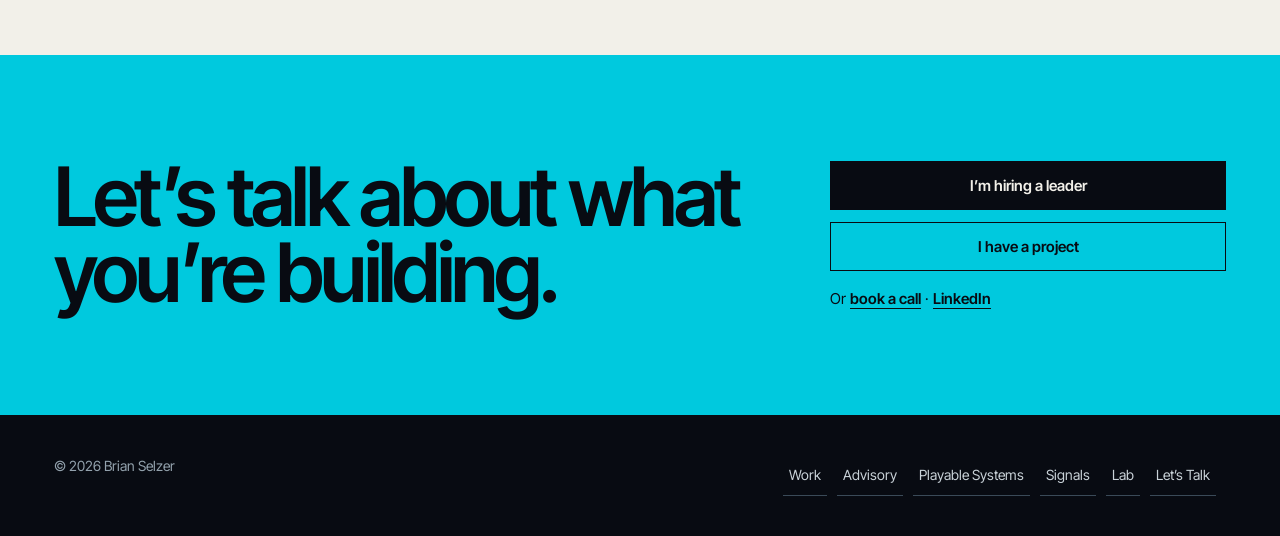
==== commit 4d99513c: "Home hero: restore Making the world playable with Beyond the screen. Into the world. (banner directi" ====
--- a/index.html
+++ b/index.html
@@ -28,10 +28,11 @@
  <button class="nav__toggle" aria-expanded="false" aria-controls="menu" aria-label="Menu">&#9776;</button>
 </div></header>
 <main id="main">
-<section class="c-hero--portrait" data-parallax><div class="c-planes" aria-hidden="true"><svg viewBox="0 0 600 560" aria-hidden="true" focusable="false"><g class="c-plane" data-d="6"><path d="M300 40 560 170 300 300 40 170Z" fill="rgba(8,11,18,.55)" stroke="#00C9DE" stroke-opacity="1" stroke-width="1.5"/></g><g class="c-plane" data-d="14"><path d="M300 150 560 280 300 410 40 280Z" fill="rgba(8,11,18,.55)" stroke="#F2F0E9" stroke-opacity="0.55" stroke-width="1.5"/></g><g class="c-plane" data-d="24"><path d="M300 260 560 390 300 520 40 390Z" fill="rgba(8,11,18,.55)" stroke="#F2F0E9" stroke-opacity="0.3" stroke-width="1.5"/></g><g class="c-plane" data-d="10"><circle cx="300" cy="170" r="9" fill="#FF674D"/><circle cx="300" cy="170" r="22" fill="none" stroke="#FF674D" stroke-opacity=".5"/><path d="M300 170V280M300 280 420 340" stroke="#FF674D" stroke-opacity=".6" stroke-dasharray="4 5" fill="none"/></g></svg></div>
+<section class="c-hero--portrait" data-parallax><div class="c-planes" aria-hidden="true"><img src="img/hourglass.svg" alt="" width="900" height="860"/></div>
  <div class="wrap c-hero__grid"><div>
   <p class="c-hero__hi">Hi, I&rsquo;m Brian. Come on in.</p>
-  <h1>The next platform is <span class="acc">the place you&rsquo;re standing.</span></h1>
+  <h1>Making the world <span class="acc">playable.</span></h1>
+  <p class="c-hero__tag">Beyond the screen. Into the world.</p>
   <p class="c-hero__role">I scaled Marvel&rsquo;s mobile business to multiple global #1 titles, and <span style="white-space:nowrap">co-founded</span> an early mobile AR company.</p>
   <p class="c-hero__sub">I help entertainment and technology companies turn their IP and emerging ideas into experiences people come back to.</p>
   <div class="c-hero__ctas"><a class="btn btn--sig" href="contact.html" data-event="hero_primary_click">Let&rsquo;s Talk</a><a class="btn btn--ghost" href="#work" data-event="hero_secondary_click">Explore My Work</a></div>
--- a/home.css
+++ b/home.css
@@ -406,3 +406,14 @@
 @media(max-width:420px){.c-hero--portrait h1{font-size:clamp(36px,10.6vw,46px)}}
 .btn--ghost{background:transparent;color:var(--bone);box-shadow:inset 0 0 0 1px rgba(242,240,233,.4)}
 .btn--ghost:hover{box-shadow:inset 0 0 0 1px var(--signal);color:var(--signal)}
+
+/* hero v4: banner direction */
+.c-planes img{position:absolute;top:50%;right:-4%;width:min(62%,780px);height:auto;transform:translateY(-50%);opacity:.5}
+.c-hero--portrait h1{font-size:clamp(46px,7.4vw,112px);line-height:.92}
+.c-hero--portrait h1 .acc{display:block}
+.c-hero__tag{font:500 clamp(12px,1.15vw,15px) var(--f-label);letter-spacing:.32em;text-transform:uppercase;color:var(--txt-light);margin:22px 0 0}
+@media(max-width:1023px){.c-planes img{top:46%;right:-30%;width:120%}}
+@media(max-width:420px){.c-hero--portrait h1{font-size:clamp(44px,13vw,58px)}.c-hero__tag{letter-spacing:.2em}}
+.c-planes img{width:min(46%,600px);right:2%;opacity:.38}
+@media(max-width:1023px){.c-planes img{top:48%;right:-14%;width:84%;opacity:.3}}
+.c-planes{display:none}
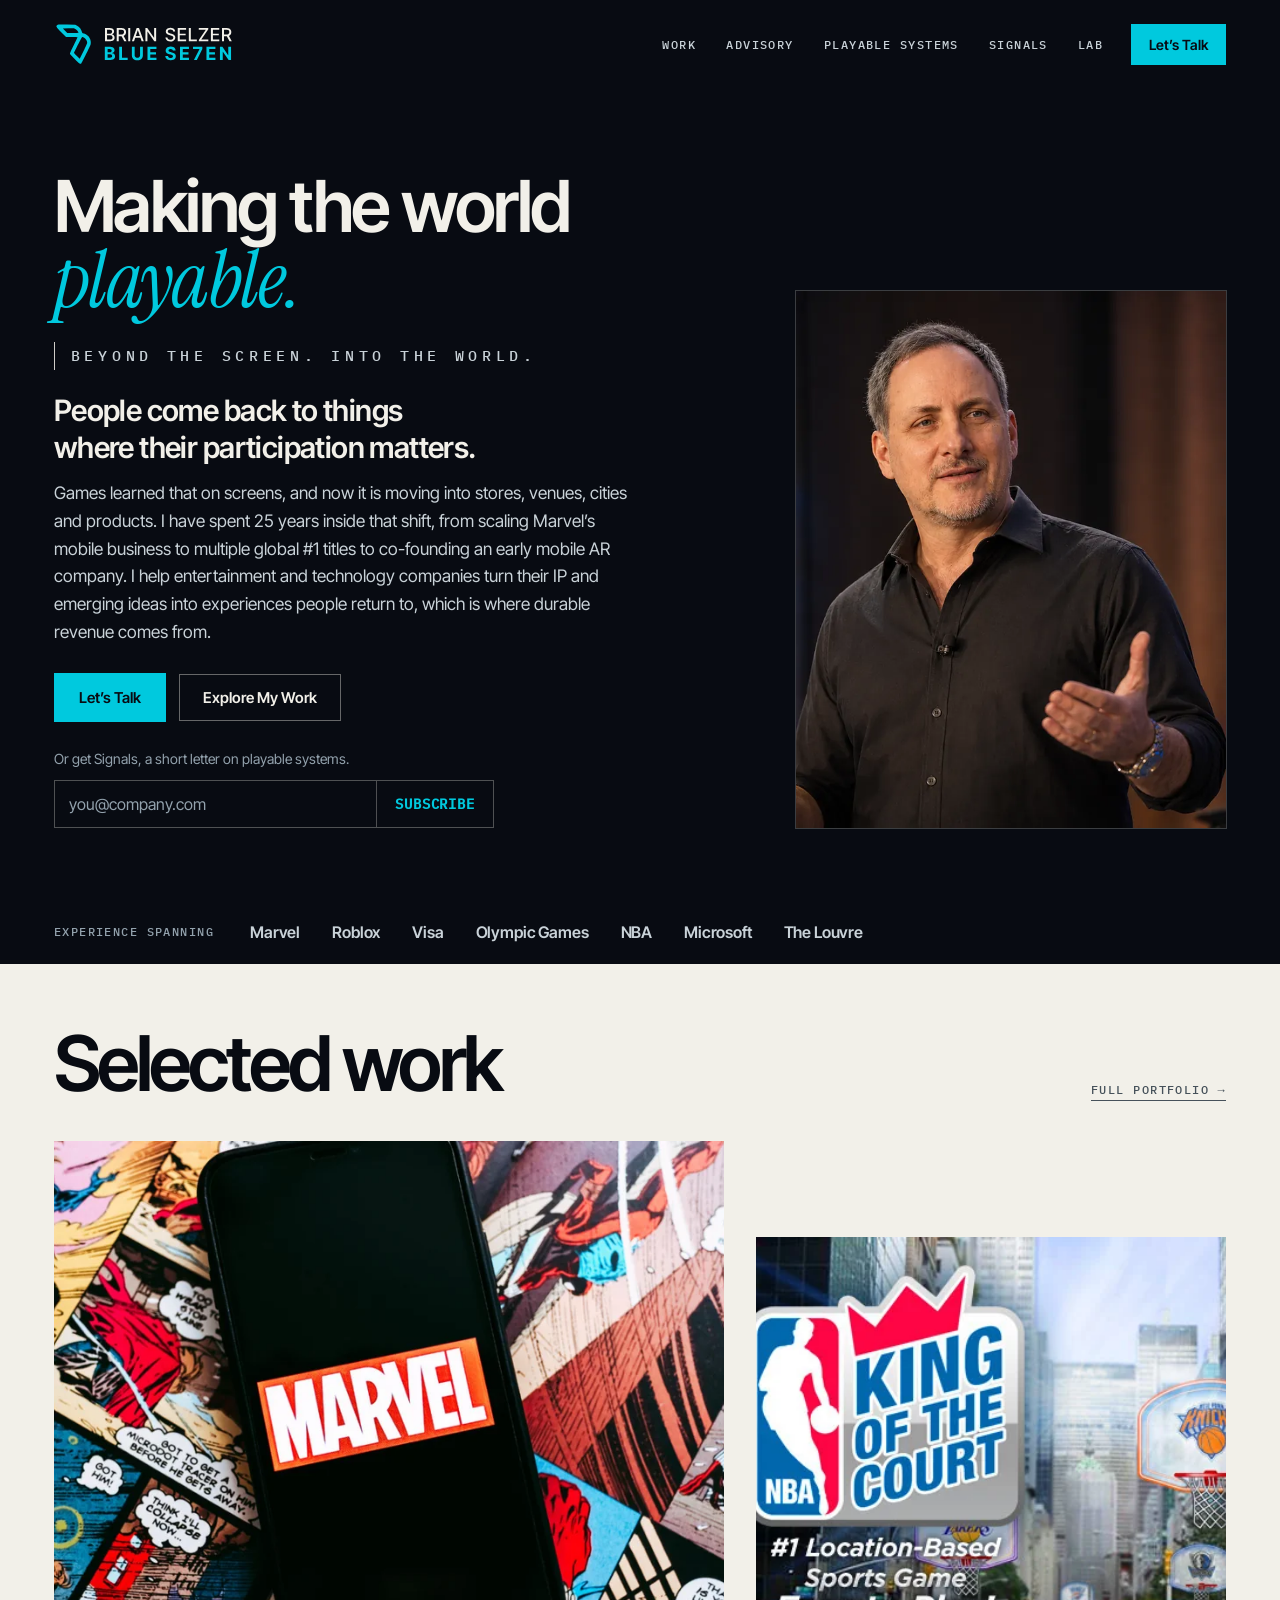
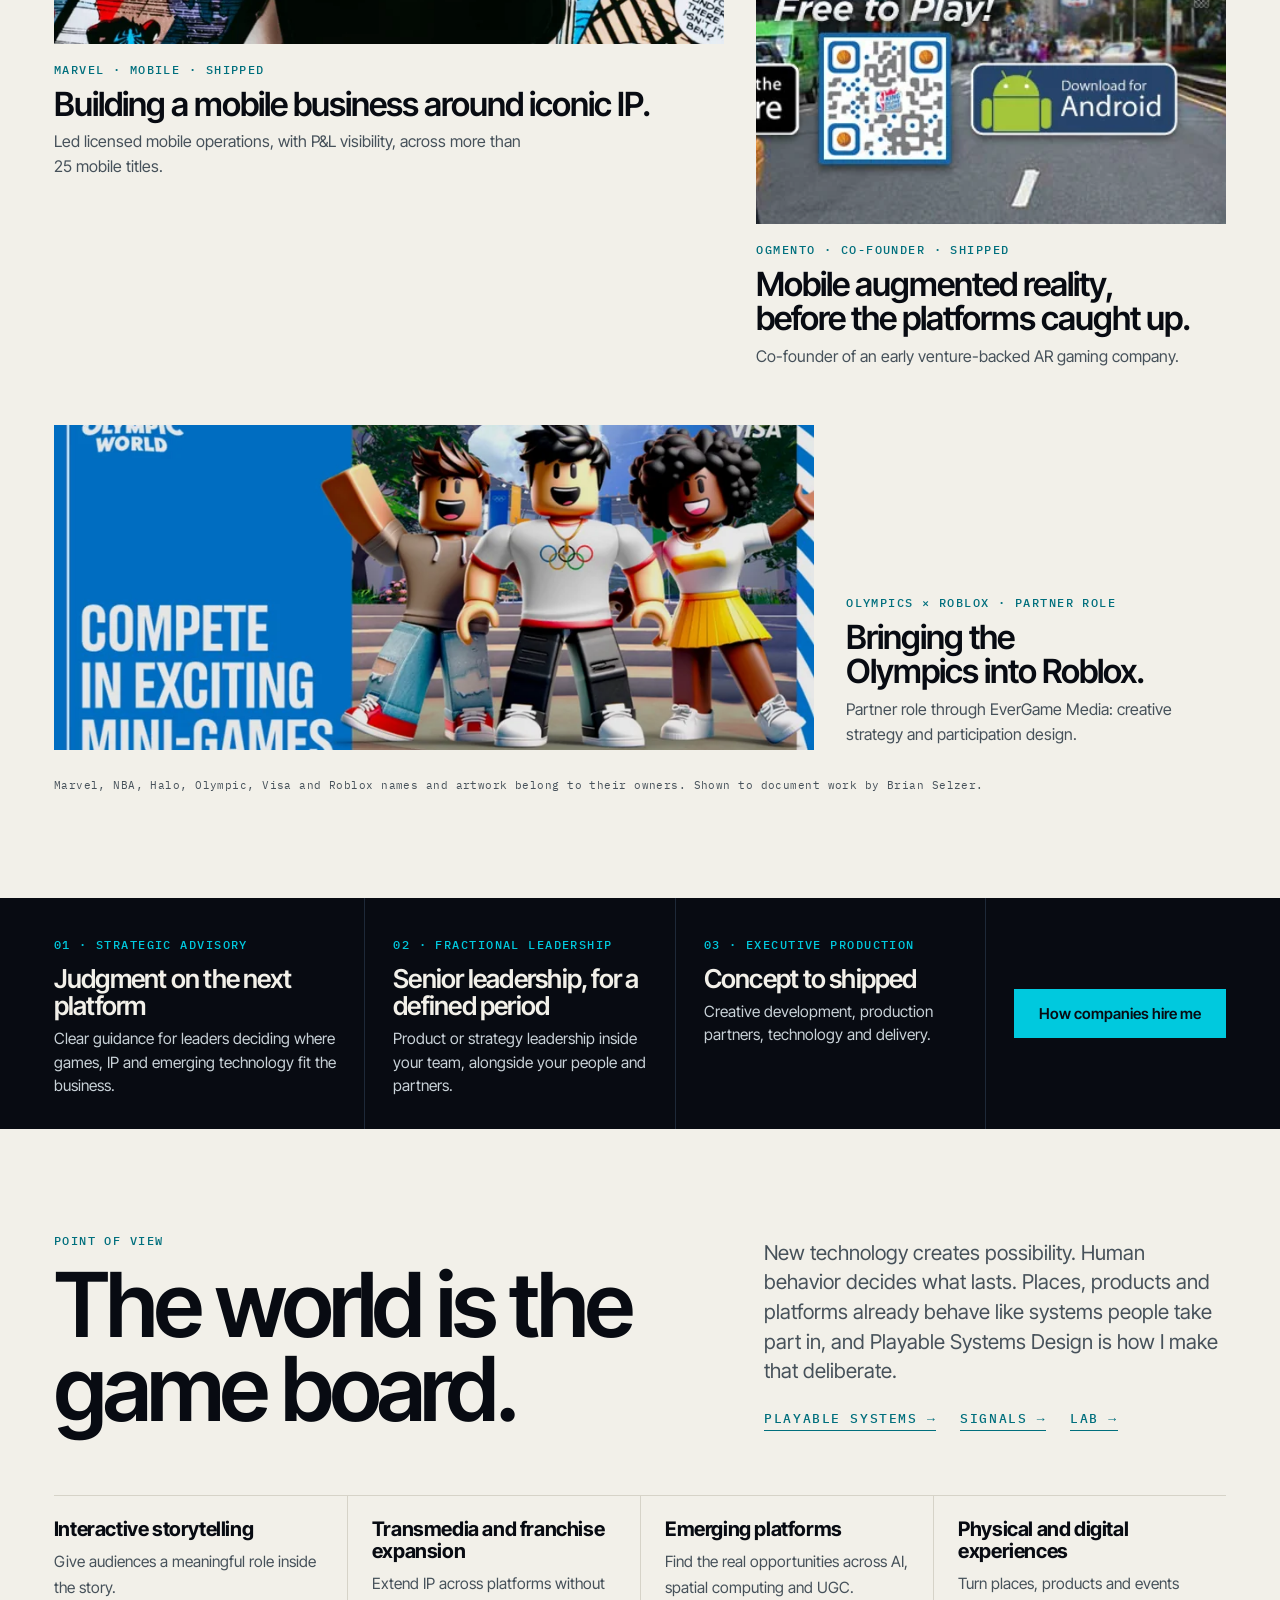
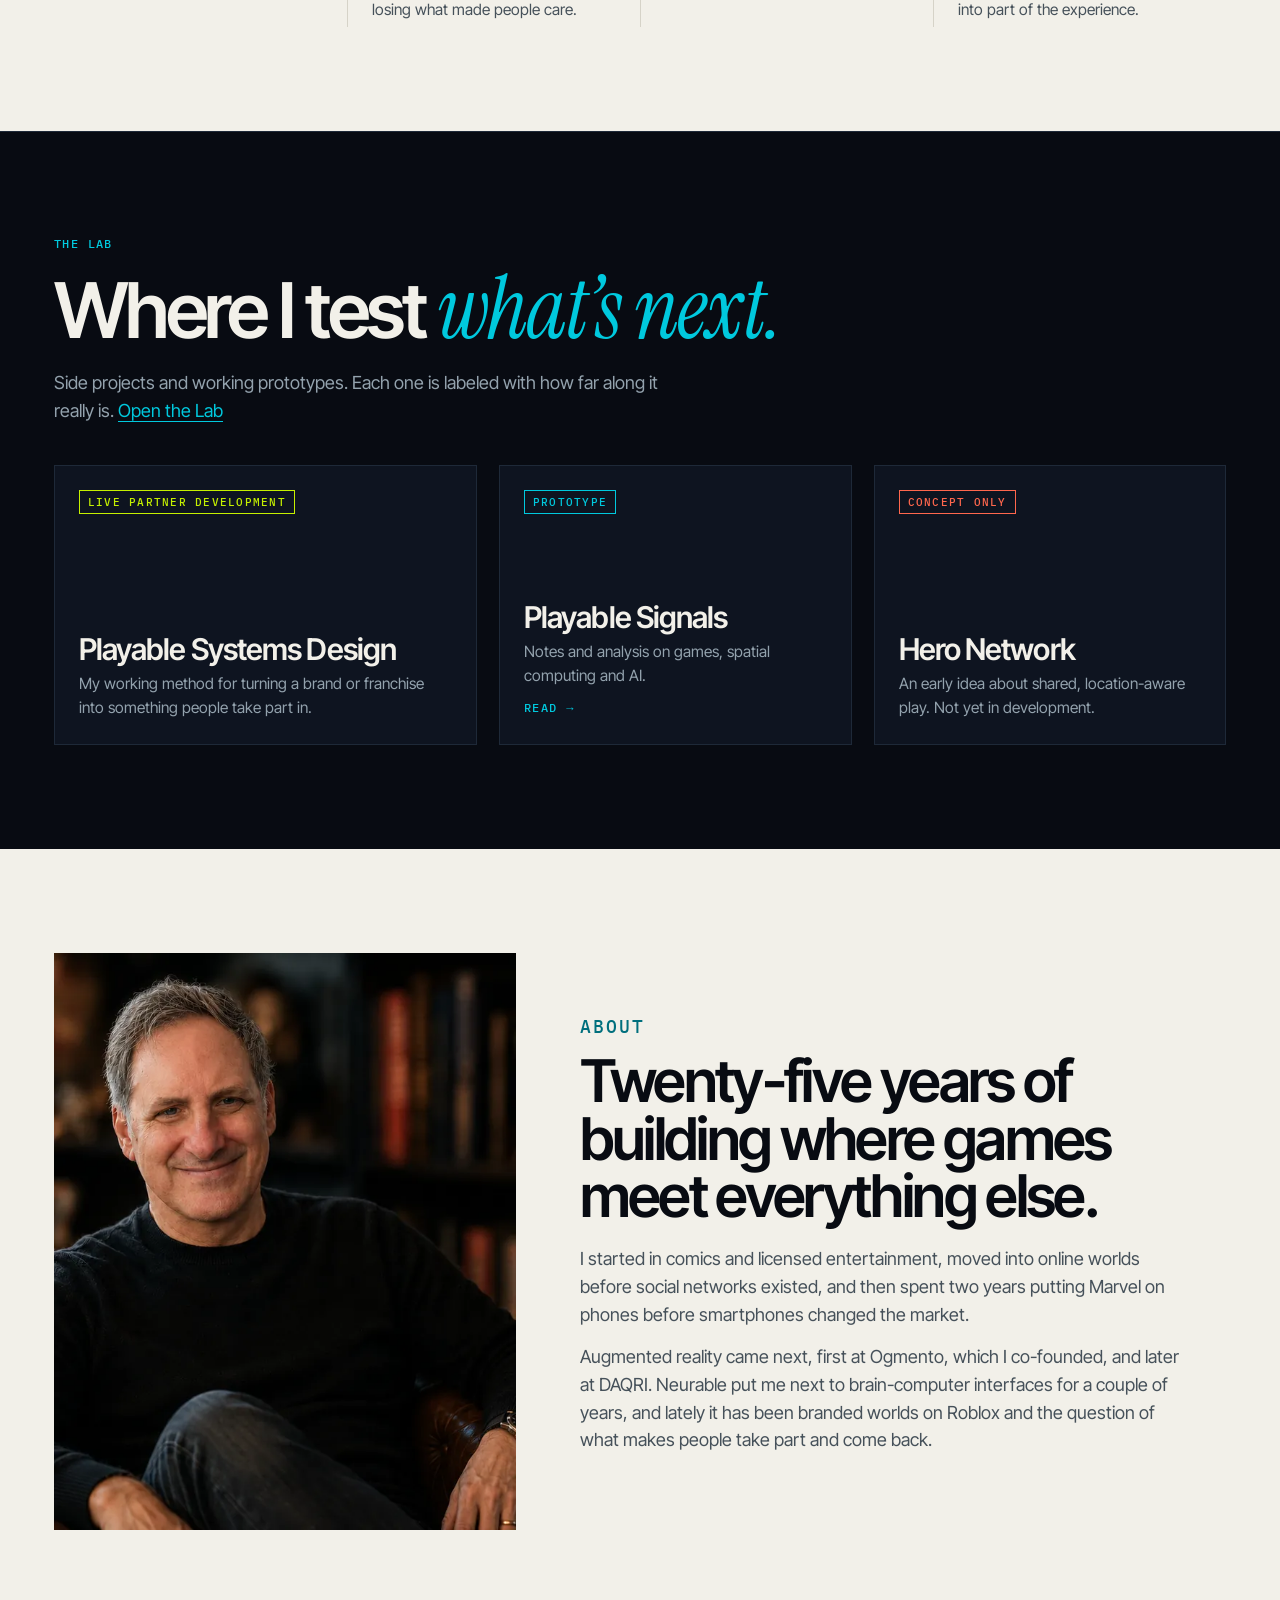
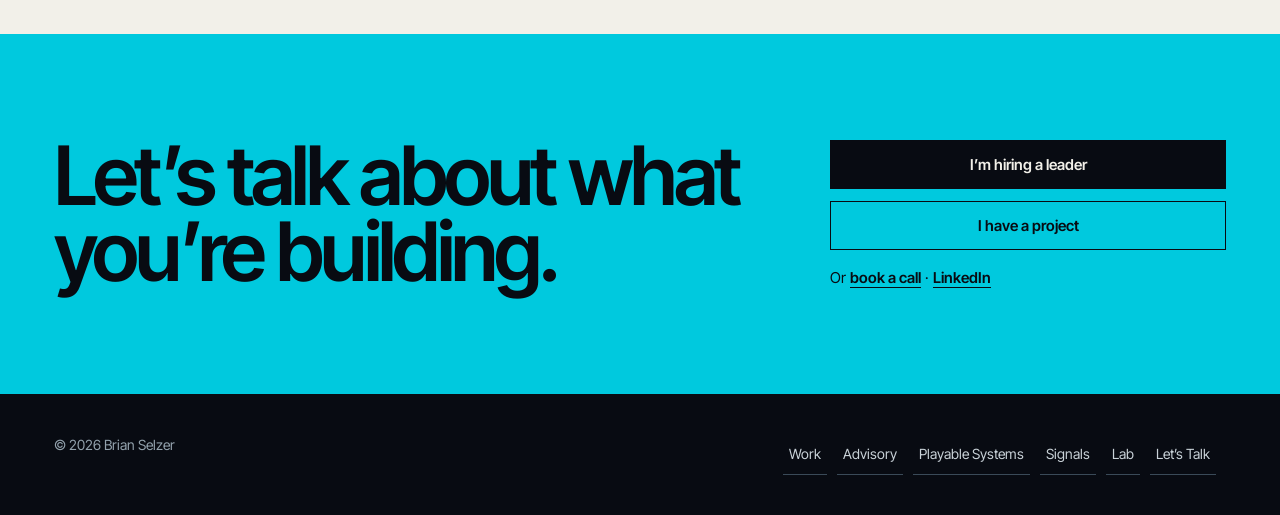
==== commit 3d009795: "Home hero: remove greeting, new opening hook and business paragraph, tighter desktop fit Co-Authored" ====
--- a/index.html
+++ b/index.html
@@ -30,11 +30,10 @@
 <main id="main">
 <section class="c-hero--portrait" data-parallax><div class="c-planes" aria-hidden="true"><img src="img/hourglass.svg" alt="" width="900" height="860"/></div>
  <div class="wrap c-hero__grid"><div>
-  <p class="c-hero__hi">Hi, I&rsquo;m Brian. Come on in.</p>
   <h1>Making the world <span class="acc">playable.</span></h1>
   <p class="c-hero__tag">Beyond the screen. Into the world.</p>
-  <p class="c-hero__role">I scaled Marvel&rsquo;s mobile business to multiple global #1 titles, and <span style="white-space:nowrap">co-founded</span> an early mobile AR company.</p>
-  <p class="c-hero__sub">I help entertainment and technology companies turn their IP and emerging ideas into experiences people come back to.</p>
+  <p class="c-hero__lead">People come back to things where their participation matters.</p>
+  <p class="c-hero__sub">Games learned that on screens, and now it is moving into stores, venues, cities and products. I have spent 25 years inside that shift, from scaling Marvel&rsquo;s mobile business to multiple global #1 titles to co-founding an early mobile AR company. I help entertainment and technology companies turn their IP and emerging ideas into experiences people return to, which is where durable revenue comes from.</p>
   <div class="c-hero__ctas"><a class="btn btn--sig" href="contact.html" data-event="hero_primary_click">Let&rsquo;s Talk</a><a class="btn btn--ghost" href="#work" data-event="hero_secondary_click">Explore My Work</a></div>
   <form class="c-hero__sub-form" action="https://brianselzer.substack.com/subscribe" method="get" target="_blank" data-event="hero_signals_submit"><label for="hero-email">Or get Signals, a short letter on playable systems.</label><div><input id="hero-email" type="email" name="email" placeholder="you@company.com" autocomplete="email" required/><button type="submit">Subscribe</button></div></form>
  </div>
--- a/home.css
+++ b/home.css
@@ -417,3 +417,8 @@
 .c-planes img{width:min(46%,600px);right:2%;opacity:.38}
 @media(max-width:1023px){.c-planes img{top:48%;right:-14%;width:84%;opacity:.3}}
 .c-planes{display:none}
+
+/* hero v5 opening paragraph */
+.c-hero__lead{font:600 clamp(22px,2.3vw,30px)/1.25 var(--f-display);letter-spacing:-.02em;color:var(--bone);max-width:21em;margin:28px 0 0;text-wrap:balance}
+.c-hero__sub{margin:14px 0 28px;max-width:34em;font-size:clamp(16px,1.35vw,18px);line-height:1.6}
+@media(min-width:1024px){.c-hero--portrait h1{font-size:clamp(56px,5.6vw,84px)}.c-hero--portrait{padding-top:104px}.c-hero__lead{margin-top:22px}}
